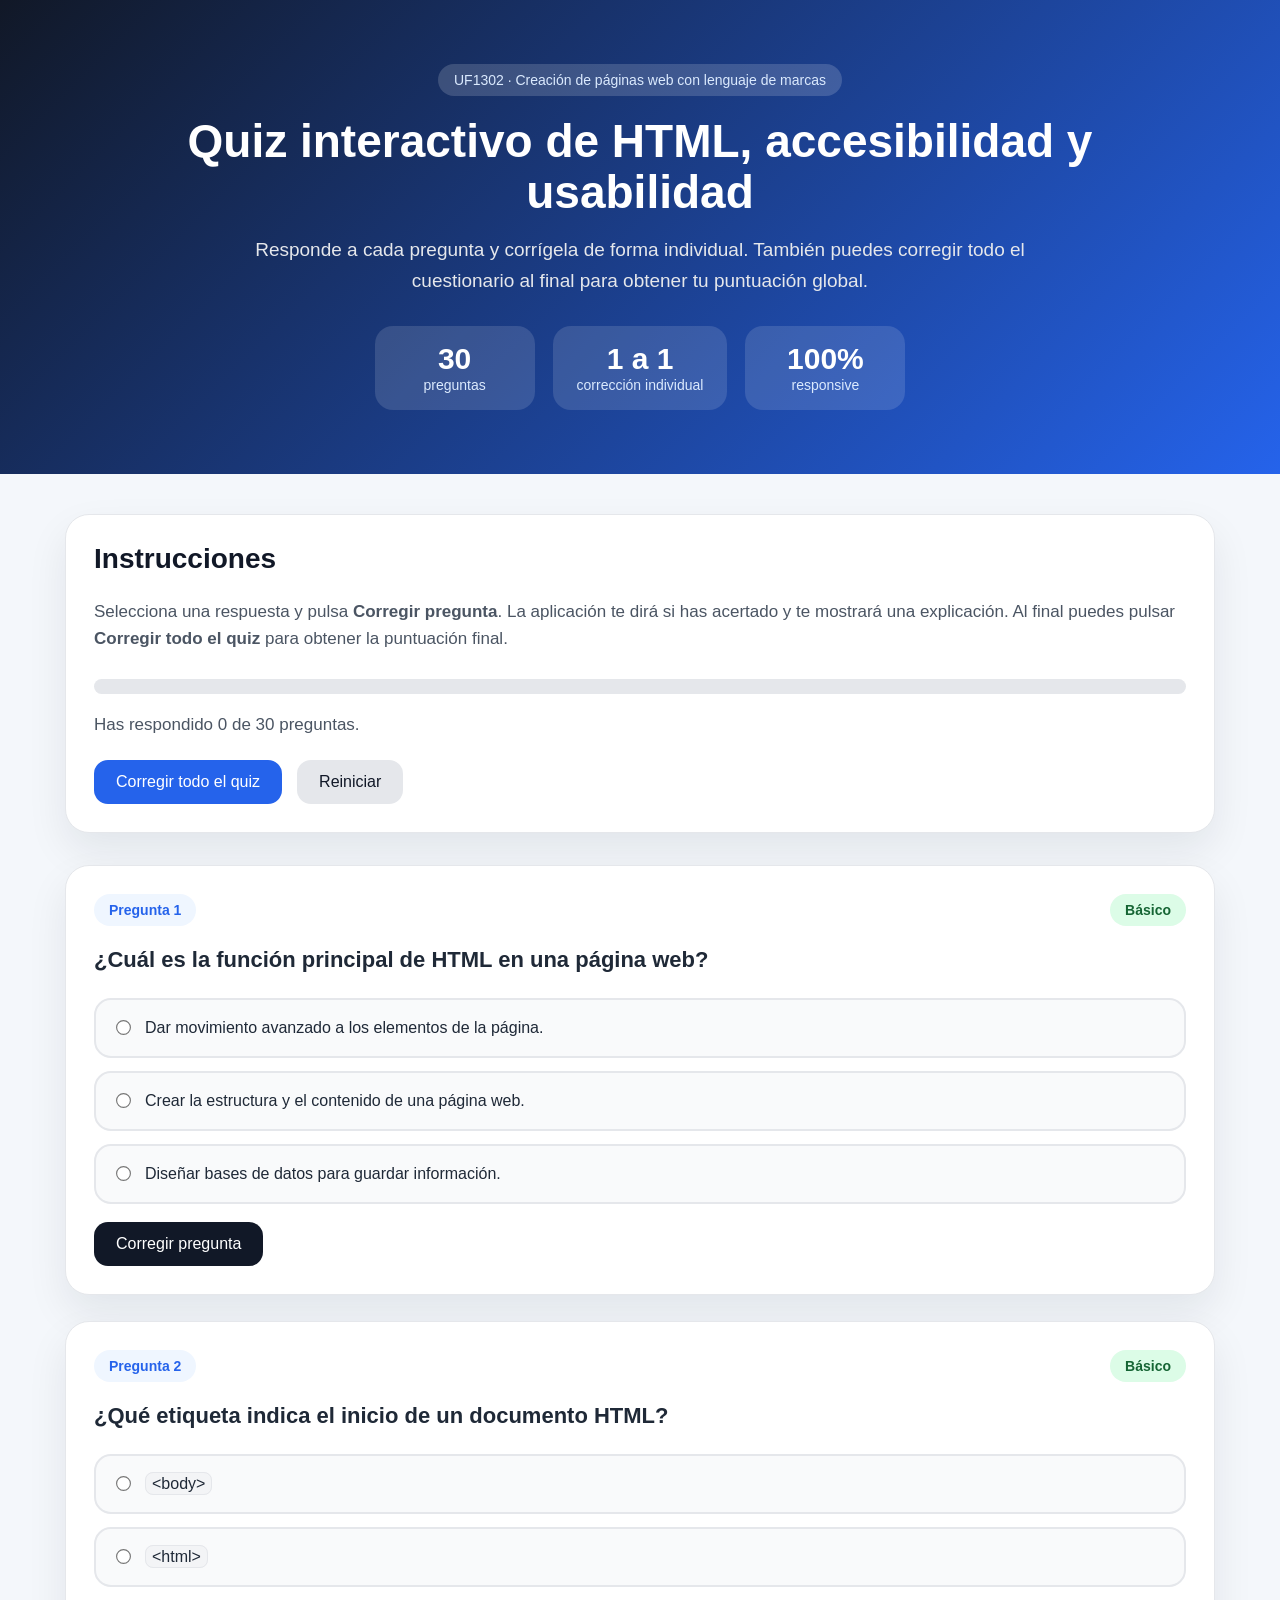
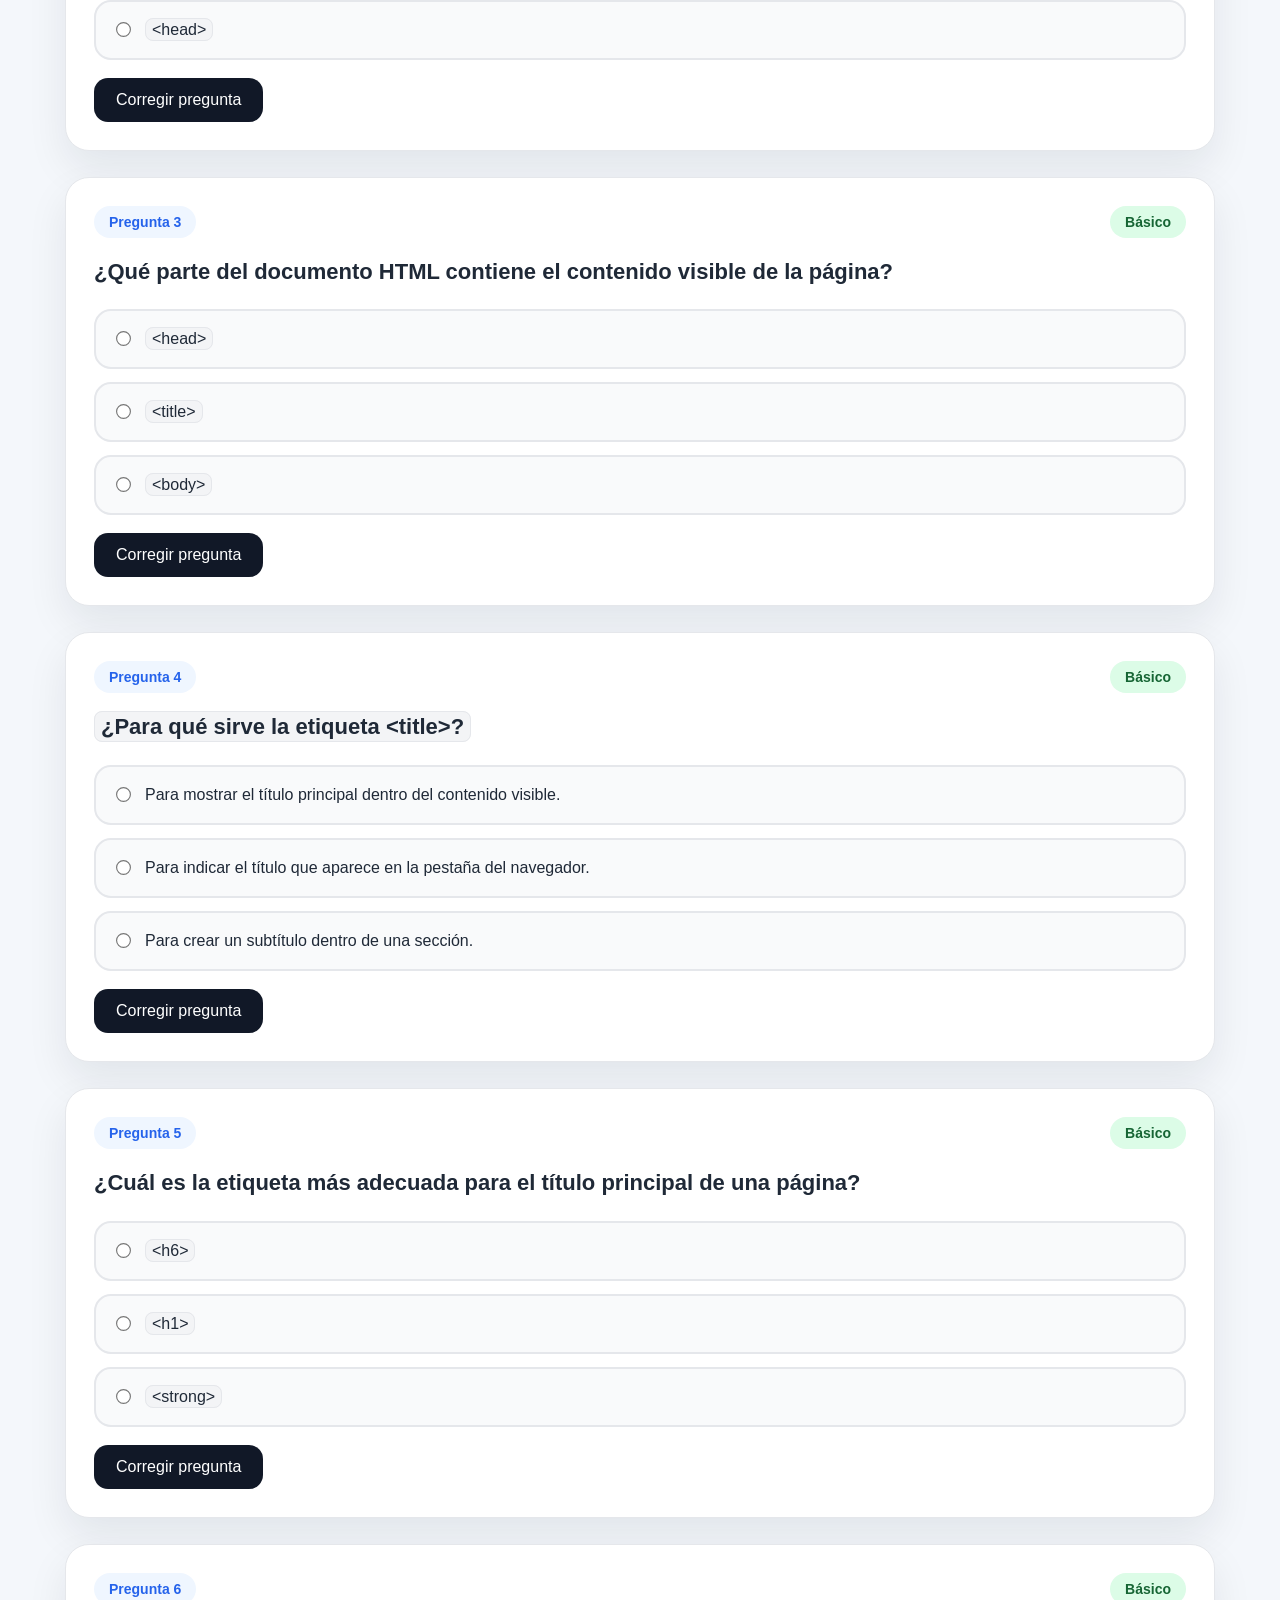
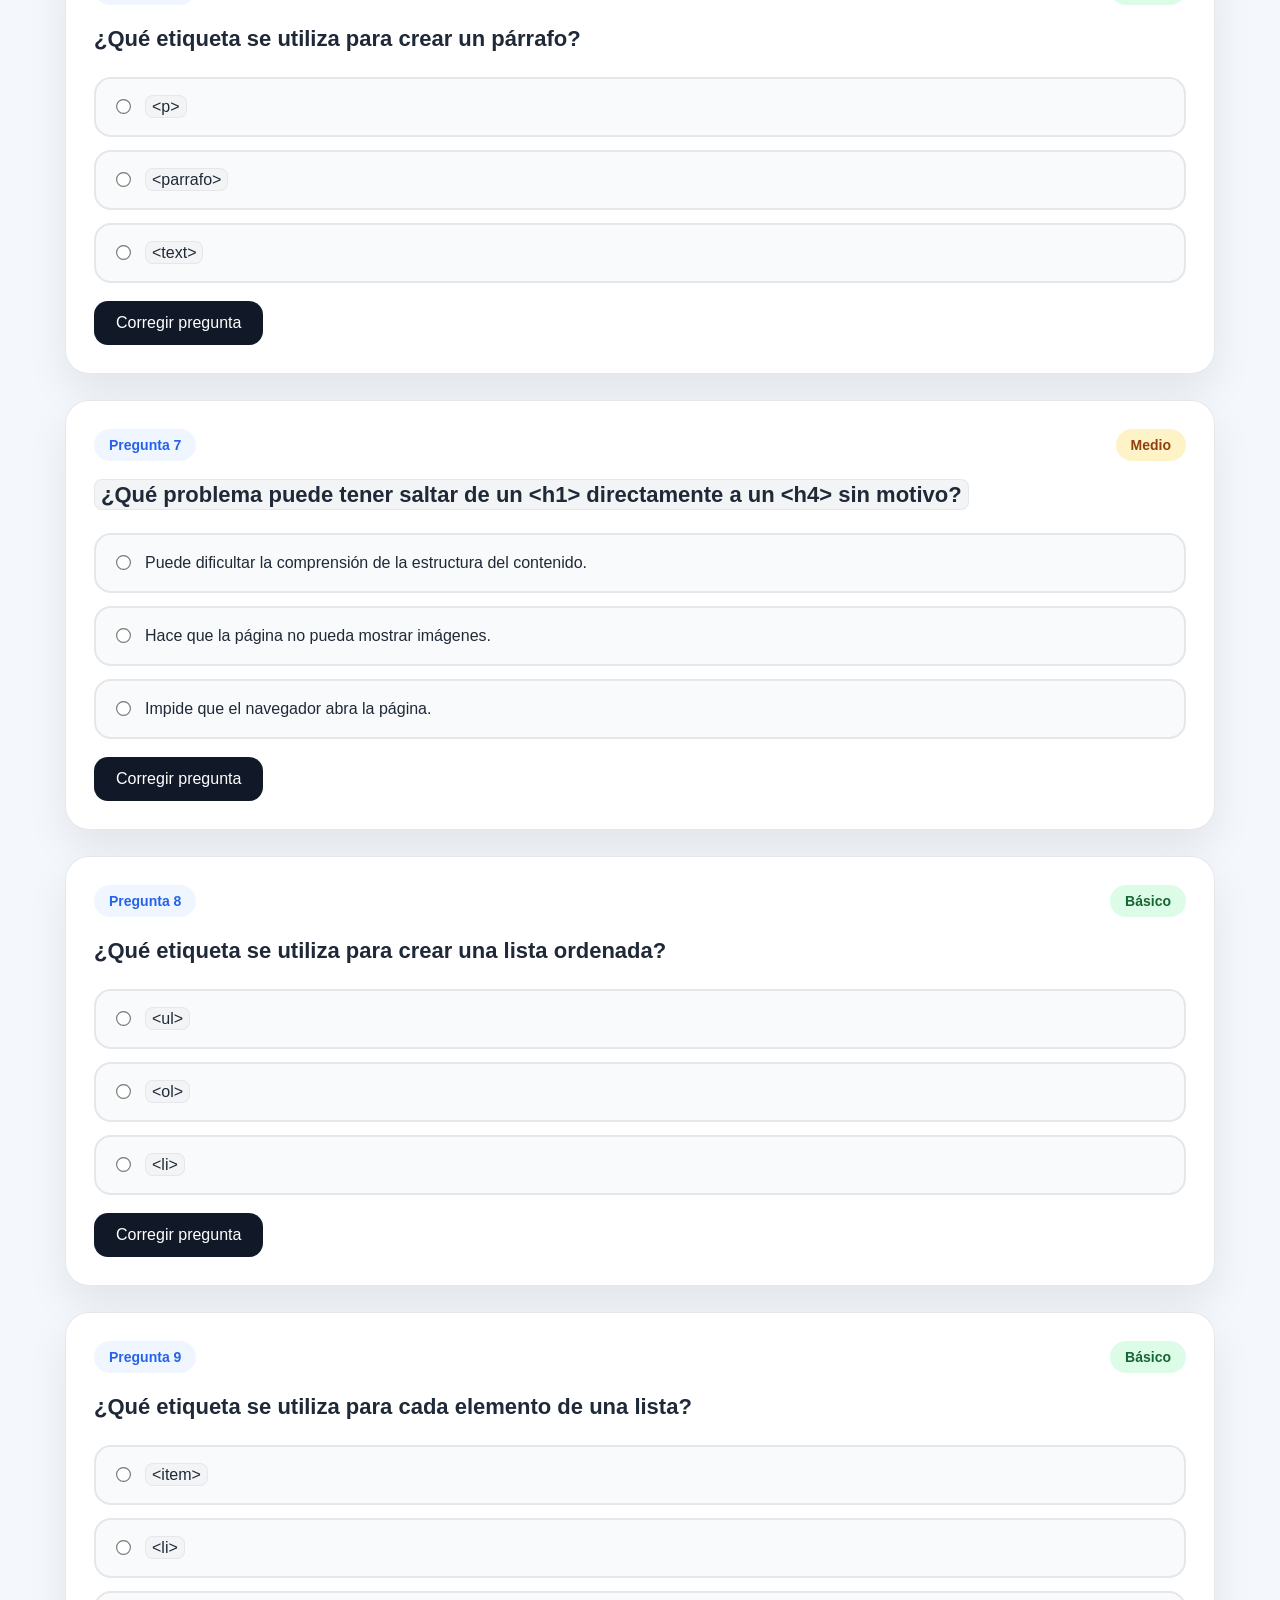
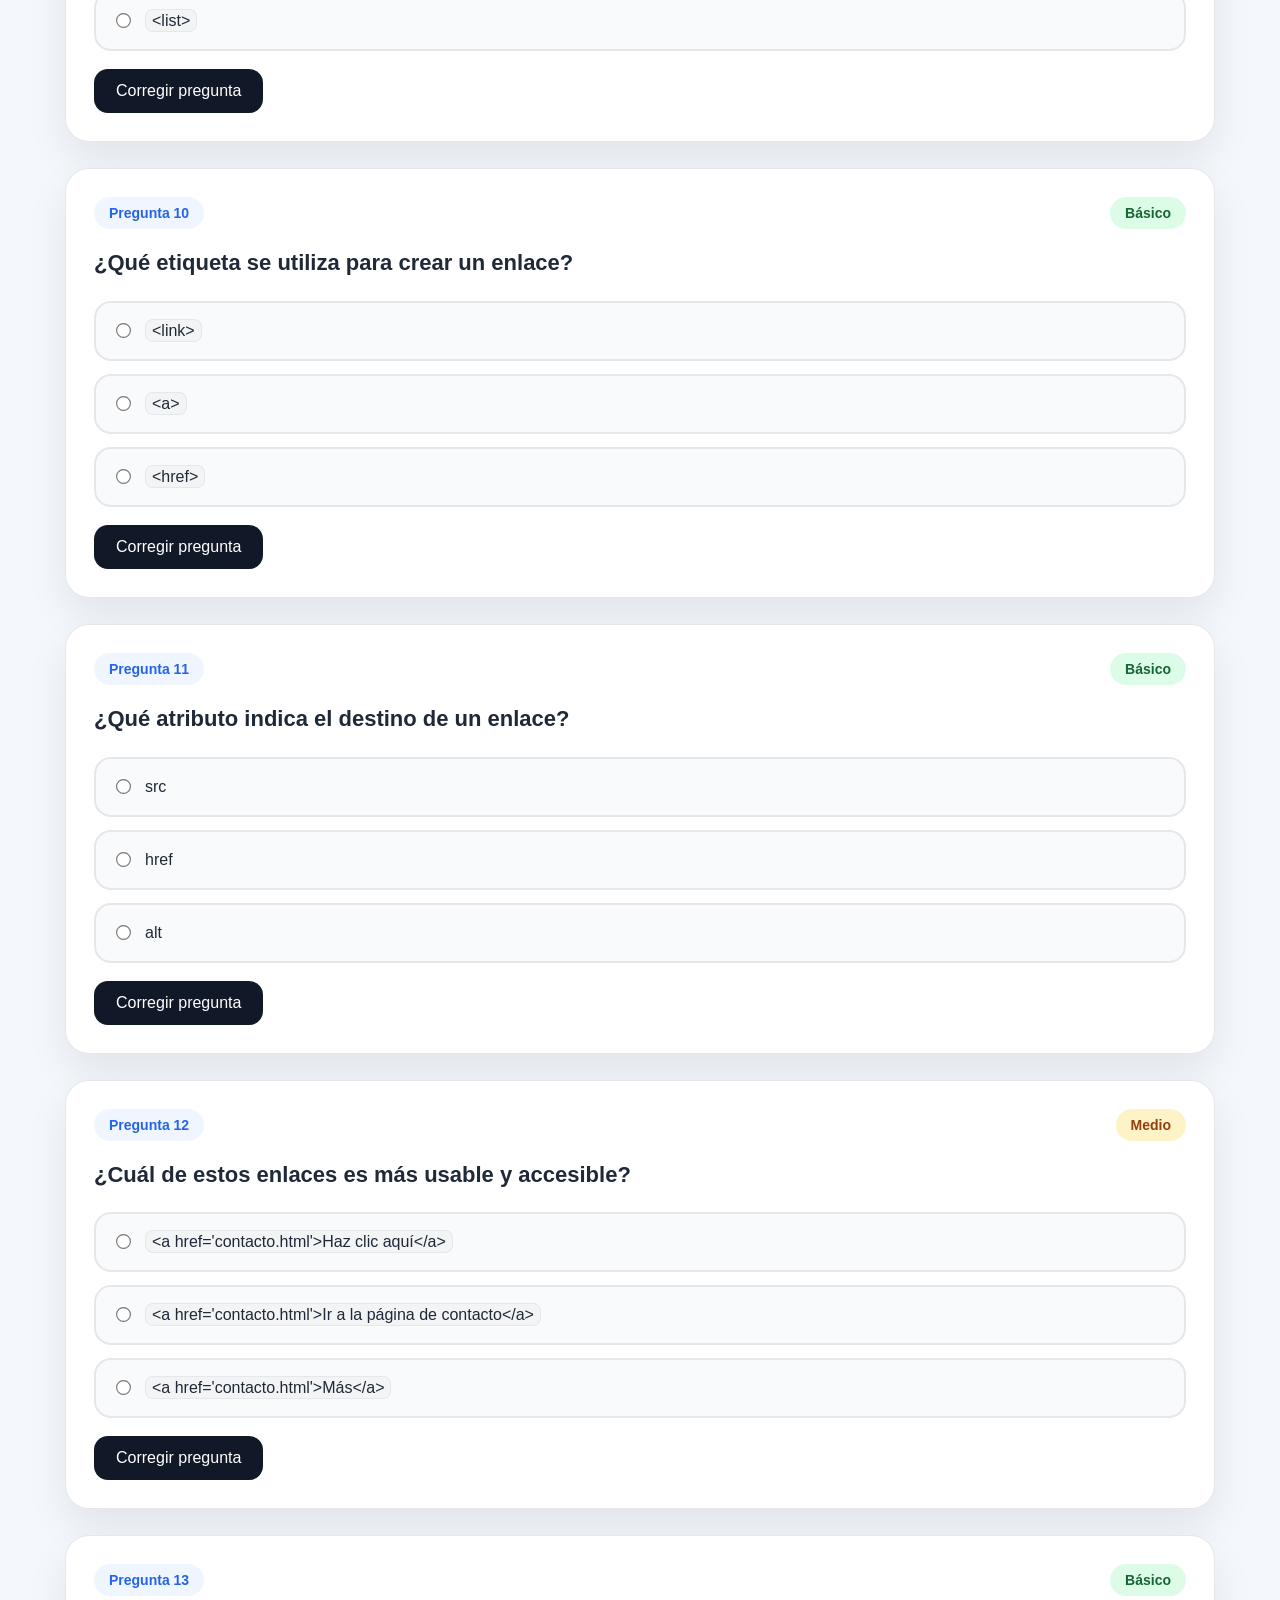
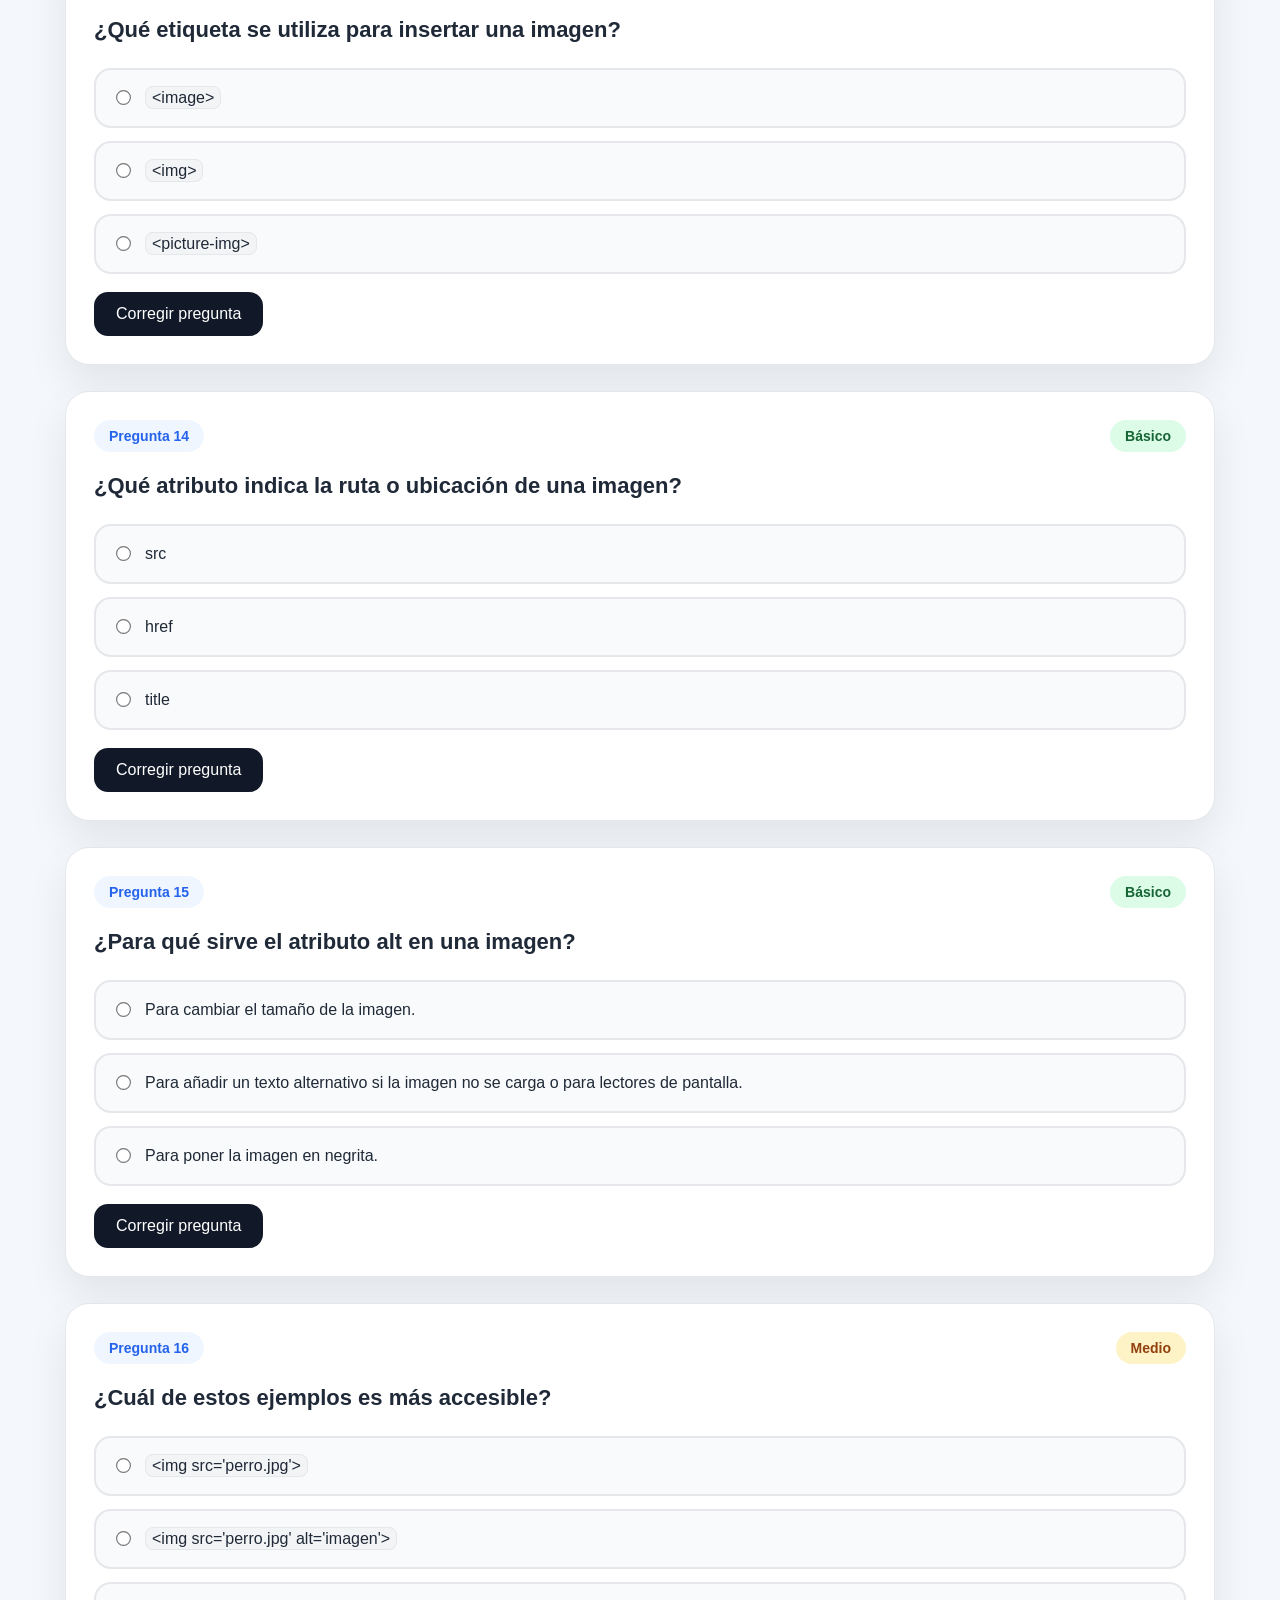
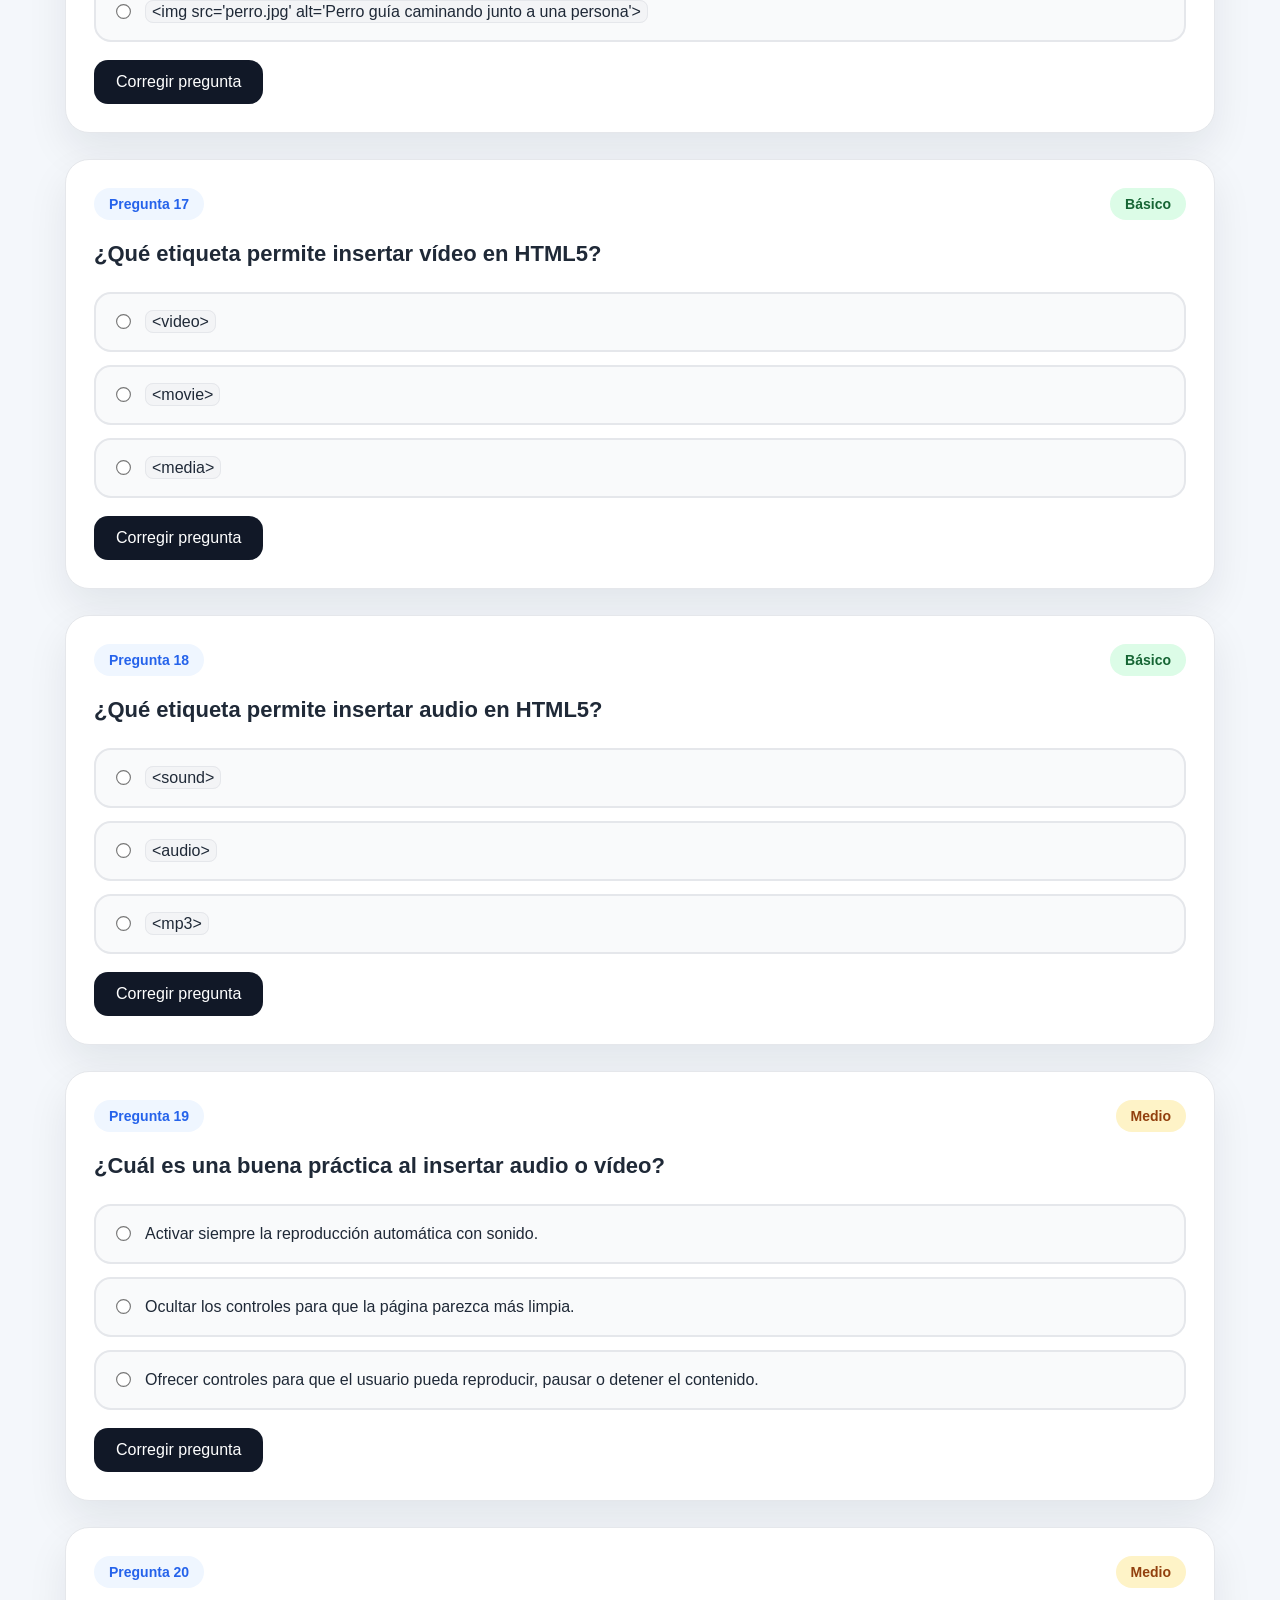
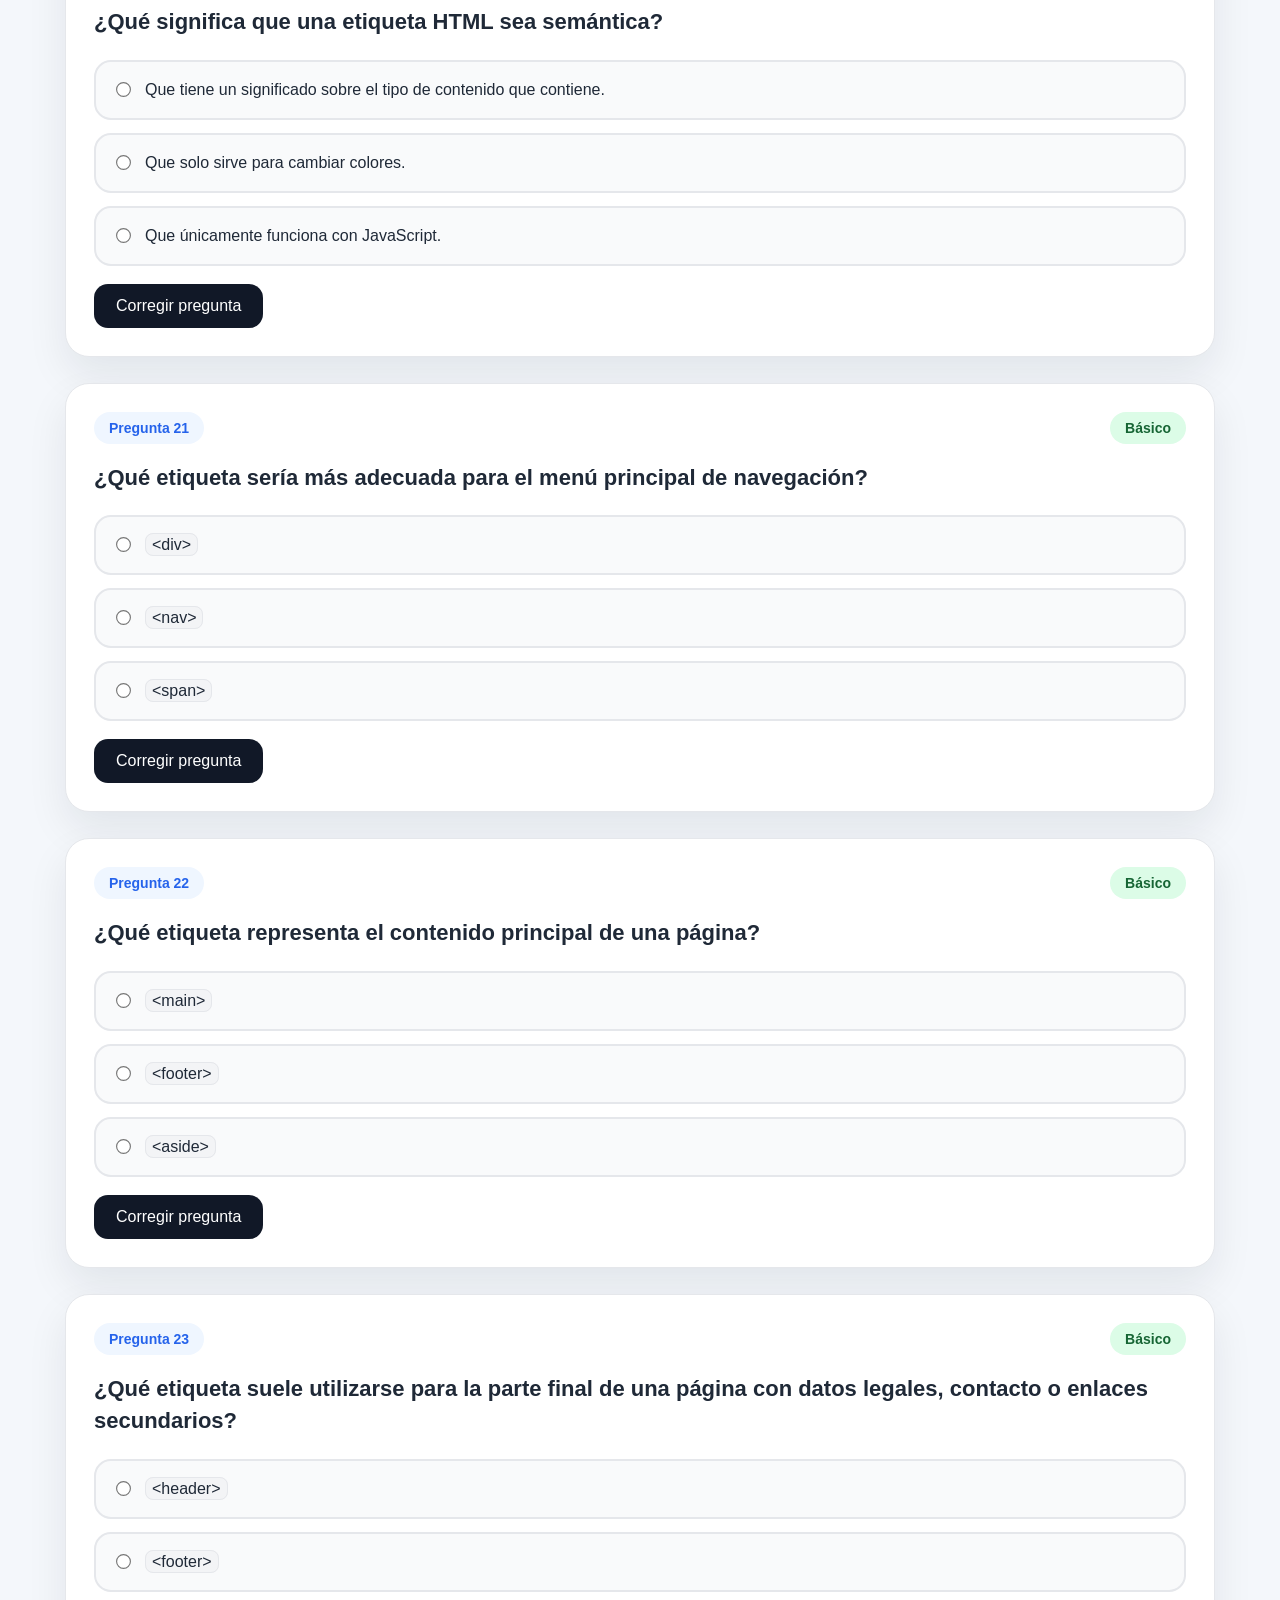
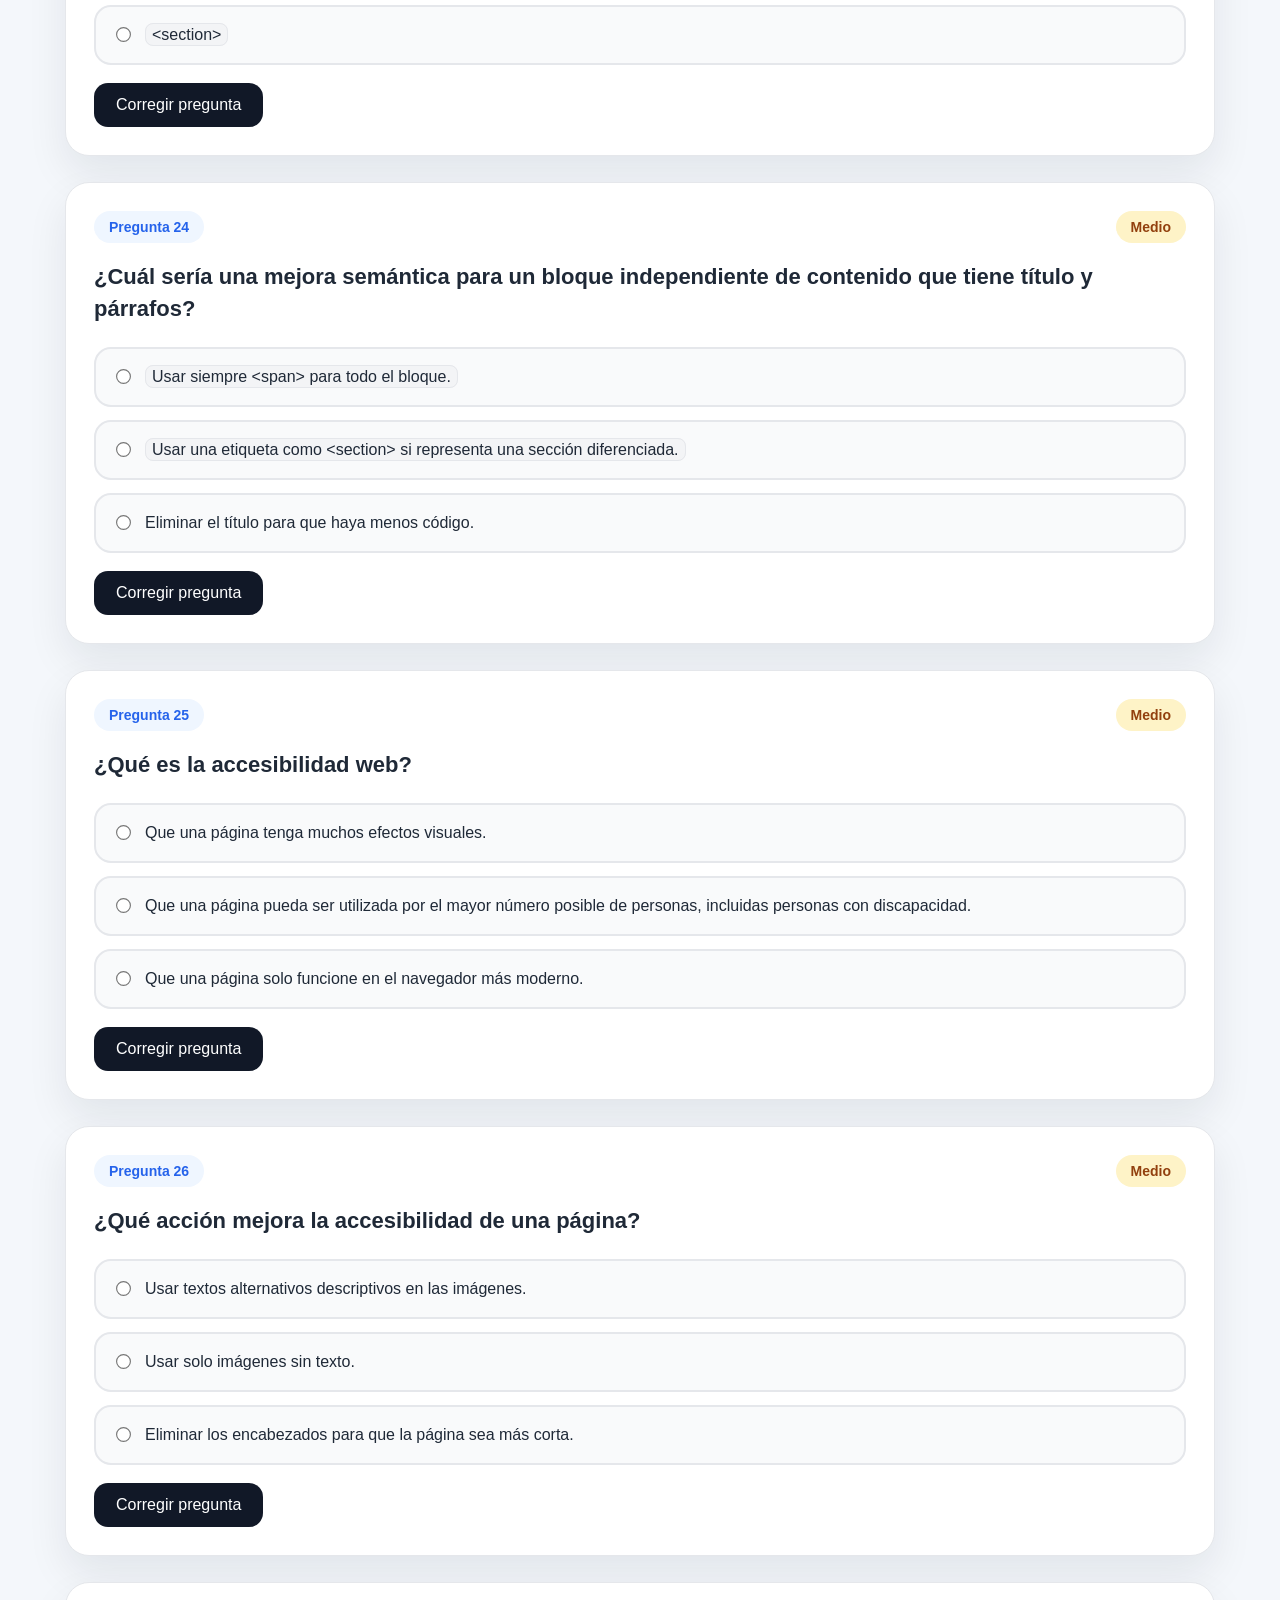
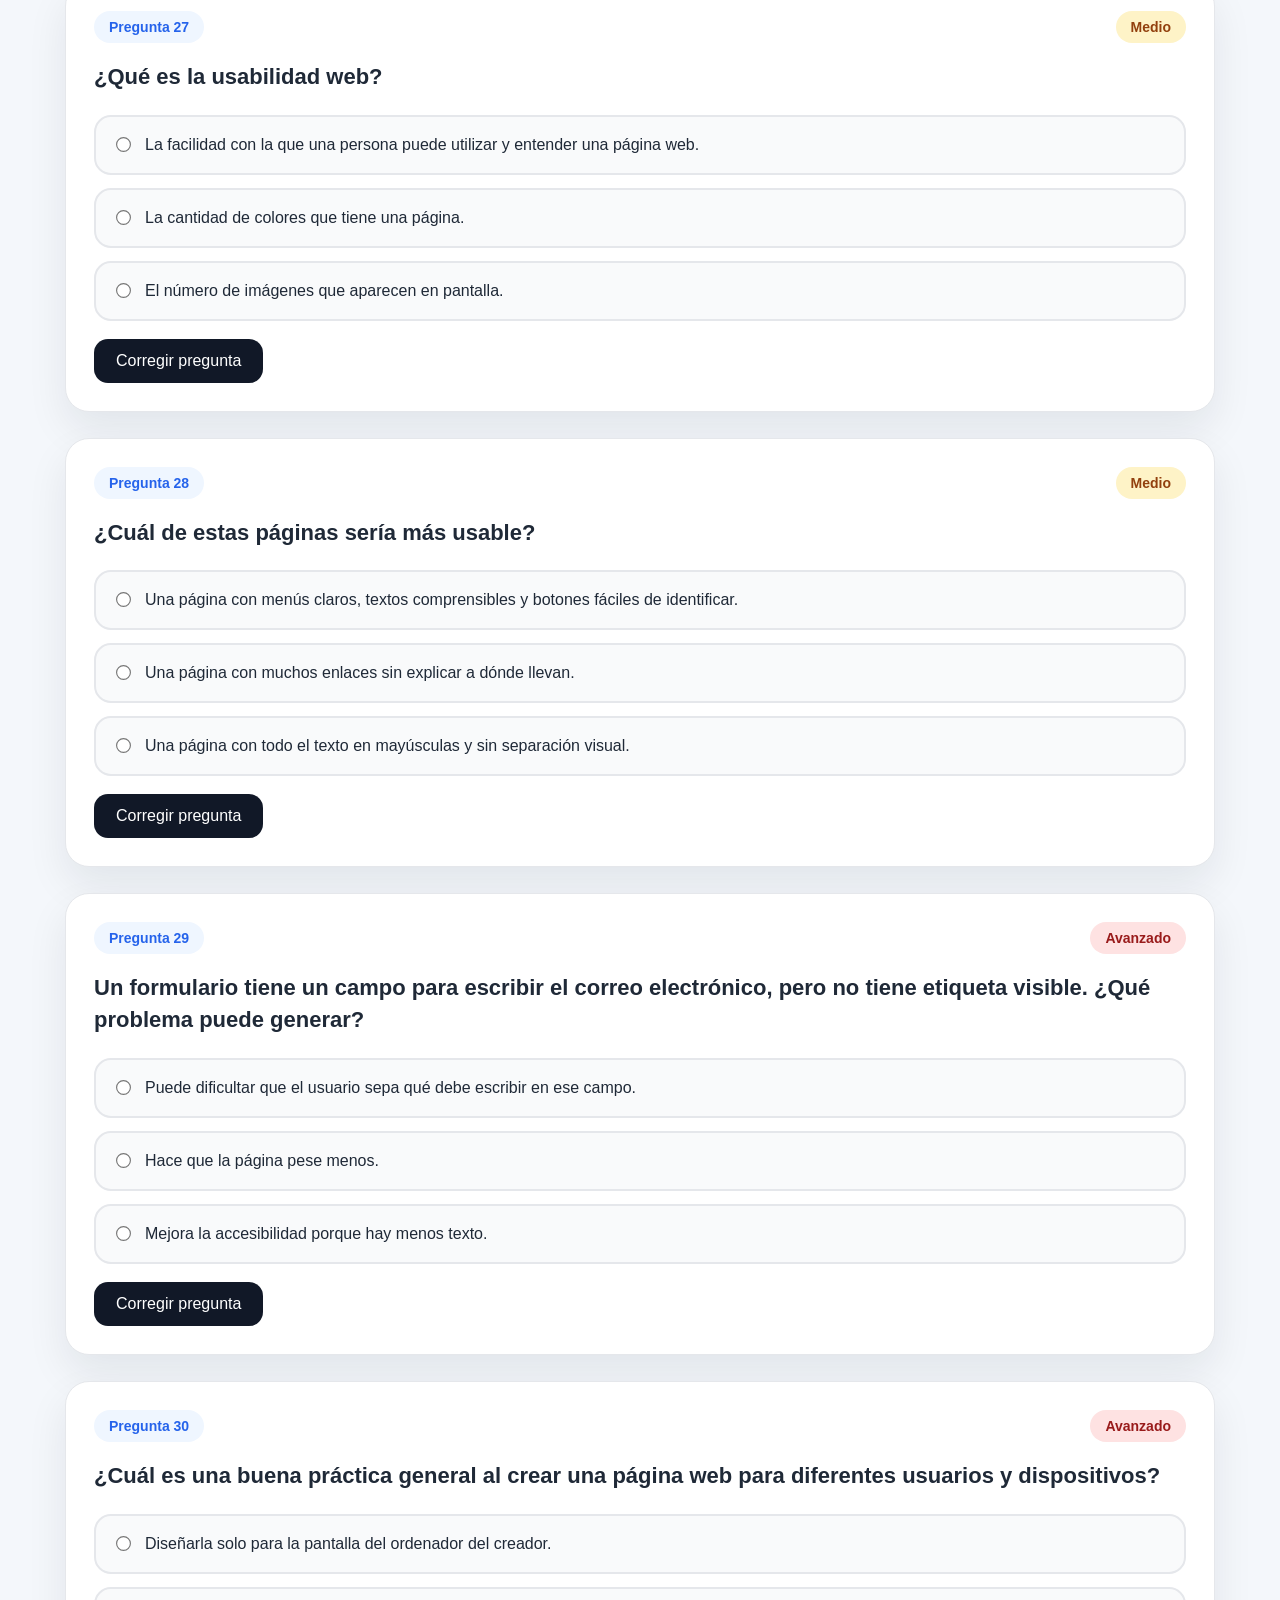
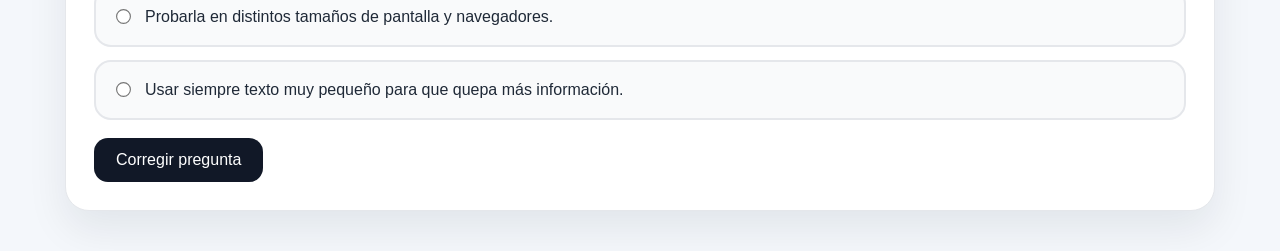
==== index.html @ 839770ee "Initial commit" ====
<!DOCTYPE html>
<html lang="es">
<head>
    <meta charset="UTF-8">
    <title>Quiz UF1302 - HTML, Accesibilidad y Usabilidad</title>
    <meta name="viewport" content="width=device-width, initial-scale=1.0">
    <style>
:root{--fuente-base:Arial,Helvetica,sans-serif}*{box-sizing:border-box}html{scroll-behavior:smooth}body{margin:0;font-family:var(--fuente-base);background:#f4f7fb;color:#1f2937}.hero{background:linear-gradient(135deg,#111827,#2563eb);color:#fff;padding:64px 20px;text-align:center}.hero-contenido{max-width:1100px;margin:0 auto}.etiqueta{display:inline-block;background:rgba(255,255,255,.16);color:#dbeafe;padding:8px 16px;border-radius:999px;font-size:14px;margin-bottom:20px}h1{font-size:46px;margin:0 0 18px;line-height:1.1}.hero p{font-size:19px;max-width:780px;margin:0 auto 30px;line-height:1.6;color:#e5e7eb}.hero-datos{display:flex;justify-content:center;gap:18px;flex-wrap:wrap;margin-top:30px}.dato{background:rgba(255,255,255,.13);padding:16px 24px;border-radius:18px;min-width:160px}.dato strong{display:block;font-size:30px}.dato span{font-size:14px;color:#dbeafe}.contenedor{width:92%;max-width:1150px;margin:40px auto}.panel-info{background:#fff;padding:28px;border-radius:24px;box-shadow:0 18px 40px rgba(15,23,42,.08);margin-bottom:32px;border:1px solid #e5e7eb}.panel-info h2{margin-top:0;color:#111827;font-size:28px}.panel-info p{line-height:1.6;color:#4b5563;font-size:17px}.acciones-superiores{display:flex;gap:15px;flex-wrap:wrap;margin-top:22px}button{border:none;cursor:pointer;font-size:16px;border-radius:14px;padding:13px 22px;transition:.2s;font-family:inherit}.btn-principal{background:#2563eb;color:#fff}.btn-principal:hover{background:#1d4ed8;transform:translateY(-2px)}.btn-secundario{background:#e5e7eb;color:#111827}.btn-secundario:hover{background:#d1d5db;transform:translateY(-2px)}.btn-pregunta{background:#111827;color:#fff;margin-top:18px}.btn-pregunta:hover{background:#374151;transform:translateY(-2px)}.barra-progreso{background:#e5e7eb;border-radius:999px;overflow:hidden;height:15px;margin:26px 0 10px}.progreso{background:linear-gradient(90deg,#2563eb,#22c55e);width:0%;height:100%;transition:width .4s}.texto-progreso{font-size:15px;color:#6b7280}.quiz{display:grid;gap:26px}.pregunta{background:#fff;border-radius:24px;padding:28px;box-shadow:0 18px 40px rgba(15,23,42,.08);border:1px solid #e5e7eb}.pregunta-header{display:flex;justify-content:space-between;align-items:flex-start;gap:15px;margin-bottom:18px}.numero{background:#eff6ff;color:#2563eb;padding:8px 15px;border-radius:999px;font-weight:bold;font-size:14px;white-space:nowrap}.nivel{padding:8px 15px;border-radius:999px;font-size:14px;font-weight:bold;white-space:nowrap}.nivel.basico{background:#dcfce7;color:#166534}.nivel.medio{background:#fef3c7;color:#92400e}.nivel.avanzado{background:#fee2e2;color:#991b1b}.pregunta h3{margin:0;font-size:22px;line-height:1.45;font-family:var(--fuente-base)}.pregunta h3 .codigo{font-family:inherit}.opciones{display:grid;gap:13px;margin-top:22px}.opcion{border:2px solid #e5e7eb;border-radius:17px;padding:16px;background:#f9fafb;display:flex;gap:12px;align-items:flex-start;transition:.2s}.opcion:hover{border-color:#93c5fd;background:#eff6ff}.opcion input{margin-top:5px;transform:scale(1.15);flex:0 0 auto}.opcion label{cursor:pointer;line-height:1.5;width:100%;font-size:16px;color:#1f2937}.opcion label .codigo{font-family:inherit}.opcion.correcta{background:#dcfce7;border-color:#22c55e}.opcion.incorrecta{background:#fee2e2;border-color:#ef4444}.feedback{display:none;margin-top:20px;padding:18px;border-radius:17px;line-height:1.6;font-size:16px}.feedback.correcto{display:block;background:#dcfce7;border-left:7px solid #22c55e;color:#14532d}.feedback.incorrecto{display:block;background:#fee2e2;border-left:7px solid #ef4444;color:#7f1d1d}.feedback strong{font-weight:700}.explicacion{margin-top:10px;color:#374151}.resultado-final{display:none;background:#fff;padding:34px;border-radius:26px;box-shadow:0 18px 40px rgba(15,23,42,.08);margin:42px 0;border:1px solid #e5e7eb;text-align:center}.resultado-final.visible{display:block}.resultado-final h2{font-size:36px;margin-bottom:10px}.puntuacion{font-size:60px;font-weight:bold;color:#2563eb;margin:20px 0}.mensaje-final{font-size:18px;color:#4b5563;line-height:1.6;max-width:760px;margin:0 auto 28px}.codigo{font-family:Consolas,Menlo,Monaco,monospace;background:#f3f4f6;border:1px solid #e5e7eb;border-radius:8px;padding:2px 6px;white-space:normal}@media(max-width:900px){h1{font-size:38px}.hero{padding:52px 20px}.hero p{font-size:18px}.contenedor{width:94%}.pregunta{padding:24px}.pregunta h3{font-size:20px}}@media(max-width:600px){.hero{padding:42px 16px}h1{font-size:30px}.hero p{font-size:16px}.dato{width:100%;min-width:auto}.contenedor{width:94%;margin:24px auto}.panel-info{padding:20px;border-radius:20px}.panel-info h2{font-size:23px}.panel-info p{font-size:16px}.acciones-superiores{flex-direction:column}button{width:100%;font-size:16px;padding:14px}.pregunta{padding:20px;border-radius:20px}.pregunta-header{flex-direction:column;gap:10px}.pregunta h3{font-size:18px}.opcion{padding:14px}.opcion label{font-size:15px}.feedback{font-size:15px}.resultado-final{padding:24px}.resultado-final h2{font-size:28px}.puntuacion{font-size:44px}.mensaje-final{font-size:16px}}@media(min-width:1300px){.contenedor{max-width:1250px}.pregunta h3{font-size:24px}.opcion label{font-size:17px}}
</style>
</head>
<body>
    <header class="hero">
        <div class="hero-contenido">
            <span class="etiqueta">UF1302 · Creación de páginas web con lenguaje de marcas</span>
            <h1>Quiz interactivo de HTML, accesibilidad y usabilidad</h1>
            <p>Responde a cada pregunta y corrígela de forma individual. También puedes corregir todo el cuestionario al final para obtener tu puntuación global.</p>
            <div class="hero-datos">
                <div class="dato"><strong>30</strong><span>preguntas</span></div>
                <div class="dato"><strong>1 a 1</strong><span>corrección individual</span></div>
                <div class="dato"><strong>100%</strong><span>responsive</span></div>
            </div>
        </div>
    </header>
    <main class="contenedor">
        <section class="panel-info">
            <h2>Instrucciones</h2>
            <p>Selecciona una respuesta y pulsa <strong>Corregir pregunta</strong>. La aplicación te dirá si has acertado y te mostrará una explicación. Al final puedes pulsar <strong>Corregir todo el quiz</strong> para obtener la puntuación final.</p>
            <div class="barra-progreso"><div class="progreso" id="progreso"></div></div>
            <p class="texto-progreso" id="textoProgreso">Has respondido 0 de 30 preguntas.</p>
            <div class="acciones-superiores">
                <button class="btn-principal" type="button" onclick="corregirQuiz()">Corregir todo el quiz</button>
                <button class="btn-secundario" type="button" onclick="reiniciarQuiz()">Reiniciar</button>
            </div>
        </section>
        <section class="quiz" id="quiz">
            
                <article class="pregunta" id="pregunta-0" data-correcta="1" data-explicacion="HTML es el lenguaje de marcas que se utiliza para organizar el contenido de una página web: títulos, párrafos, imágenes, enlaces, listas, tablas, formularios y otros elementos.">
                    <div class="pregunta-header">
                        <span class="numero">Pregunta 1</span>
                        <span class="nivel basico">Básico</span>
                    </div>
                    <h3>¿Cuál es la función principal de HTML en una página web?</h3>
                    <div class="opciones">
                        
                    <div class="opcion" id="opcion-0-0">
                        <input type="radio" name="pregunta-0" id="p0o0" value="0">
                        <label for="p0o0">Dar movimiento avanzado a los elementos de la página.</label>
                    </div>
                    <div class="opcion" id="opcion-0-1">
                        <input type="radio" name="pregunta-0" id="p0o1" value="1">
                        <label for="p0o1">Crear la estructura y el contenido de una página web.</label>
                    </div>
                    <div class="opcion" id="opcion-0-2">
                        <input type="radio" name="pregunta-0" id="p0o2" value="2">
                        <label for="p0o2">Diseñar bases de datos para guardar información.</label>
                    </div>
                    </div>
                    <button class="btn-pregunta" type="button" onclick="corregirPregunta(0)">Corregir pregunta</button>
                    <div class="feedback" id="feedback-0"></div>
                </article>
                <article class="pregunta" id="pregunta-1" data-correcta="1" data-explicacion="La etiqueta &lt;html&gt; envuelve todo el documento HTML. Dentro de ella se colocan normalmente &lt;head&gt; y &lt;body&gt;.">
                    <div class="pregunta-header">
                        <span class="numero">Pregunta 2</span>
                        <span class="nivel basico">Básico</span>
                    </div>
                    <h3>¿Qué etiqueta indica el inicio de un documento HTML?</h3>
                    <div class="opciones">
                        
                    <div class="opcion" id="opcion-1-0">
                        <input type="radio" name="pregunta-1" id="p1o0" value="0">
                        <label for="p1o0"><span class="codigo">&lt;body&gt;</span></label>
                    </div>
                    <div class="opcion" id="opcion-1-1">
                        <input type="radio" name="pregunta-1" id="p1o1" value="1">
                        <label for="p1o1"><span class="codigo">&lt;html&gt;</span></label>
                    </div>
                    <div class="opcion" id="opcion-1-2">
                        <input type="radio" name="pregunta-1" id="p1o2" value="2">
                        <label for="p1o2"><span class="codigo">&lt;head&gt;</span></label>
                    </div>
                    </div>
                    <button class="btn-pregunta" type="button" onclick="corregirPregunta(1)">Corregir pregunta</button>
                    <div class="feedback" id="feedback-1"></div>
                </article>
                <article class="pregunta" id="pregunta-2" data-correcta="2" data-explicacion="La etiqueta &lt;body&gt; contiene todo lo que el usuario ve en la página: textos, imágenes, enlaces, formularios, botones y secciones.">
                    <div class="pregunta-header">
                        <span class="numero">Pregunta 3</span>
                        <span class="nivel basico">Básico</span>
                    </div>
                    <h3>¿Qué parte del documento HTML contiene el contenido visible de la página?</h3>
                    <div class="opciones">
                        
                    <div class="opcion" id="opcion-2-0">
                        <input type="radio" name="pregunta-2" id="p2o0" value="0">
                        <label for="p2o0"><span class="codigo">&lt;head&gt;</span></label>
                    </div>
                    <div class="opcion" id="opcion-2-1">
                        <input type="radio" name="pregunta-2" id="p2o1" value="1">
                        <label for="p2o1"><span class="codigo">&lt;title&gt;</span></label>
                    </div>
                    <div class="opcion" id="opcion-2-2">
                        <input type="radio" name="pregunta-2" id="p2o2" value="2">
                        <label for="p2o2"><span class="codigo">&lt;body&gt;</span></label>
                    </div>
                    </div>
                    <button class="btn-pregunta" type="button" onclick="corregirPregunta(2)">Corregir pregunta</button>
                    <div class="feedback" id="feedback-2"></div>
                </article>
                <article class="pregunta" id="pregunta-3" data-correcta="1" data-explicacion="La etiqueta &lt;title&gt; se coloca dentro de &lt;head&gt; y define el texto que aparece en la pestaña del navegador.">
                    <div class="pregunta-header">
                        <span class="numero">Pregunta 4</span>
                        <span class="nivel basico">Básico</span>
                    </div>
                    <h3><span class="codigo">¿Para qué sirve la etiqueta &lt;title&gt;?</span></h3>
                    <div class="opciones">
                        
                    <div class="opcion" id="opcion-3-0">
                        <input type="radio" name="pregunta-3" id="p3o0" value="0">
                        <label for="p3o0">Para mostrar el título principal dentro del contenido visible.</label>
                    </div>
                    <div class="opcion" id="opcion-3-1">
                        <input type="radio" name="pregunta-3" id="p3o1" value="1">
                        <label for="p3o1">Para indicar el título que aparece en la pestaña del navegador.</label>
                    </div>
                    <div class="opcion" id="opcion-3-2">
                        <input type="radio" name="pregunta-3" id="p3o2" value="2">
                        <label for="p3o2">Para crear un subtítulo dentro de una sección.</label>
                    </div>
                    </div>
                    <button class="btn-pregunta" type="button" onclick="corregirPregunta(3)">Corregir pregunta</button>
                    <div class="feedback" id="feedback-3"></div>
                </article>
                <article class="pregunta" id="pregunta-4" data-correcta="1" data-explicacion="El título principal de una página suele marcarse con &lt;h1&gt;. Las etiquetas &lt;h2&gt;, &lt;h3&gt;, etc. se utilizan para subtítulos y apartados.">
                    <div class="pregunta-header">
                        <span class="numero">Pregunta 5</span>
                        <span class="nivel basico">Básico</span>
                    </div>
                    <h3>¿Cuál es la etiqueta más adecuada para el título principal de una página?</h3>
                    <div class="opciones">
                        
                    <div class="opcion" id="opcion-4-0">
                        <input type="radio" name="pregunta-4" id="p4o0" value="0">
                        <label for="p4o0"><span class="codigo">&lt;h6&gt;</span></label>
                    </div>
                    <div class="opcion" id="opcion-4-1">
                        <input type="radio" name="pregunta-4" id="p4o1" value="1">
                        <label for="p4o1"><span class="codigo">&lt;h1&gt;</span></label>
                    </div>
                    <div class="opcion" id="opcion-4-2">
                        <input type="radio" name="pregunta-4" id="p4o2" value="2">
                        <label for="p4o2"><span class="codigo">&lt;strong&gt;</span></label>
                    </div>
                    </div>
                    <button class="btn-pregunta" type="button" onclick="corregirPregunta(4)">Corregir pregunta</button>
                    <div class="feedback" id="feedback-4"></div>
                </article>
                <article class="pregunta" id="pregunta-5" data-correcta="0" data-explicacion="La etiqueta &lt;p&gt; se utiliza para crear párrafos de texto en HTML.">
                    <div class="pregunta-header">
                        <span class="numero">Pregunta 6</span>
                        <span class="nivel basico">Básico</span>
                    </div>
                    <h3>¿Qué etiqueta se utiliza para crear un párrafo?</h3>
                    <div class="opciones">
                        
                    <div class="opcion" id="opcion-5-0">
                        <input type="radio" name="pregunta-5" id="p5o0" value="0">
                        <label for="p5o0"><span class="codigo">&lt;p&gt;</span></label>
                    </div>
                    <div class="opcion" id="opcion-5-1">
                        <input type="radio" name="pregunta-5" id="p5o1" value="1">
                        <label for="p5o1"><span class="codigo">&lt;parrafo&gt;</span></label>
                    </div>
                    <div class="opcion" id="opcion-5-2">
                        <input type="radio" name="pregunta-5" id="p5o2" value="2">
                        <label for="p5o2"><span class="codigo">&lt;text&gt;</span></label>
                    </div>
                    </div>
                    <button class="btn-pregunta" type="button" onclick="corregirPregunta(5)">Corregir pregunta</button>
                    <div class="feedback" id="feedback-5"></div>
                </article>
                <article class="pregunta" id="pregunta-6" data-correcta="0" data-explicacion="Los encabezados deben seguir una jerarquía lógica. Esto ayuda a organizar la información y mejora la accesibilidad, especialmente para usuarios con lector de pantalla.">
                    <div class="pregunta-header">
                        <span class="numero">Pregunta 7</span>
                        <span class="nivel medio">Medio</span>
                    </div>
                    <h3><span class="codigo">¿Qué problema puede tener saltar de un &lt;h1&gt; directamente a un &lt;h4&gt; sin motivo?</span></h3>
                    <div class="opciones">
                        
                    <div class="opcion" id="opcion-6-0">
                        <input type="radio" name="pregunta-6" id="p6o0" value="0">
                        <label for="p6o0">Puede dificultar la comprensión de la estructura del contenido.</label>
                    </div>
                    <div class="opcion" id="opcion-6-1">
                        <input type="radio" name="pregunta-6" id="p6o1" value="1">
                        <label for="p6o1">Hace que la página no pueda mostrar imágenes.</label>
                    </div>
                    <div class="opcion" id="opcion-6-2">
                        <input type="radio" name="pregunta-6" id="p6o2" value="2">
                        <label for="p6o2">Impide que el navegador abra la página.</label>
                    </div>
                    </div>
                    <button class="btn-pregunta" type="button" onclick="corregirPregunta(6)">Corregir pregunta</button>
                    <div class="feedback" id="feedback-6"></div>
                </article>
                <article class="pregunta" id="pregunta-7" data-correcta="1" data-explicacion="La etiqueta &lt;ol&gt; crea una lista ordenada, normalmente numerada. La etiqueta &lt;ul&gt; crea una lista no ordenada.">
                    <div class="pregunta-header">
                        <span class="numero">Pregunta 8</span>
                        <span class="nivel basico">Básico</span>
                    </div>
                    <h3>¿Qué etiqueta se utiliza para crear una lista ordenada?</h3>
                    <div class="opciones">
                        
                    <div class="opcion" id="opcion-7-0">
                        <input type="radio" name="pregunta-7" id="p7o0" value="0">
                        <label for="p7o0"><span class="codigo">&lt;ul&gt;</span></label>
                    </div>
                    <div class="opcion" id="opcion-7-1">
                        <input type="radio" name="pregunta-7" id="p7o1" value="1">
                        <label for="p7o1"><span class="codigo">&lt;ol&gt;</span></label>
                    </div>
                    <div class="opcion" id="opcion-7-2">
                        <input type="radio" name="pregunta-7" id="p7o2" value="2">
                        <label for="p7o2"><span class="codigo">&lt;li&gt;</span></label>
                    </div>
                    </div>
                    <button class="btn-pregunta" type="button" onclick="corregirPregunta(7)">Corregir pregunta</button>
                    <div class="feedback" id="feedback-7"></div>
                </article>
                <article class="pregunta" id="pregunta-8" data-correcta="1" data-explicacion="Cada elemento de una lista se marca con &lt;li&gt;, tanto en listas ordenadas &lt;ol&gt; como en listas no ordenadas &lt;ul&gt;.">
                    <div class="pregunta-header">
                        <span class="numero">Pregunta 9</span>
                        <span class="nivel basico">Básico</span>
                    </div>
                    <h3>¿Qué etiqueta se utiliza para cada elemento de una lista?</h3>
                    <div class="opciones">
                        
                    <div class="opcion" id="opcion-8-0">
                        <input type="radio" name="pregunta-8" id="p8o0" value="0">
                        <label for="p8o0"><span class="codigo">&lt;item&gt;</span></label>
                    </div>
                    <div class="opcion" id="opcion-8-1">
                        <input type="radio" name="pregunta-8" id="p8o1" value="1">
                        <label for="p8o1"><span class="codigo">&lt;li&gt;</span></label>
                    </div>
                    <div class="opcion" id="opcion-8-2">
                        <input type="radio" name="pregunta-8" id="p8o2" value="2">
                        <label for="p8o2"><span class="codigo">&lt;list&gt;</span></label>
                    </div>
                    </div>
                    <button class="btn-pregunta" type="button" onclick="corregirPregunta(8)">Corregir pregunta</button>
                    <div class="feedback" id="feedback-8"></div>
                </article>
                <article class="pregunta" id="pregunta-9" data-correcta="1" data-explicacion="La etiqueta &lt;a&gt; se utiliza para crear enlaces. El atributo href indica el destino.">
                    <div class="pregunta-header">
                        <span class="numero">Pregunta 10</span>
                        <span class="nivel basico">Básico</span>
                    </div>
                    <h3>¿Qué etiqueta se utiliza para crear un enlace?</h3>
                    <div class="opciones">
                        
                    <div class="opcion" id="opcion-9-0">
                        <input type="radio" name="pregunta-9" id="p9o0" value="0">
                        <label for="p9o0"><span class="codigo">&lt;link&gt;</span></label>
                    </div>
                    <div class="opcion" id="opcion-9-1">
                        <input type="radio" name="pregunta-9" id="p9o1" value="1">
                        <label for="p9o1"><span class="codigo">&lt;a&gt;</span></label>
                    </div>
                    <div class="opcion" id="opcion-9-2">
                        <input type="radio" name="pregunta-9" id="p9o2" value="2">
                        <label for="p9o2"><span class="codigo">&lt;href&gt;</span></label>
                    </div>
                    </div>
                    <button class="btn-pregunta" type="button" onclick="corregirPregunta(9)">Corregir pregunta</button>
                    <div class="feedback" id="feedback-9"></div>
                </article>
                <article class="pregunta" id="pregunta-10" data-correcta="1" data-explicacion="El atributo href indica a dónde lleva un enlace: otra página, una sección, un archivo o una dirección web externa.">
                    <div class="pregunta-header">
                        <span class="numero">Pregunta 11</span>
                        <span class="nivel basico">Básico</span>
                    </div>
                    <h3>¿Qué atributo indica el destino de un enlace?</h3>
                    <div class="opciones">
                        
                    <div class="opcion" id="opcion-10-0">
                        <input type="radio" name="pregunta-10" id="p10o0" value="0">
                        <label for="p10o0">src</label>
                    </div>
                    <div class="opcion" id="opcion-10-1">
                        <input type="radio" name="pregunta-10" id="p10o1" value="1">
                        <label for="p10o1">href</label>
                    </div>
                    <div class="opcion" id="opcion-10-2">
                        <input type="radio" name="pregunta-10" id="p10o2" value="2">
                        <label for="p10o2">alt</label>
                    </div>
                    </div>
                    <button class="btn-pregunta" type="button" onclick="corregirPregunta(10)">Corregir pregunta</button>
                    <div class="feedback" id="feedback-10"></div>
                </article>
                <article class="pregunta" id="pregunta-11" data-correcta="1" data-explicacion="Un enlace debe explicar claramente a dónde lleva. &#x27;Ir a la página de contacto&#x27; es más claro que textos genéricos como &#x27;haz clic aquí&#x27; o &#x27;más&#x27;.">
                    <div class="pregunta-header">
                        <span class="numero">Pregunta 12</span>
                        <span class="nivel medio">Medio</span>
                    </div>
                    <h3>¿Cuál de estos enlaces es más usable y accesible?</h3>
                    <div class="opciones">
                        
                    <div class="opcion" id="opcion-11-0">
                        <input type="radio" name="pregunta-11" id="p11o0" value="0">
                        <label for="p11o0"><span class="codigo">&lt;a href=&#x27;contacto.html&#x27;&gt;Haz clic aquí&lt;/a&gt;</span></label>
                    </div>
                    <div class="opcion" id="opcion-11-1">
                        <input type="radio" name="pregunta-11" id="p11o1" value="1">
                        <label for="p11o1"><span class="codigo">&lt;a href=&#x27;contacto.html&#x27;&gt;Ir a la página de contacto&lt;/a&gt;</span></label>
                    </div>
                    <div class="opcion" id="opcion-11-2">
                        <input type="radio" name="pregunta-11" id="p11o2" value="2">
                        <label for="p11o2"><span class="codigo">&lt;a href=&#x27;contacto.html&#x27;&gt;Más&lt;/a&gt;</span></label>
                    </div>
                    </div>
                    <button class="btn-pregunta" type="button" onclick="corregirPregunta(11)">Corregir pregunta</button>
                    <div class="feedback" id="feedback-11"></div>
                </article>
                <article class="pregunta" id="pregunta-12" data-correcta="1" data-explicacion="La etiqueta correcta para insertar imágenes es &lt;img&gt;. Normalmente se acompaña de los atributos src y alt.">
                    <div class="pregunta-header">
                        <span class="numero">Pregunta 13</span>
                        <span class="nivel basico">Básico</span>
                    </div>
                    <h3>¿Qué etiqueta se utiliza para insertar una imagen?</h3>
                    <div class="opciones">
                        
                    <div class="opcion" id="opcion-12-0">
                        <input type="radio" name="pregunta-12" id="p12o0" value="0">
                        <label for="p12o0"><span class="codigo">&lt;image&gt;</span></label>
                    </div>
                    <div class="opcion" id="opcion-12-1">
                        <input type="radio" name="pregunta-12" id="p12o1" value="1">
                        <label for="p12o1"><span class="codigo">&lt;img&gt;</span></label>
                    </div>
                    <div class="opcion" id="opcion-12-2">
                        <input type="radio" name="pregunta-12" id="p12o2" value="2">
                        <label for="p12o2"><span class="codigo">&lt;picture-img&gt;</span></label>
                    </div>
                    </div>
                    <button class="btn-pregunta" type="button" onclick="corregirPregunta(12)">Corregir pregunta</button>
                    <div class="feedback" id="feedback-12"></div>
                </article>
                <article class="pregunta" id="pregunta-13" data-correcta="0" data-explicacion="El atributo src indica la ruta del archivo de imagen que debe cargarse en la página.">
                    <div class="pregunta-header">
                        <span class="numero">Pregunta 14</span>
                        <span class="nivel basico">Básico</span>
                    </div>
                    <h3>¿Qué atributo indica la ruta o ubicación de una imagen?</h3>
                    <div class="opciones">
                        
                    <div class="opcion" id="opcion-13-0">
                        <input type="radio" name="pregunta-13" id="p13o0" value="0">
                        <label for="p13o0">src</label>
                    </div>
                    <div class="opcion" id="opcion-13-1">
                        <input type="radio" name="pregunta-13" id="p13o1" value="1">
                        <label for="p13o1">href</label>
                    </div>
                    <div class="opcion" id="opcion-13-2">
                        <input type="radio" name="pregunta-13" id="p13o2" value="2">
                        <label for="p13o2">title</label>
                    </div>
                    </div>
                    <button class="btn-pregunta" type="button" onclick="corregirPregunta(13)">Corregir pregunta</button>
                    <div class="feedback" id="feedback-13"></div>
                </article>
                <article class="pregunta" id="pregunta-14" data-correcta="1" data-explicacion="El atributo alt mejora la accesibilidad porque describe la imagen a personas que no pueden verla. También se muestra si la imagen no carga correctamente.">
                    <div class="pregunta-header">
                        <span class="numero">Pregunta 15</span>
                        <span class="nivel basico">Básico</span>
                    </div>
                    <h3>¿Para qué sirve el atributo alt en una imagen?</h3>
                    <div class="opciones">
                        
                    <div class="opcion" id="opcion-14-0">
                        <input type="radio" name="pregunta-14" id="p14o0" value="0">
                        <label for="p14o0">Para cambiar el tamaño de la imagen.</label>
                    </div>
                    <div class="opcion" id="opcion-14-1">
                        <input type="radio" name="pregunta-14" id="p14o1" value="1">
                        <label for="p14o1">Para añadir un texto alternativo si la imagen no se carga o para lectores de pantalla.</label>
                    </div>
                    <div class="opcion" id="opcion-14-2">
                        <input type="radio" name="pregunta-14" id="p14o2" value="2">
                        <label for="p14o2">Para poner la imagen en negrita.</label>
                    </div>
                    </div>
                    <button class="btn-pregunta" type="button" onclick="corregirPregunta(14)">Corregir pregunta</button>
                    <div class="feedback" id="feedback-14"></div>
                </article>
                <article class="pregunta" id="pregunta-15" data-correcta="2" data-explicacion="El texto alternativo debe ser descriptivo. Es mejor explicar qué aparece en la imagen que escribir simplemente &#x27;imagen&#x27;.">
                    <div class="pregunta-header">
                        <span class="numero">Pregunta 16</span>
                        <span class="nivel medio">Medio</span>
                    </div>
                    <h3>¿Cuál de estos ejemplos es más accesible?</h3>
                    <div class="opciones">
                        
                    <div class="opcion" id="opcion-15-0">
                        <input type="radio" name="pregunta-15" id="p15o0" value="0">
                        <label for="p15o0"><span class="codigo">&lt;img src=&#x27;perro.jpg&#x27;&gt;</span></label>
                    </div>
                    <div class="opcion" id="opcion-15-1">
                        <input type="radio" name="pregunta-15" id="p15o1" value="1">
                        <label for="p15o1"><span class="codigo">&lt;img src=&#x27;perro.jpg&#x27; alt=&#x27;imagen&#x27;&gt;</span></label>
                    </div>
                    <div class="opcion" id="opcion-15-2">
                        <input type="radio" name="pregunta-15" id="p15o2" value="2">
                        <label for="p15o2"><span class="codigo">&lt;img src=&#x27;perro.jpg&#x27; alt=&#x27;Perro guía caminando junto a una persona&#x27;&gt;</span></label>
                    </div>
                    </div>
                    <button class="btn-pregunta" type="button" onclick="corregirPregunta(15)">Corregir pregunta</button>
                    <div class="feedback" id="feedback-15"></div>
                </article>
                <article class="pregunta" id="pregunta-16" data-correcta="0" data-explicacion="HTML5 incorpora la etiqueta &lt;video&gt; para insertar vídeos directamente en una página web.">
                    <div class="pregunta-header">
                        <span class="numero">Pregunta 17</span>
                        <span class="nivel basico">Básico</span>
                    </div>
                    <h3>¿Qué etiqueta permite insertar vídeo en HTML5?</h3>
                    <div class="opciones">
                        
                    <div class="opcion" id="opcion-16-0">
                        <input type="radio" name="pregunta-16" id="p16o0" value="0">
                        <label for="p16o0"><span class="codigo">&lt;video&gt;</span></label>
                    </div>
                    <div class="opcion" id="opcion-16-1">
                        <input type="radio" name="pregunta-16" id="p16o1" value="1">
                        <label for="p16o1"><span class="codigo">&lt;movie&gt;</span></label>
                    </div>
                    <div class="opcion" id="opcion-16-2">
                        <input type="radio" name="pregunta-16" id="p16o2" value="2">
                        <label for="p16o2"><span class="codigo">&lt;media&gt;</span></label>
                    </div>
                    </div>
                    <button class="btn-pregunta" type="button" onclick="corregirPregunta(16)">Corregir pregunta</button>
                    <div class="feedback" id="feedback-16"></div>
                </article>
                <article class="pregunta" id="pregunta-17" data-correcta="1" data-explicacion="La etiqueta &lt;audio&gt; permite insertar archivos de sonido en una página web.">
                    <div class="pregunta-header">
                        <span class="numero">Pregunta 18</span>
                        <span class="nivel basico">Básico</span>
                    </div>
                    <h3>¿Qué etiqueta permite insertar audio en HTML5?</h3>
                    <div class="opciones">
                        
                    <div class="opcion" id="opcion-17-0">
                        <input type="radio" name="pregunta-17" id="p17o0" value="0">
                        <label for="p17o0"><span class="codigo">&lt;sound&gt;</span></label>
                    </div>
                    <div class="opcion" id="opcion-17-1">
                        <input type="radio" name="pregunta-17" id="p17o1" value="1">
                        <label for="p17o1"><span class="codigo">&lt;audio&gt;</span></label>
                    </div>
                    <div class="opcion" id="opcion-17-2">
                        <input type="radio" name="pregunta-17" id="p17o2" value="2">
                        <label for="p17o2"><span class="codigo">&lt;mp3&gt;</span></label>
                    </div>
                    </div>
                    <button class="btn-pregunta" type="button" onclick="corregirPregunta(17)">Corregir pregunta</button>
                    <div class="feedback" id="feedback-17"></div>
                </article>
                <article class="pregunta" id="pregunta-18" data-correcta="2" data-explicacion="Desde el punto de vista de la usabilidad, el usuario debe tener control sobre el contenido multimedia.">
                    <div class="pregunta-header">
                        <span class="numero">Pregunta 19</span>
                        <span class="nivel medio">Medio</span>
                    </div>
                    <h3>¿Cuál es una buena práctica al insertar audio o vídeo?</h3>
                    <div class="opciones">
                        
                    <div class="opcion" id="opcion-18-0">
                        <input type="radio" name="pregunta-18" id="p18o0" value="0">
                        <label for="p18o0">Activar siempre la reproducción automática con sonido.</label>
                    </div>
                    <div class="opcion" id="opcion-18-1">
                        <input type="radio" name="pregunta-18" id="p18o1" value="1">
                        <label for="p18o1">Ocultar los controles para que la página parezca más limpia.</label>
                    </div>
                    <div class="opcion" id="opcion-18-2">
                        <input type="radio" name="pregunta-18" id="p18o2" value="2">
                        <label for="p18o2">Ofrecer controles para que el usuario pueda reproducir, pausar o detener el contenido.</label>
                    </div>
                    </div>
                    <button class="btn-pregunta" type="button" onclick="corregirPregunta(18)">Corregir pregunta</button>
                    <div class="feedback" id="feedback-18"></div>
                </article>
                <article class="pregunta" id="pregunta-19" data-correcta="0" data-explicacion="Una etiqueta semántica comunica el significado del contenido. Por ejemplo, &lt;nav&gt; indica navegación y &lt;main&gt; indica contenido principal.">
                    <div class="pregunta-header">
                        <span class="numero">Pregunta 20</span>
                        <span class="nivel medio">Medio</span>
                    </div>
                    <h3>¿Qué significa que una etiqueta HTML sea semántica?</h3>
                    <div class="opciones">
                        
                    <div class="opcion" id="opcion-19-0">
                        <input type="radio" name="pregunta-19" id="p19o0" value="0">
                        <label for="p19o0">Que tiene un significado sobre el tipo de contenido que contiene.</label>
                    </div>
                    <div class="opcion" id="opcion-19-1">
                        <input type="radio" name="pregunta-19" id="p19o1" value="1">
                        <label for="p19o1">Que solo sirve para cambiar colores.</label>
                    </div>
                    <div class="opcion" id="opcion-19-2">
                        <input type="radio" name="pregunta-19" id="p19o2" value="2">
                        <label for="p19o2">Que únicamente funciona con JavaScript.</label>
                    </div>
                    </div>
                    <button class="btn-pregunta" type="button" onclick="corregirPregunta(19)">Corregir pregunta</button>
                    <div class="feedback" id="feedback-19"></div>
                </article>
                <article class="pregunta" id="pregunta-20" data-correcta="1" data-explicacion="La etiqueta &lt;nav&gt; se utiliza para agrupar enlaces importantes de navegación, como el menú principal de una web.">
                    <div class="pregunta-header">
                        <span class="numero">Pregunta 21</span>
                        <span class="nivel basico">Básico</span>
                    </div>
                    <h3>¿Qué etiqueta sería más adecuada para el menú principal de navegación?</h3>
                    <div class="opciones">
                        
                    <div class="opcion" id="opcion-20-0">
                        <input type="radio" name="pregunta-20" id="p20o0" value="0">
                        <label for="p20o0"><span class="codigo">&lt;div&gt;</span></label>
                    </div>
                    <div class="opcion" id="opcion-20-1">
                        <input type="radio" name="pregunta-20" id="p20o1" value="1">
                        <label for="p20o1"><span class="codigo">&lt;nav&gt;</span></label>
                    </div>
                    <div class="opcion" id="opcion-20-2">
                        <input type="radio" name="pregunta-20" id="p20o2" value="2">
                        <label for="p20o2"><span class="codigo">&lt;span&gt;</span></label>
                    </div>
                    </div>
                    <button class="btn-pregunta" type="button" onclick="corregirPregunta(20)">Corregir pregunta</button>
                    <div class="feedback" id="feedback-20"></div>
                </article>
                <article class="pregunta" id="pregunta-21" data-correcta="0" data-explicacion="La etiqueta &lt;main&gt; contiene el contenido principal de la página. Normalmente debe haber un único &lt;main&gt; por documento.">
                    <div class="pregunta-header">
                        <span class="numero">Pregunta 22</span>
                        <span class="nivel basico">Básico</span>
                    </div>
                    <h3>¿Qué etiqueta representa el contenido principal de una página?</h3>
                    <div class="opciones">
                        
                    <div class="opcion" id="opcion-21-0">
                        <input type="radio" name="pregunta-21" id="p21o0" value="0">
                        <label for="p21o0"><span class="codigo">&lt;main&gt;</span></label>
                    </div>
                    <div class="opcion" id="opcion-21-1">
                        <input type="radio" name="pregunta-21" id="p21o1" value="1">
                        <label for="p21o1"><span class="codigo">&lt;footer&gt;</span></label>
                    </div>
                    <div class="opcion" id="opcion-21-2">
                        <input type="radio" name="pregunta-21" id="p21o2" value="2">
                        <label for="p21o2"><span class="codigo">&lt;aside&gt;</span></label>
                    </div>
                    </div>
                    <button class="btn-pregunta" type="button" onclick="corregirPregunta(21)">Corregir pregunta</button>
                    <div class="feedback" id="feedback-21"></div>
                </article>
                <article class="pregunta" id="pregunta-22" data-correcta="1" data-explicacion="La etiqueta &lt;footer&gt; representa el pie de página. Puede incluir datos legales, contacto, enlaces secundarios o derechos de autor.">
                    <div class="pregunta-header">
                        <span class="numero">Pregunta 23</span>
                        <span class="nivel basico">Básico</span>
                    </div>
                    <h3>¿Qué etiqueta suele utilizarse para la parte final de una página con datos legales, contacto o enlaces secundarios?</h3>
                    <div class="opciones">
                        
                    <div class="opcion" id="opcion-22-0">
                        <input type="radio" name="pregunta-22" id="p22o0" value="0">
                        <label for="p22o0"><span class="codigo">&lt;header&gt;</span></label>
                    </div>
                    <div class="opcion" id="opcion-22-1">
                        <input type="radio" name="pregunta-22" id="p22o1" value="1">
                        <label for="p22o1"><span class="codigo">&lt;footer&gt;</span></label>
                    </div>
                    <div class="opcion" id="opcion-22-2">
                        <input type="radio" name="pregunta-22" id="p22o2" value="2">
                        <label for="p22o2"><span class="codigo">&lt;section&gt;</span></label>
                    </div>
                    </div>
                    <button class="btn-pregunta" type="button" onclick="corregirPregunta(22)">Corregir pregunta</button>
                    <div class="feedback" id="feedback-22"></div>
                </article>
                <article class="pregunta" id="pregunta-23" data-correcta="1" data-explicacion="Si un bloque representa una sección clara del contenido, &lt;section&gt; puede ser más adecuado que un &lt;div&gt; genérico.">
                    <div class="pregunta-header">
                        <span class="numero">Pregunta 24</span>
                        <span class="nivel medio">Medio</span>
                    </div>
                    <h3>¿Cuál sería una mejora semántica para un bloque independiente de contenido que tiene título y párrafos?</h3>
                    <div class="opciones">
                        
                    <div class="opcion" id="opcion-23-0">
                        <input type="radio" name="pregunta-23" id="p23o0" value="0">
                        <label for="p23o0"><span class="codigo">Usar siempre &lt;span&gt; para todo el bloque.</span></label>
                    </div>
                    <div class="opcion" id="opcion-23-1">
                        <input type="radio" name="pregunta-23" id="p23o1" value="1">
                        <label for="p23o1"><span class="codigo">Usar una etiqueta como &lt;section&gt; si representa una sección diferenciada.</span></label>
                    </div>
                    <div class="opcion" id="opcion-23-2">
                        <input type="radio" name="pregunta-23" id="p23o2" value="2">
                        <label for="p23o2">Eliminar el título para que haya menos código.</label>
                    </div>
                    </div>
                    <button class="btn-pregunta" type="button" onclick="corregirPregunta(23)">Corregir pregunta</button>
                    <div class="feedback" id="feedback-23"></div>
                </article>
                <article class="pregunta" id="pregunta-24" data-correcta="1" data-explicacion="La accesibilidad busca que las páginas puedan ser utilizadas por todas las personas, independientemente de sus capacidades, dispositivos o circunstancias.">
                    <div class="pregunta-header">
                        <span class="numero">Pregunta 25</span>
                        <span class="nivel medio">Medio</span>
                    </div>
                    <h3>¿Qué es la accesibilidad web?</h3>
                    <div class="opciones">
                        
                    <div class="opcion" id="opcion-24-0">
                        <input type="radio" name="pregunta-24" id="p24o0" value="0">
                        <label for="p24o0">Que una página tenga muchos efectos visuales.</label>
                    </div>
                    <div class="opcion" id="opcion-24-1">
                        <input type="radio" name="pregunta-24" id="p24o1" value="1">
                        <label for="p24o1">Que una página pueda ser utilizada por el mayor número posible de personas, incluidas personas con discapacidad.</label>
                    </div>
                    <div class="opcion" id="opcion-24-2">
                        <input type="radio" name="pregunta-24" id="p24o2" value="2">
                        <label for="p24o2">Que una página solo funcione en el navegador más moderno.</label>
                    </div>
                    </div>
                    <button class="btn-pregunta" type="button" onclick="corregirPregunta(24)">Corregir pregunta</button>
                    <div class="feedback" id="feedback-24"></div>
                </article>
                <article class="pregunta" id="pregunta-25" data-correcta="0" data-explicacion="Los textos alternativos descriptivos ayudan a comprender las imágenes cuando no se pueden ver o cuando se navega con lector de pantalla.">
                    <div class="pregunta-header">
                        <span class="numero">Pregunta 26</span>
                        <span class="nivel medio">Medio</span>
                    </div>
                    <h3>¿Qué acción mejora la accesibilidad de una página?</h3>
                    <div class="opciones">
                        
                    <div class="opcion" id="opcion-25-0">
                        <input type="radio" name="pregunta-25" id="p25o0" value="0">
                        <label for="p25o0">Usar textos alternativos descriptivos en las imágenes.</label>
                    </div>
                    <div class="opcion" id="opcion-25-1">
                        <input type="radio" name="pregunta-25" id="p25o1" value="1">
                        <label for="p25o1">Usar solo imágenes sin texto.</label>
                    </div>
                    <div class="opcion" id="opcion-25-2">
                        <input type="radio" name="pregunta-25" id="p25o2" value="2">
                        <label for="p25o2">Eliminar los encabezados para que la página sea más corta.</label>
                    </div>
                    </div>
                    <button class="btn-pregunta" type="button" onclick="corregirPregunta(25)">Corregir pregunta</button>
                    <div class="feedback" id="feedback-25"></div>
                </article>
                <article class="pregunta" id="pregunta-26" data-correcta="0" data-explicacion="La usabilidad se relaciona con la facilidad de uso: navegación clara, textos comprensibles, botones reconocibles y tareas fáciles de completar.">
                    <div class="pregunta-header">
                        <span class="numero">Pregunta 27</span>
                        <span class="nivel medio">Medio</span>
                    </div>
                    <h3>¿Qué es la usabilidad web?</h3>
                    <div class="opciones">
                        
                    <div class="opcion" id="opcion-26-0">
                        <input type="radio" name="pregunta-26" id="p26o0" value="0">
                        <label for="p26o0">La facilidad con la que una persona puede utilizar y entender una página web.</label>
                    </div>
                    <div class="opcion" id="opcion-26-1">
                        <input type="radio" name="pregunta-26" id="p26o1" value="1">
                        <label for="p26o1">La cantidad de colores que tiene una página.</label>
                    </div>
                    <div class="opcion" id="opcion-26-2">
                        <input type="radio" name="pregunta-26" id="p26o2" value="2">
                        <label for="p26o2">El número de imágenes que aparecen en pantalla.</label>
                    </div>
                    </div>
                    <button class="btn-pregunta" type="button" onclick="corregirPregunta(26)">Corregir pregunta</button>
                    <div class="feedback" id="feedback-26"></div>
                </article>
                <article class="pregunta" id="pregunta-27" data-correcta="0" data-explicacion="Una página usable facilita que el usuario entienda dónde está, qué puede hacer y cómo completar una acción.">
                    <div class="pregunta-header">
                        <span class="numero">Pregunta 28</span>
                        <span class="nivel medio">Medio</span>
                    </div>
                    <h3>¿Cuál de estas páginas sería más usable?</h3>
                    <div class="opciones">
                        
                    <div class="opcion" id="opcion-27-0">
                        <input type="radio" name="pregunta-27" id="p27o0" value="0">
                        <label for="p27o0">Una página con menús claros, textos comprensibles y botones fáciles de identificar.</label>
                    </div>
                    <div class="opcion" id="opcion-27-1">
                        <input type="radio" name="pregunta-27" id="p27o1" value="1">
                        <label for="p27o1">Una página con muchos enlaces sin explicar a dónde llevan.</label>
                    </div>
                    <div class="opcion" id="opcion-27-2">
                        <input type="radio" name="pregunta-27" id="p27o2" value="2">
                        <label for="p27o2">Una página con todo el texto en mayúsculas y sin separación visual.</label>
                    </div>
                    </div>
                    <button class="btn-pregunta" type="button" onclick="corregirPregunta(27)">Corregir pregunta</button>
                    <div class="feedback" id="feedback-27"></div>
                </article>
                <article class="pregunta" id="pregunta-28" data-correcta="0" data-explicacion="Los campos de formulario deben estar claramente identificados. Las etiquetas ayudan a todos los usuarios y son especialmente importantes para la accesibilidad.">
                    <div class="pregunta-header">
                        <span class="numero">Pregunta 29</span>
                        <span class="nivel avanzado">Avanzado</span>
                    </div>
                    <h3>Un formulario tiene un campo para escribir el correo electrónico, pero no tiene etiqueta visible. ¿Qué problema puede generar?</h3>
                    <div class="opciones">
                        
                    <div class="opcion" id="opcion-28-0">
                        <input type="radio" name="pregunta-28" id="p28o0" value="0">
                        <label for="p28o0">Puede dificultar que el usuario sepa qué debe escribir en ese campo.</label>
                    </div>
                    <div class="opcion" id="opcion-28-1">
                        <input type="radio" name="pregunta-28" id="p28o1" value="1">
                        <label for="p28o1">Hace que la página pese menos.</label>
                    </div>
                    <div class="opcion" id="opcion-28-2">
                        <input type="radio" name="pregunta-28" id="p28o2" value="2">
                        <label for="p28o2">Mejora la accesibilidad porque hay menos texto.</label>
                    </div>
                    </div>
                    <button class="btn-pregunta" type="button" onclick="corregirPregunta(28)">Corregir pregunta</button>
                    <div class="feedback" id="feedback-28"></div>
                </article>
                <article class="pregunta" id="pregunta-29" data-correcta="1" data-explicacion="Una página debe probarse en diferentes navegadores y tamaños de pantalla para comprobar que funciona correctamente y ofrece una buena experiencia.">
                    <div class="pregunta-header">
                        <span class="numero">Pregunta 30</span>
                        <span class="nivel avanzado">Avanzado</span>
                    </div>
                    <h3>¿Cuál es una buena práctica general al crear una página web para diferentes usuarios y dispositivos?</h3>
                    <div class="opciones">
                        
                    <div class="opcion" id="opcion-29-0">
                        <input type="radio" name="pregunta-29" id="p29o0" value="0">
                        <label for="p29o0">Diseñarla solo para la pantalla del ordenador del creador.</label>
                    </div>
                    <div class="opcion" id="opcion-29-1">
                        <input type="radio" name="pregunta-29" id="p29o1" value="1">
                        <label for="p29o1">Probarla en distintos tamaños de pantalla y navegadores.</label>
                    </div>
                    <div class="opcion" id="opcion-29-2">
                        <input type="radio" name="pregunta-29" id="p29o2" value="2">
                        <label for="p29o2">Usar siempre texto muy pequeño para que quepa más información.</label>
                    </div>
                    </div>
                    <button class="btn-pregunta" type="button" onclick="corregirPregunta(29)">Corregir pregunta</button>
                    <div class="feedback" id="feedback-29"></div>
                </article>
        </section>
        <section class="resultado-final" id="resultadoFinal">
            <h2>Resultado final</h2>
            <div class="puntuacion" id="puntuacionFinal">0/30</div>
            <p class="mensaje-final" id="mensajeFinal"></p>
            <button class="btn-principal" type="button" onclick="reiniciarQuiz()">Volver a intentarlo</button>
        </section>
    </main>
    <script>
const totalPreguntas = document.querySelectorAll('.pregunta').length;
const progreso = document.getElementById('progreso');
const textoProgreso = document.getElementById('textoProgreso');

function actualizarProgreso() {
    let respondidas = 0;
    document.querySelectorAll('.pregunta').forEach((pregunta, indice) => {
        const seleccionada = pregunta.querySelector(`input[name="pregunta-${indice}"]:checked`);
        if (seleccionada) respondidas++;
    });
    const porcentaje = (respondidas / totalPreguntas) * 100;
    progreso.style.width = porcentaje + '%';
    textoProgreso.textContent = `Has respondido ${respondidas} de ${totalPreguntas} preguntas.`;
}

document.querySelectorAll('input[type="radio"]').forEach(input => {
    input.addEventListener('change', actualizarProgreso);
});

function limpiarEstilosOpciones(indice) {
    document.querySelectorAll(`#pregunta-${indice} .opcion`).forEach(opcion => {
        opcion.classList.remove('correcta', 'incorrecta');
    });
}

function corregirPregunta(indice) {
    const tarjeta = document.getElementById(`pregunta-${indice}`);
    const correcta = Number(tarjeta.dataset.correcta);
    const explicacion = tarjeta.dataset.explicacion;
    const seleccionada = tarjeta.querySelector(`input[name="pregunta-${indice}"]:checked`);
    const feedback = document.getElementById(`feedback-${indice}`);

    limpiarEstilosOpciones(indice);
    feedback.innerHTML = '';

    if (!seleccionada) {
        feedback.className = 'feedback incorrecto';
        const titulo = document.createElement('strong');
        titulo.textContent = 'No has seleccionado ninguna respuesta.';
        const detalle = document.createElement('div');
        detalle.className = 'explicacion';
        detalle.textContent = 'Elige una opción antes de corregir esta pregunta.';
        feedback.append(titulo, detalle);
        return false;
    }

    const respuestaUsuario = Number(seleccionada.value);
    const opcionCorrecta = document.getElementById(`opcion-${indice}-${correcta}`);
    opcionCorrecta.classList.add('correcta');

    const titulo = document.createElement('strong');
    const detalle = document.createElement('div');
    detalle.className = 'explicacion';

    if (respuestaUsuario === correcta) {
        feedback.className = 'feedback correcto';
        titulo.textContent = 'Correcto.';
        detalle.textContent = explicacion;
        feedback.append(titulo, detalle);
        return true;
    }

    const opcionUsuario = document.getElementById(`opcion-${indice}-${respuestaUsuario}`);
    opcionUsuario.classList.add('incorrecta');
    feedback.className = 'feedback incorrecto';
    titulo.textContent = 'Incorrecto.';

    const textoUsuario = opcionUsuario.querySelector('label').textContent;
    const textoCorrecto = opcionCorrecta.querySelector('label').textContent;
    detalle.textContent = `Tu respuesta fue: ${textoUsuario}. La respuesta correcta era: ${textoCorrecto}. ${explicacion}`;
    feedback.append(titulo, detalle);
    return false;
}

function corregirQuiz() {
    let aciertos = 0;
    document.querySelectorAll('.pregunta').forEach((pregunta, indice) => {
        if (corregirPregunta(indice)) aciertos++;
    });
    mostrarResultado(aciertos);
}

function mostrarResultado(aciertos) {
    const resultadoFinal = document.getElementById('resultadoFinal');
    const puntuacionFinal = document.getElementById('puntuacionFinal');
    const mensajeFinal = document.getElementById('mensajeFinal');

    puntuacionFinal.textContent = `${aciertos}/${totalPreguntas}`;

    let mensaje = '';
    if (aciertos <= 14) {
        mensaje = 'Necesitas repasar los conceptos básicos de HTML, estructura del documento, enlaces, imágenes, accesibilidad y usabilidad. Revisa las explicaciones y vuelve a intentarlo.';
    } else if (aciertos <= 22) {
        mensaje = 'Tienes una base aceptable, pero conviene reforzar HTML semántico, buenas prácticas con imágenes, formularios y accesibilidad.';
    } else if (aciertos <= 27) {
        mensaje = 'Buen resultado. Dominas la mayoría de contenidos principales de la UF1302. Revisa las preguntas falladas para afianzar conceptos.';
    } else {
        mensaje = 'Excelente resultado. Tienes un dominio muy alto de los conceptos básicos de HTML, accesibilidad y usabilidad.';
    }

    mensajeFinal.textContent = mensaje;
    resultadoFinal.classList.add('visible');
    resultadoFinal.scrollIntoView({ behavior: 'smooth' });
}

function reiniciarQuiz() {
    document.querySelectorAll('input[type="radio"]').forEach(input => input.checked = false);
    document.querySelectorAll('.feedback').forEach(feedback => {
        feedback.className = 'feedback';
        feedback.innerHTML = '';
    });
    document.querySelectorAll('.opcion').forEach(opcion => opcion.classList.remove('correcta', 'incorrecta'));
    document.getElementById('resultadoFinal').classList.remove('visible');
    progreso.style.width = '0%';
    textoProgreso.textContent = `Has respondido 0 de ${totalPreguntas} preguntas.`;
    window.scrollTo({ top: 0, behavior: 'smooth' });
}
</script>
</body>
</html>
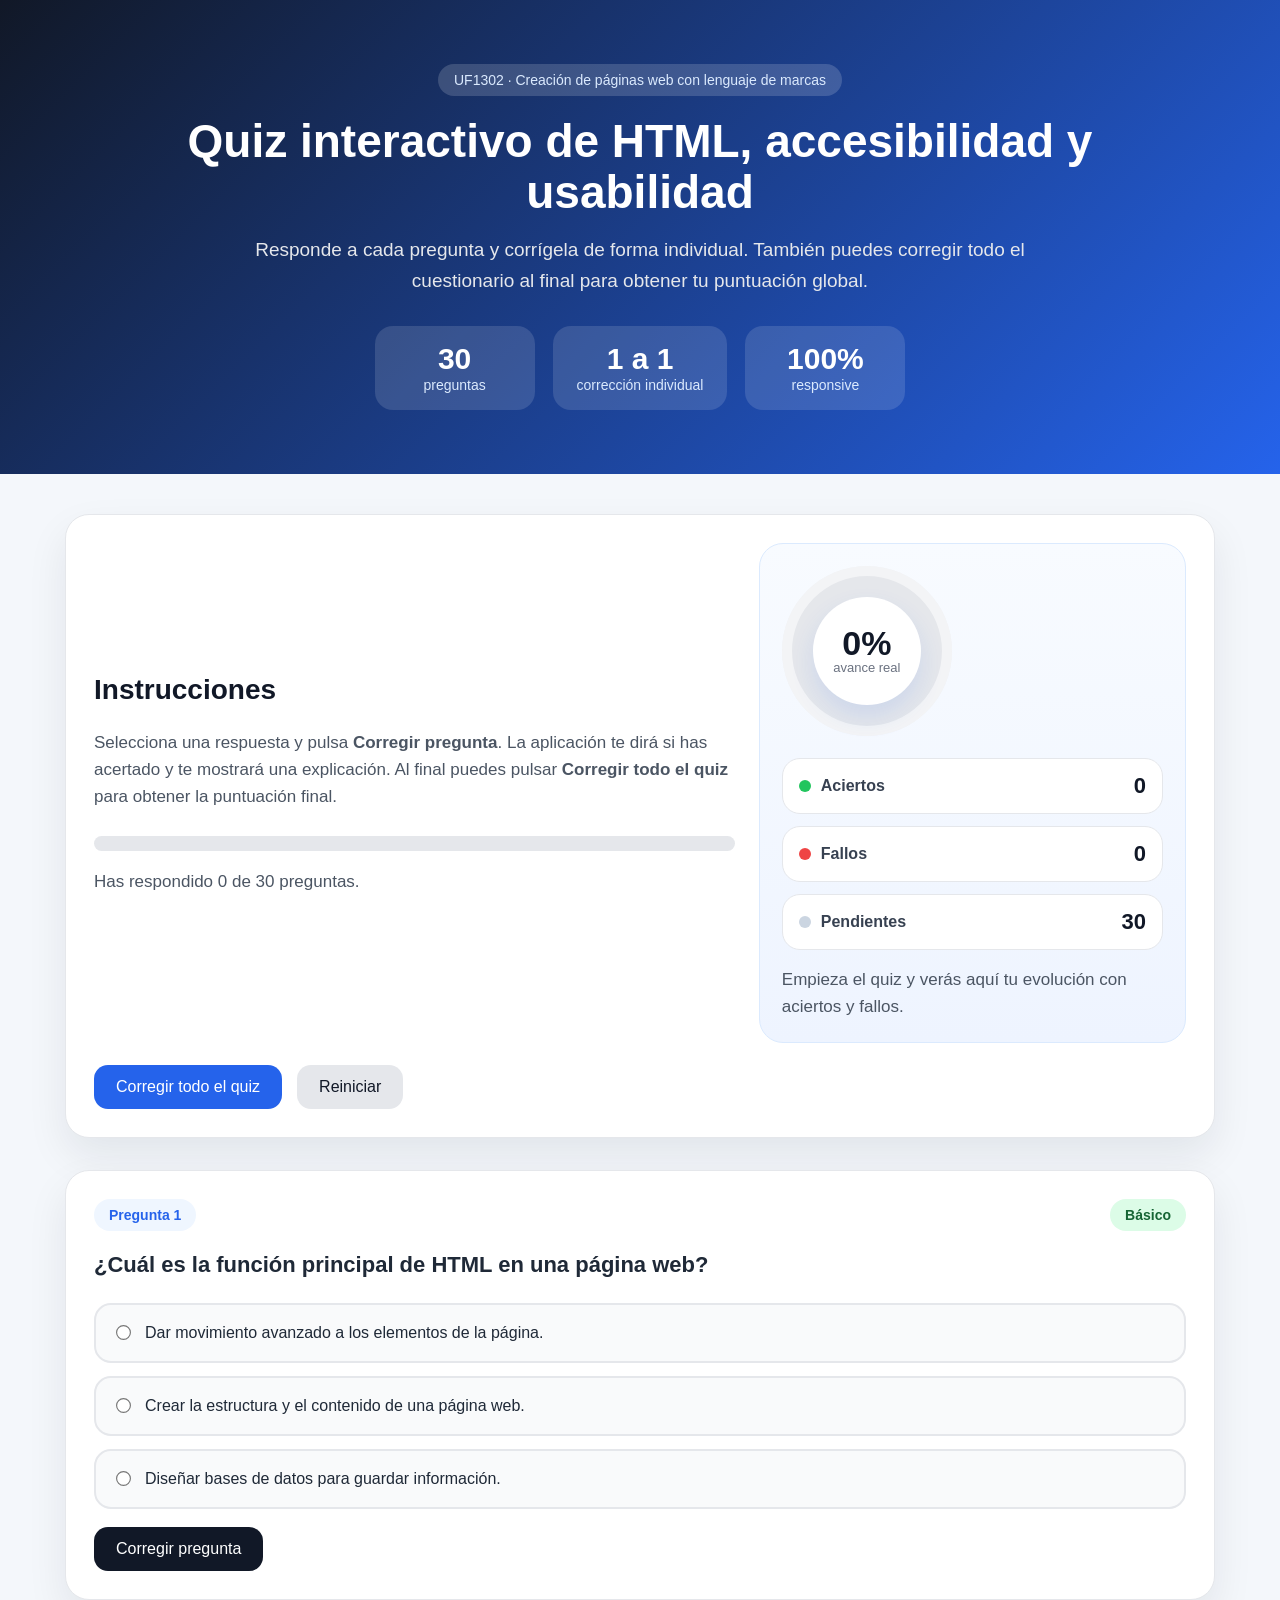
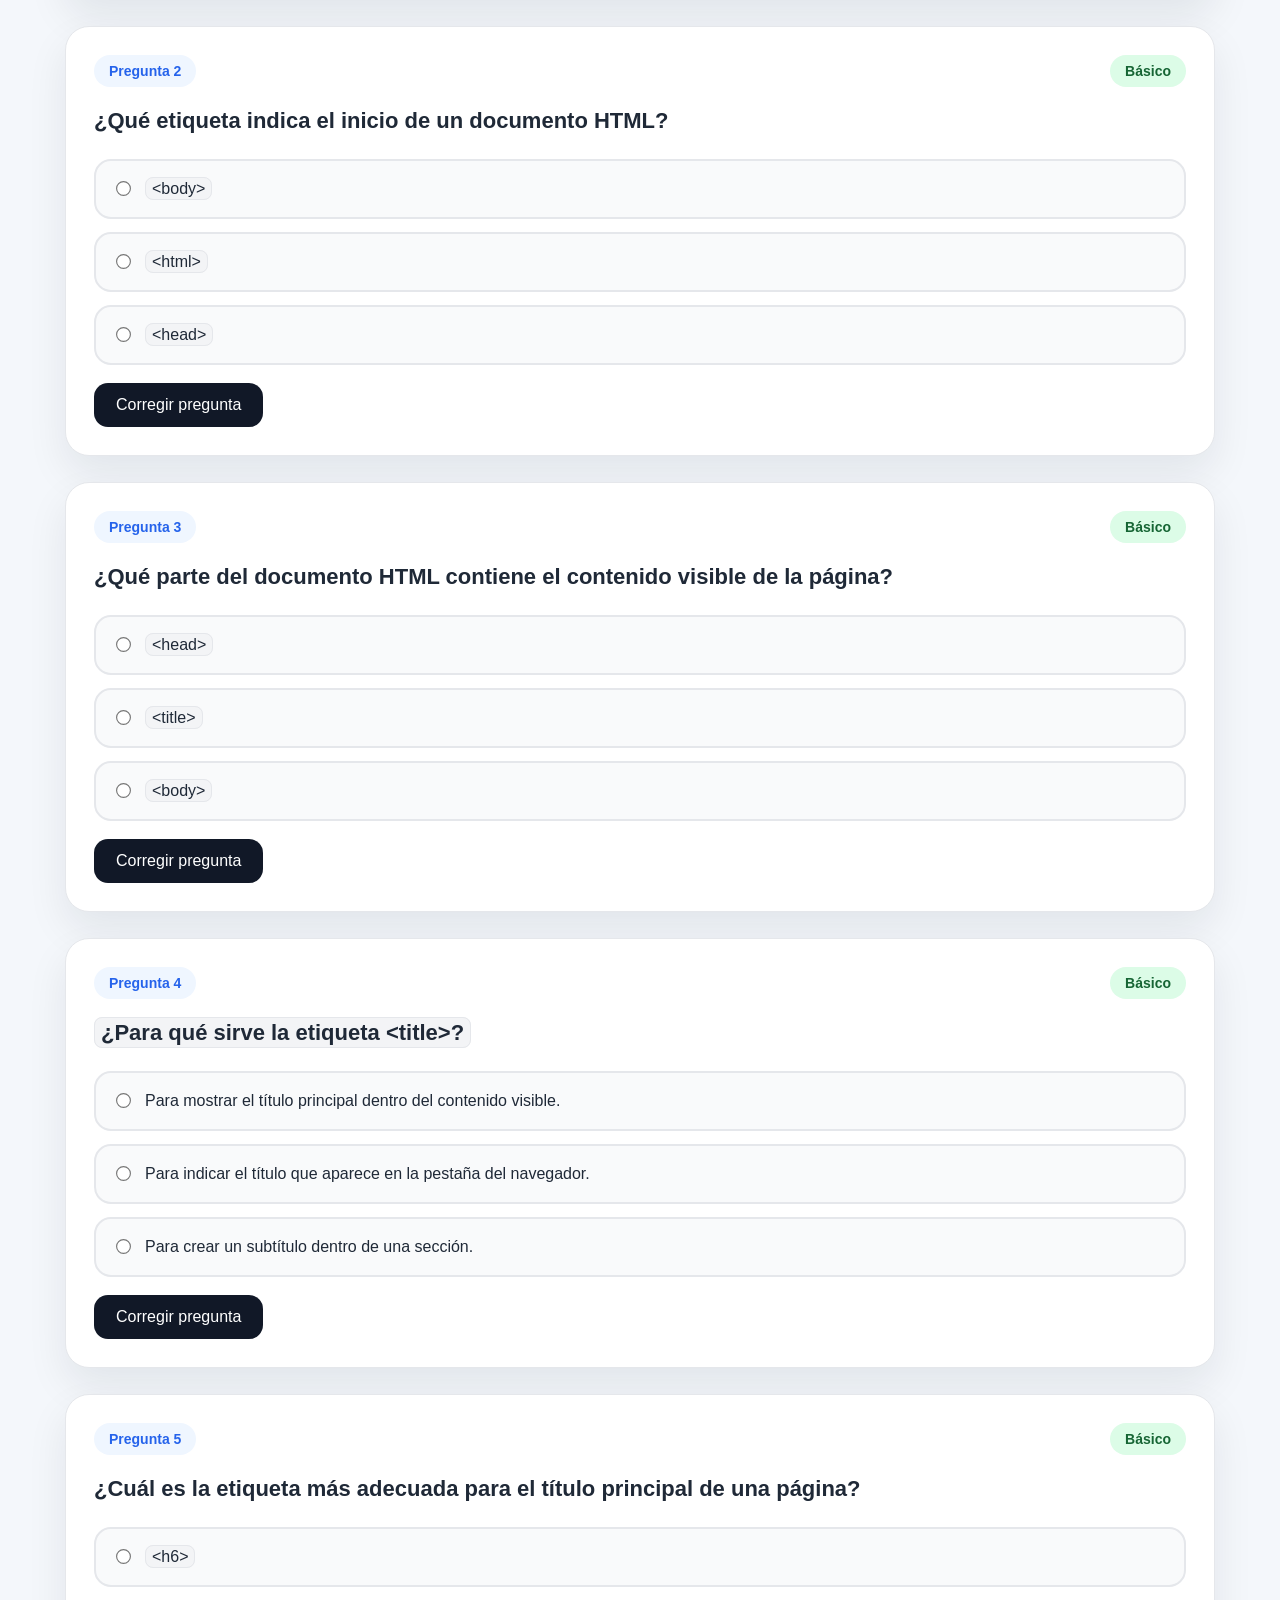
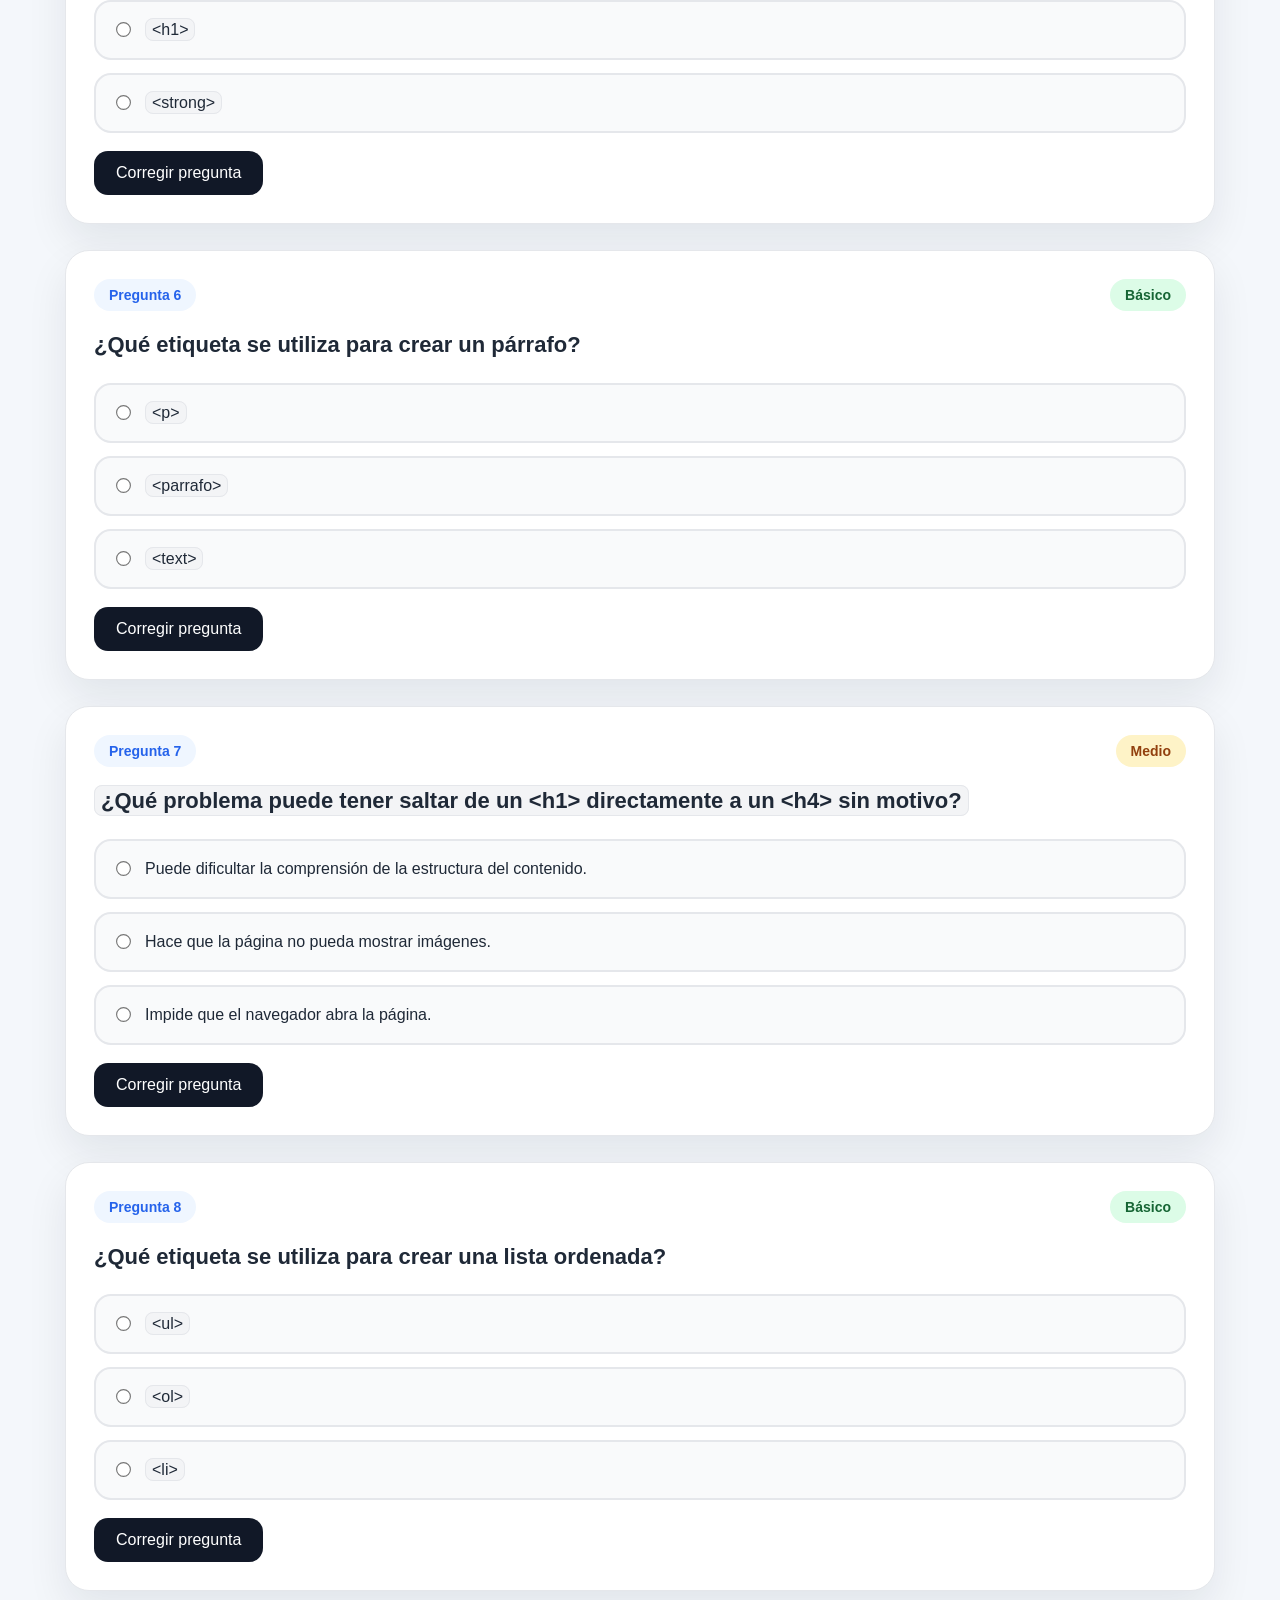
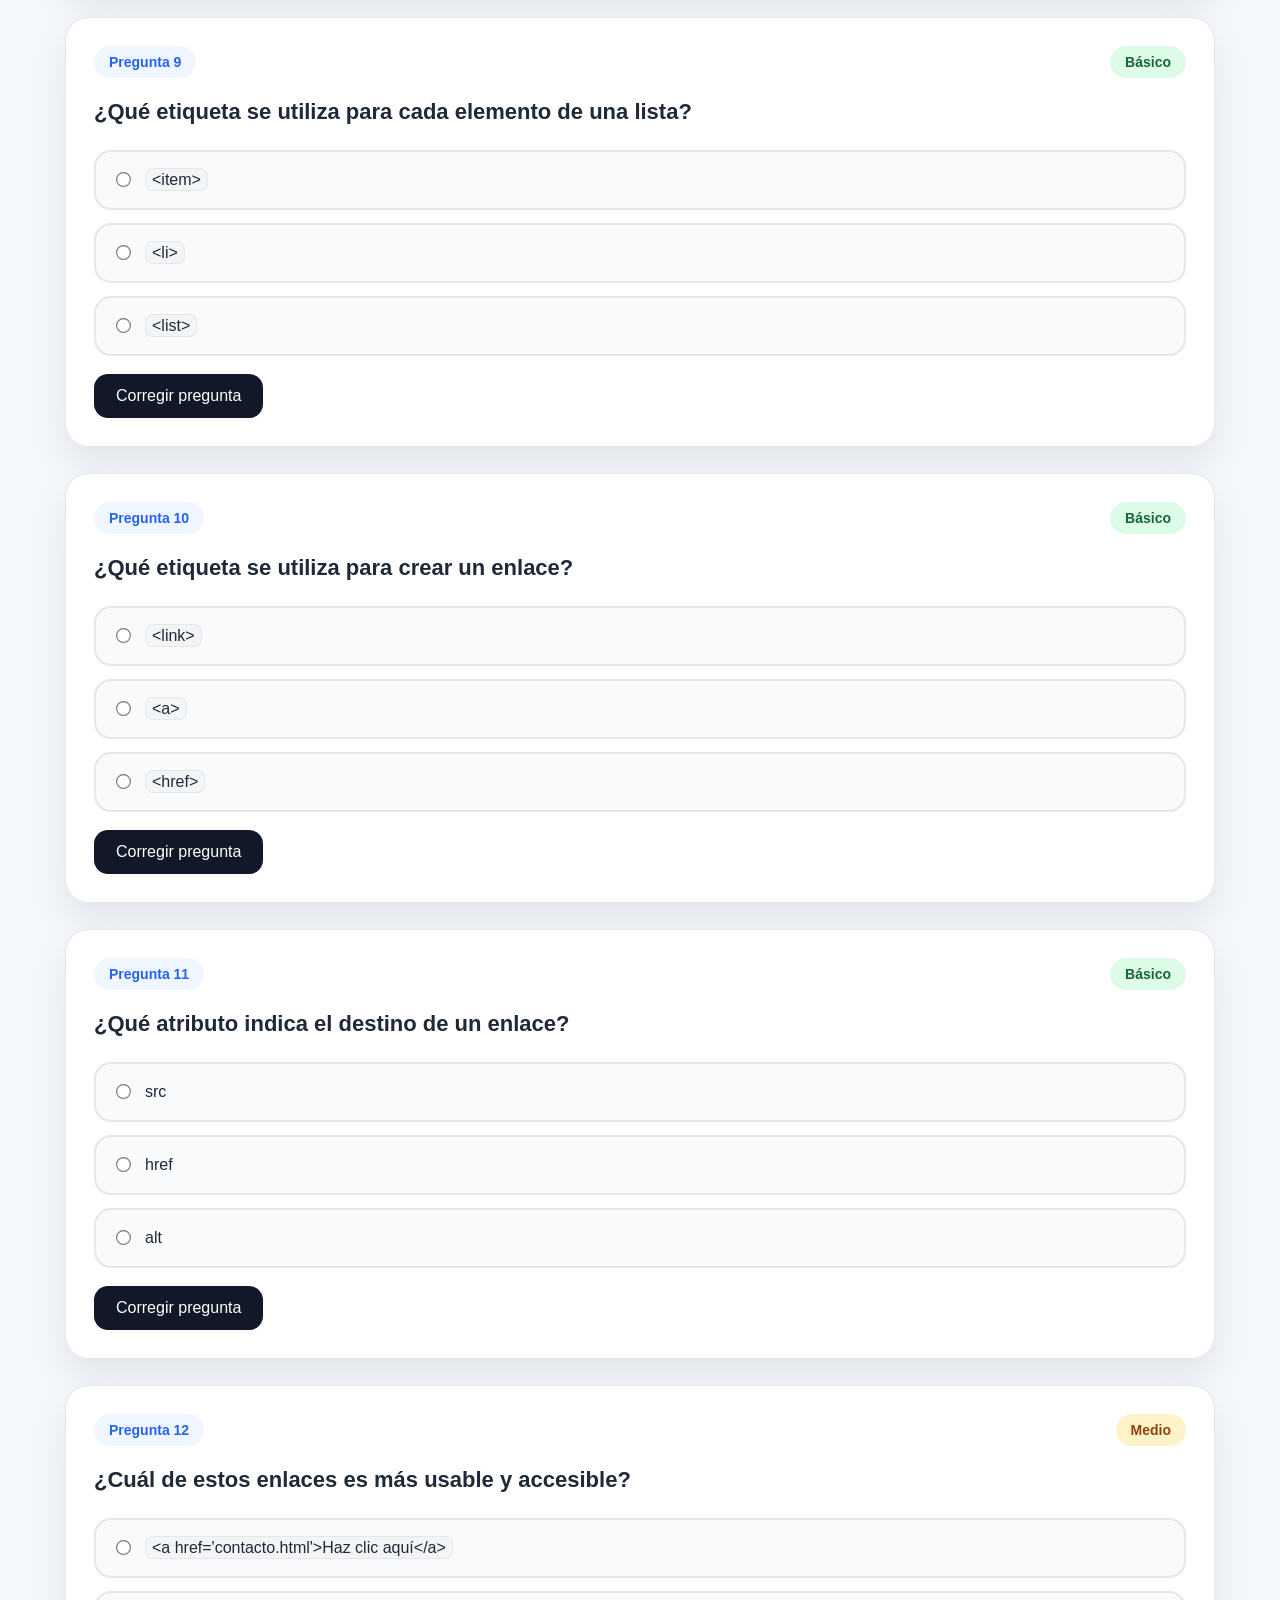
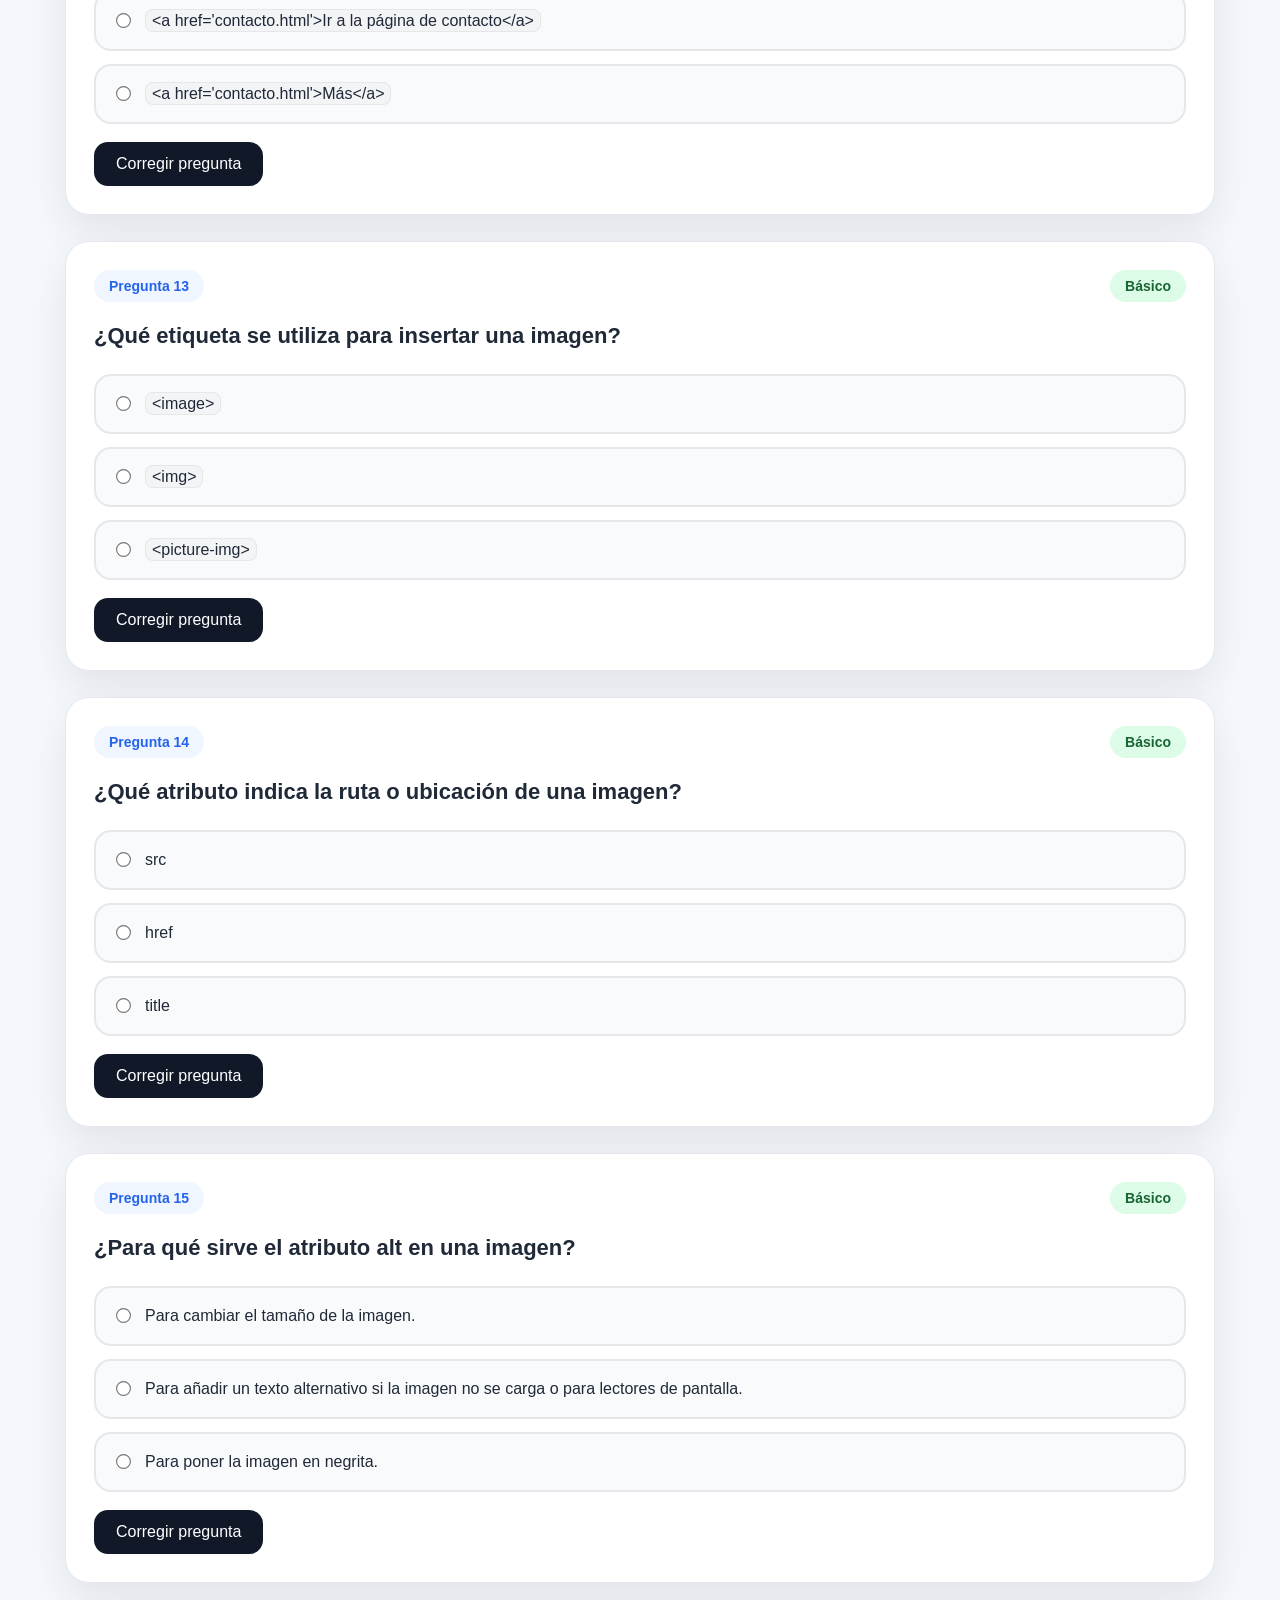
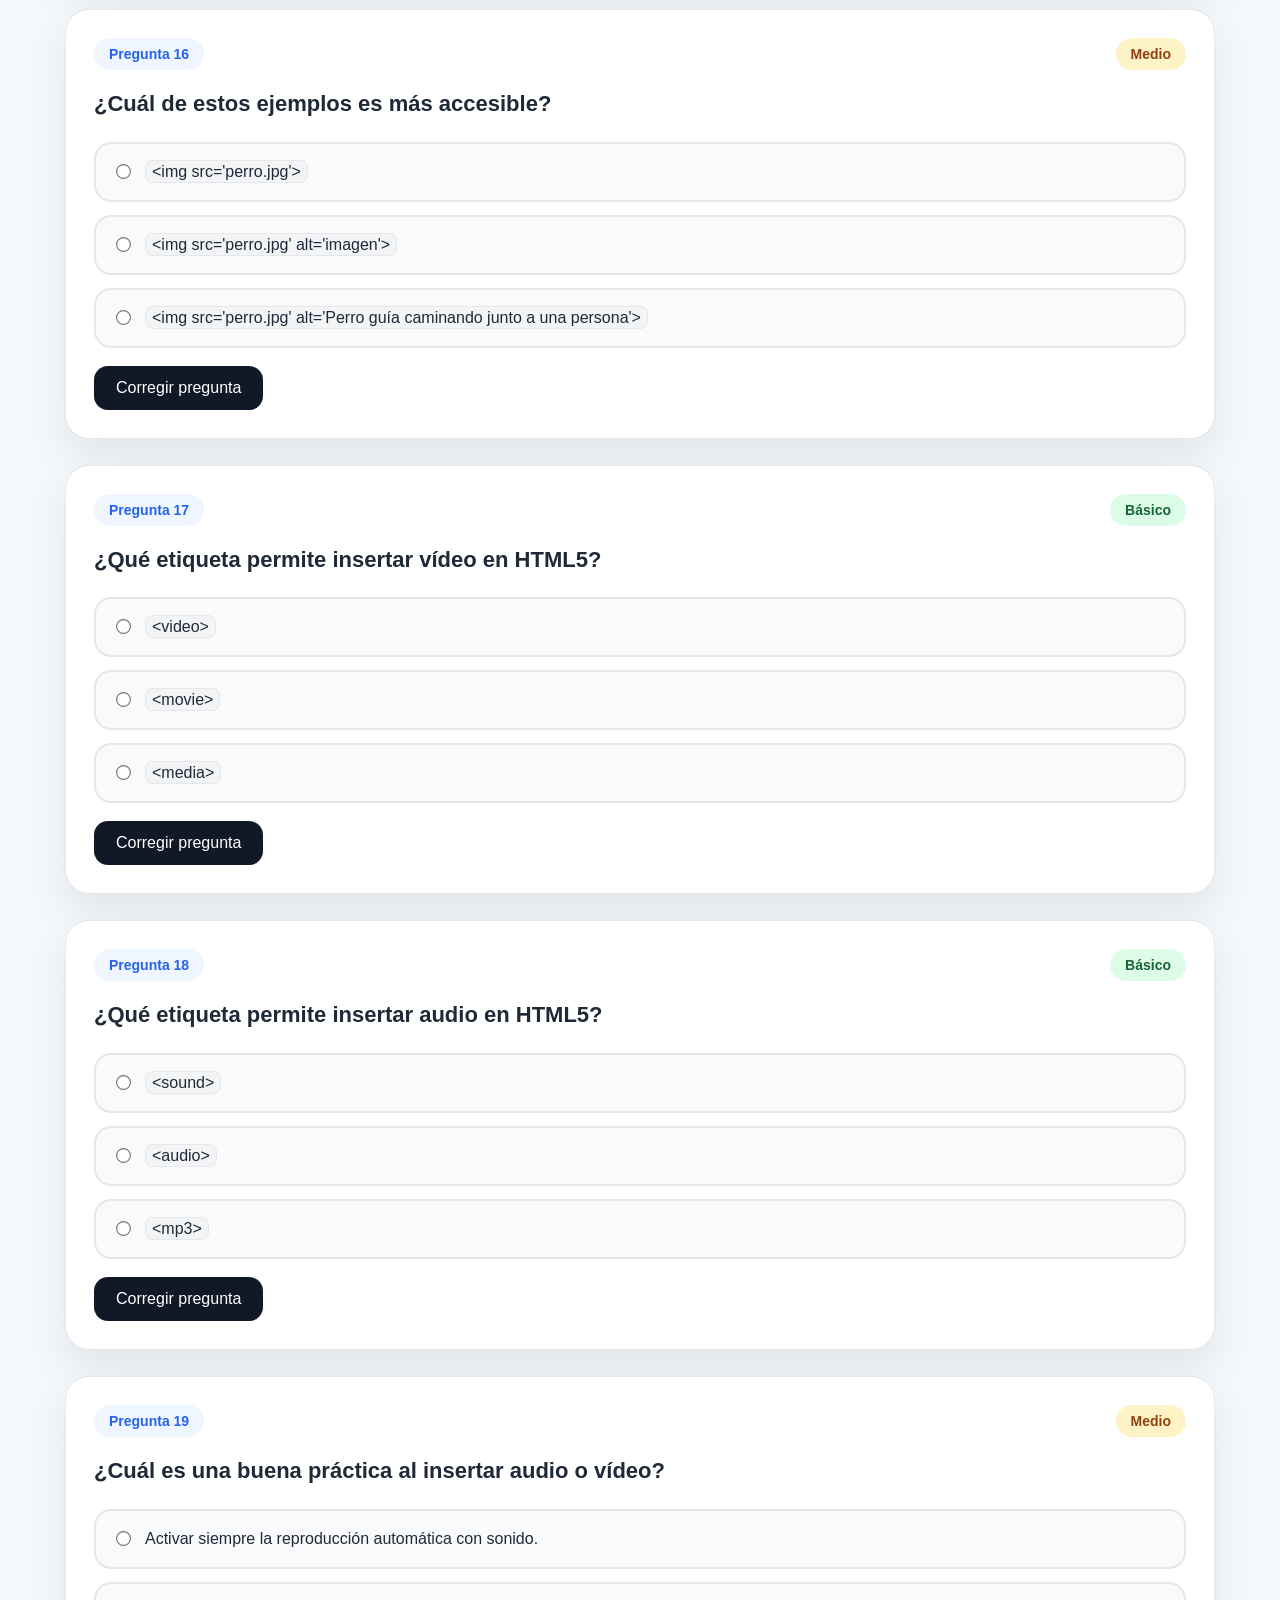
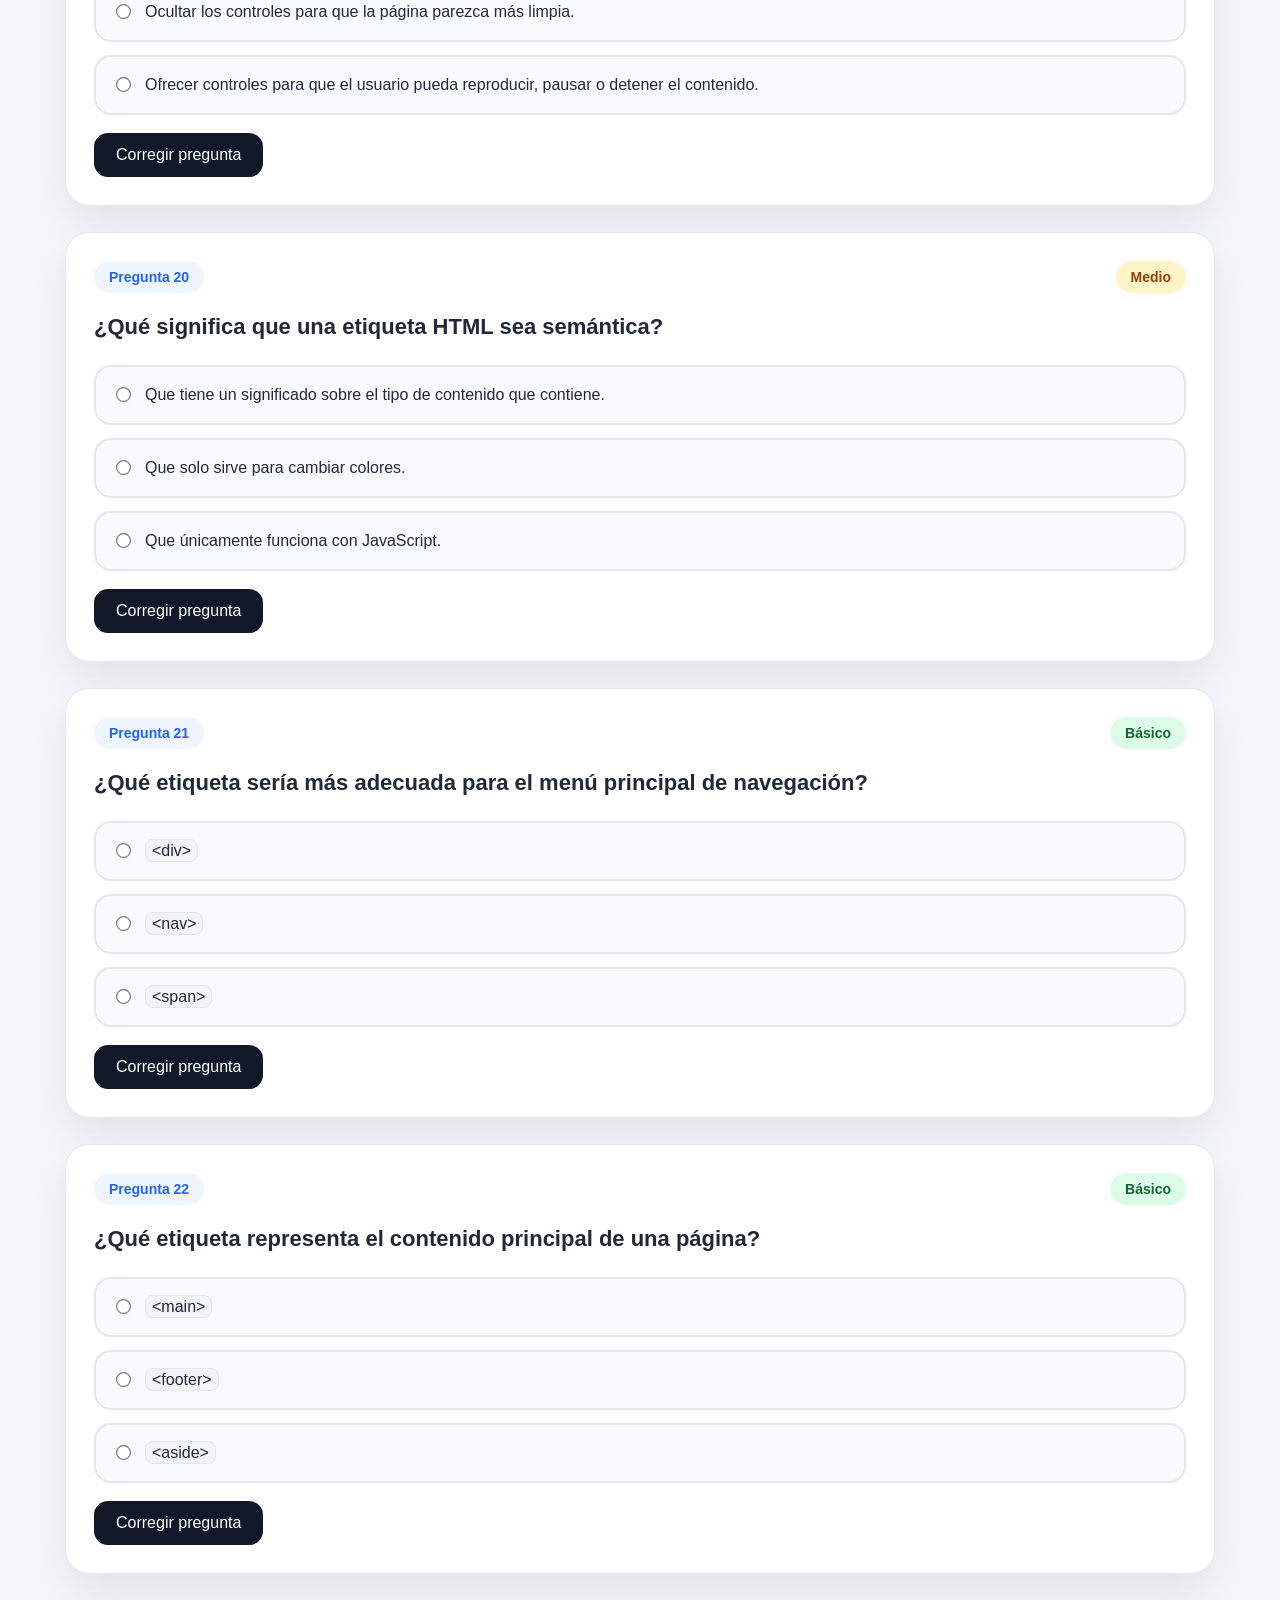
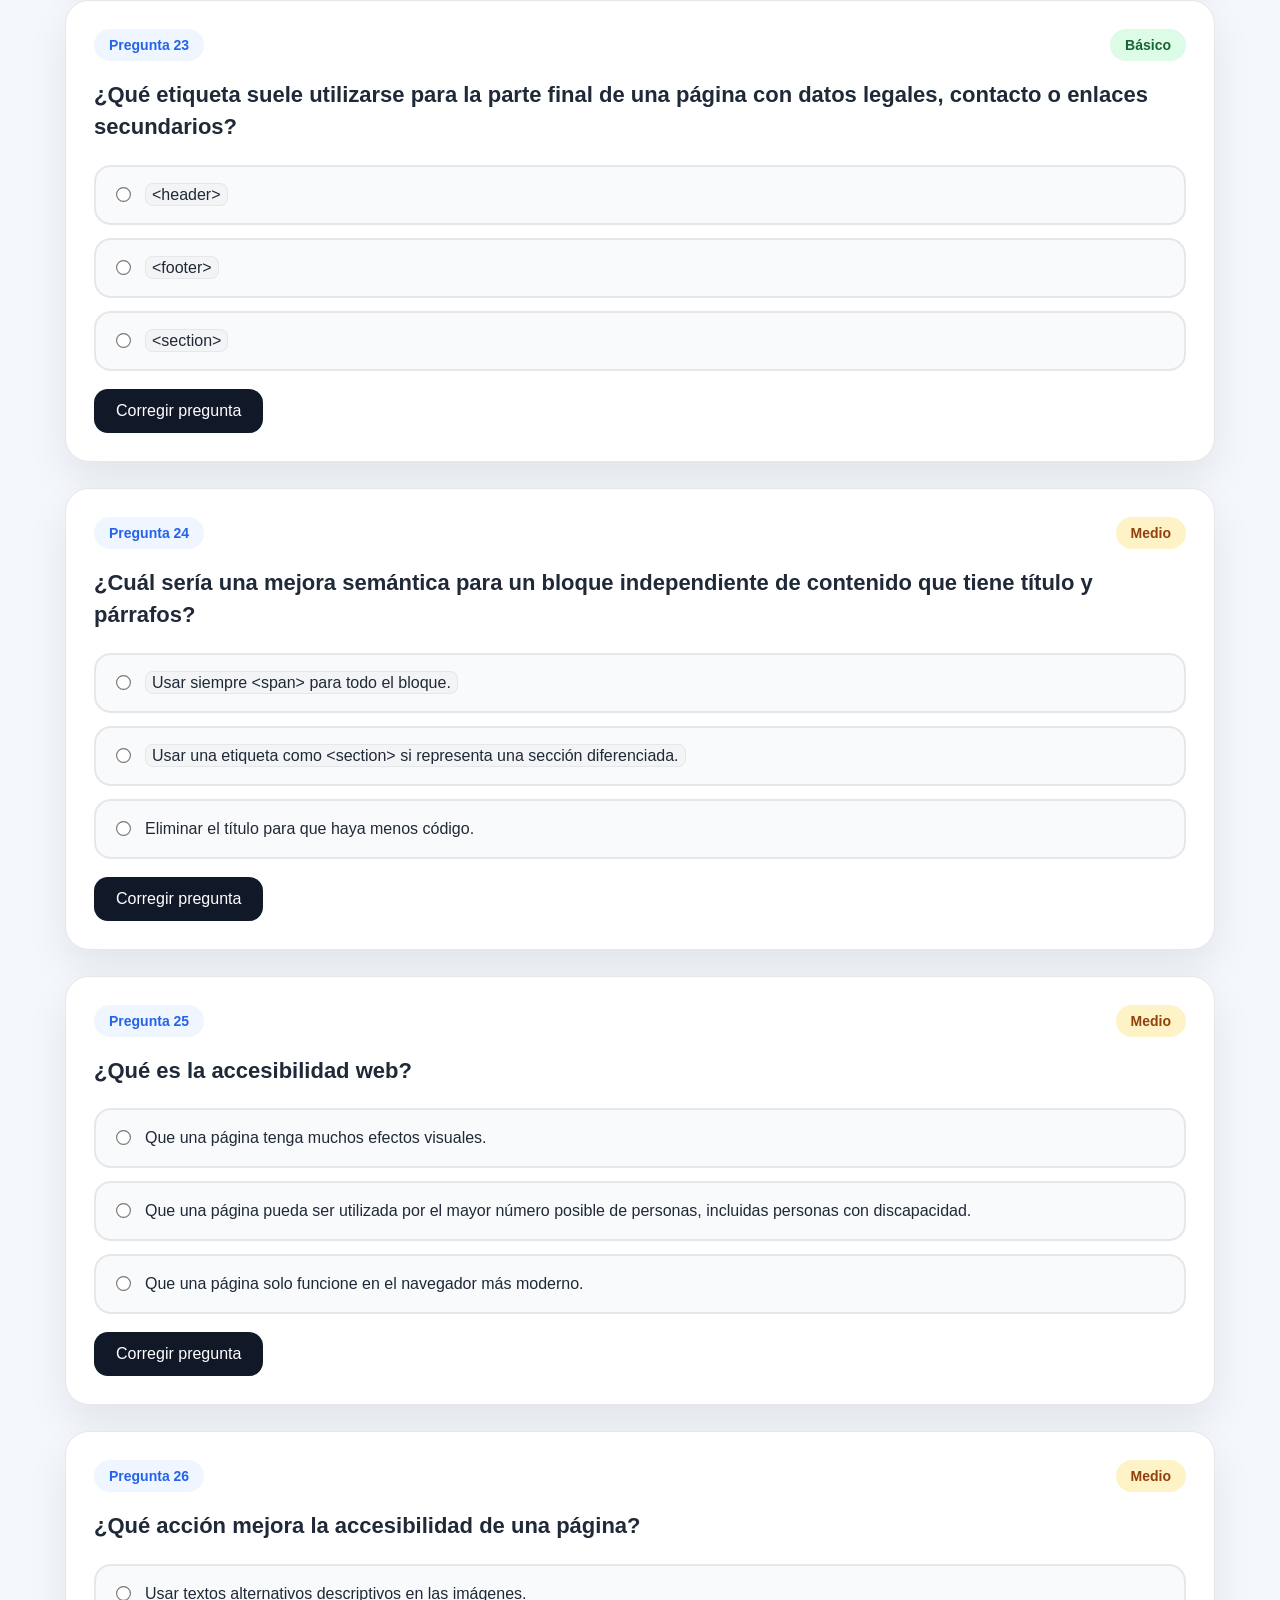
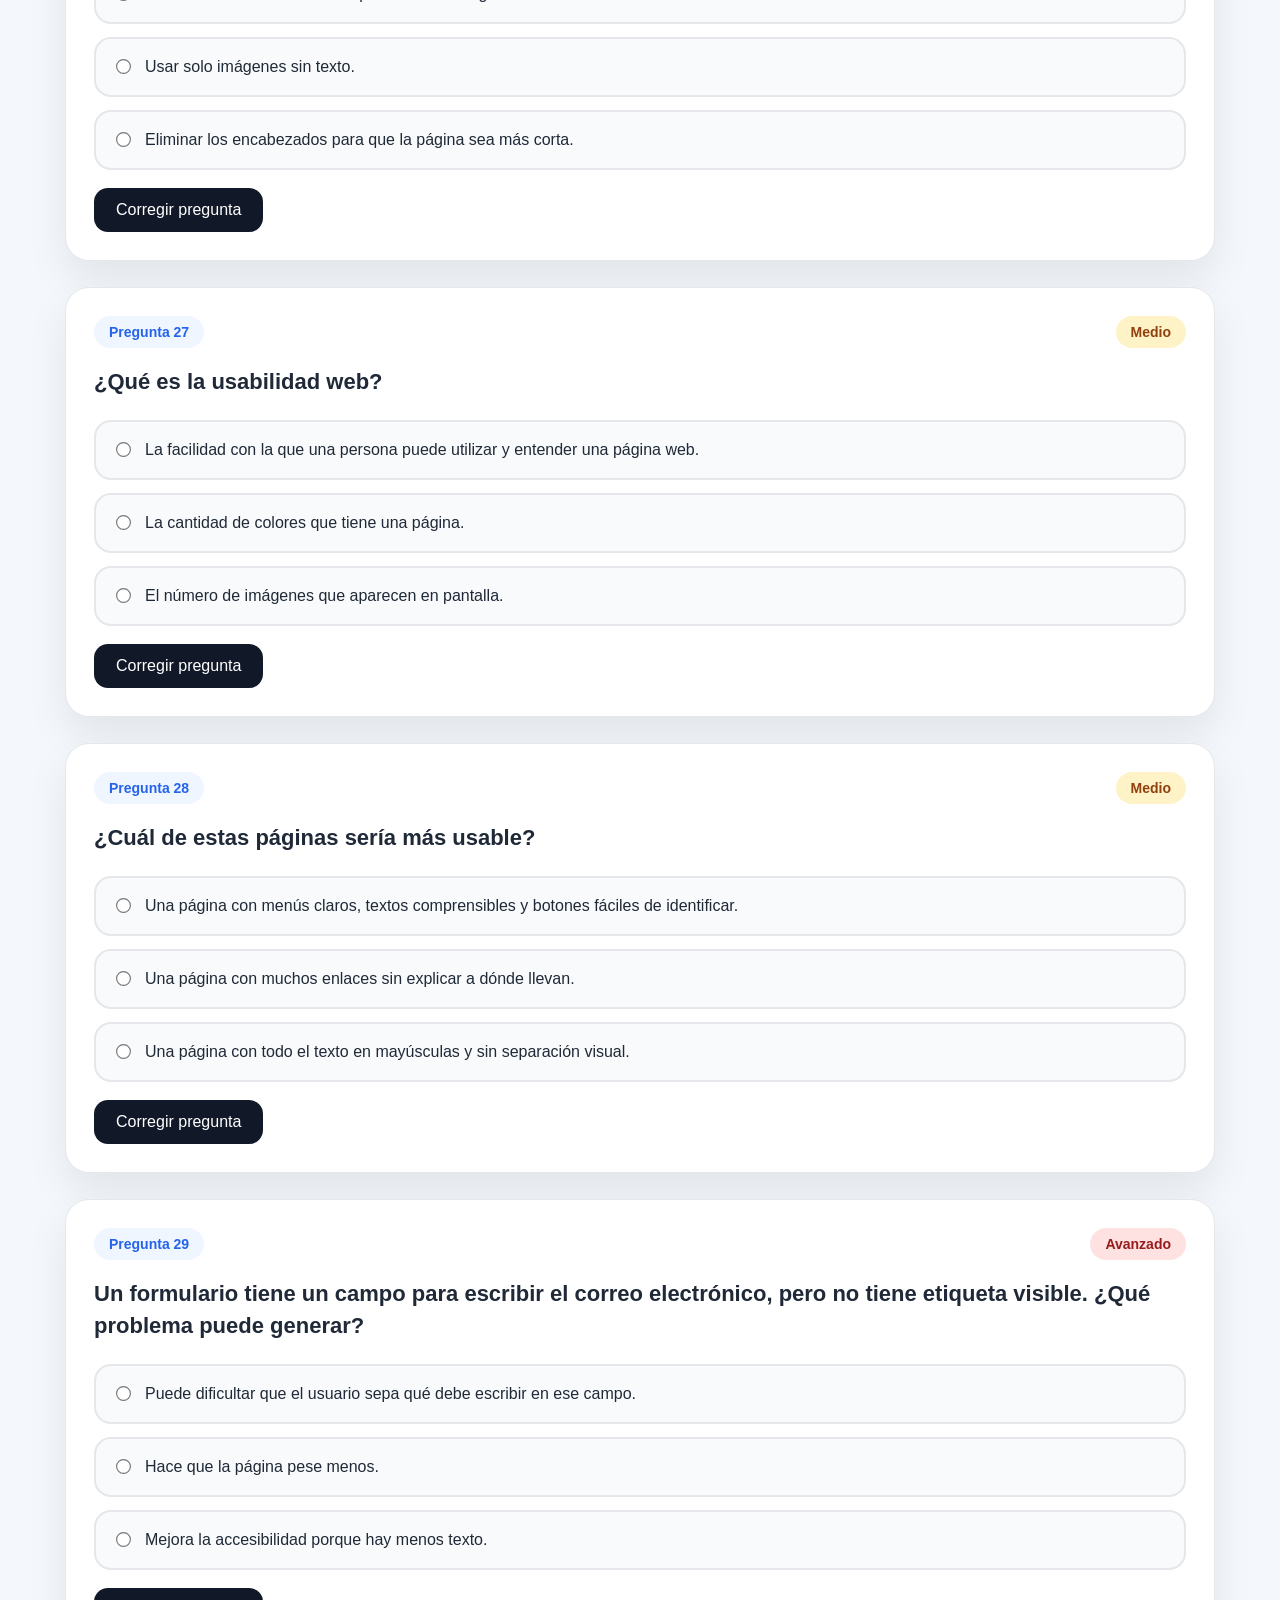
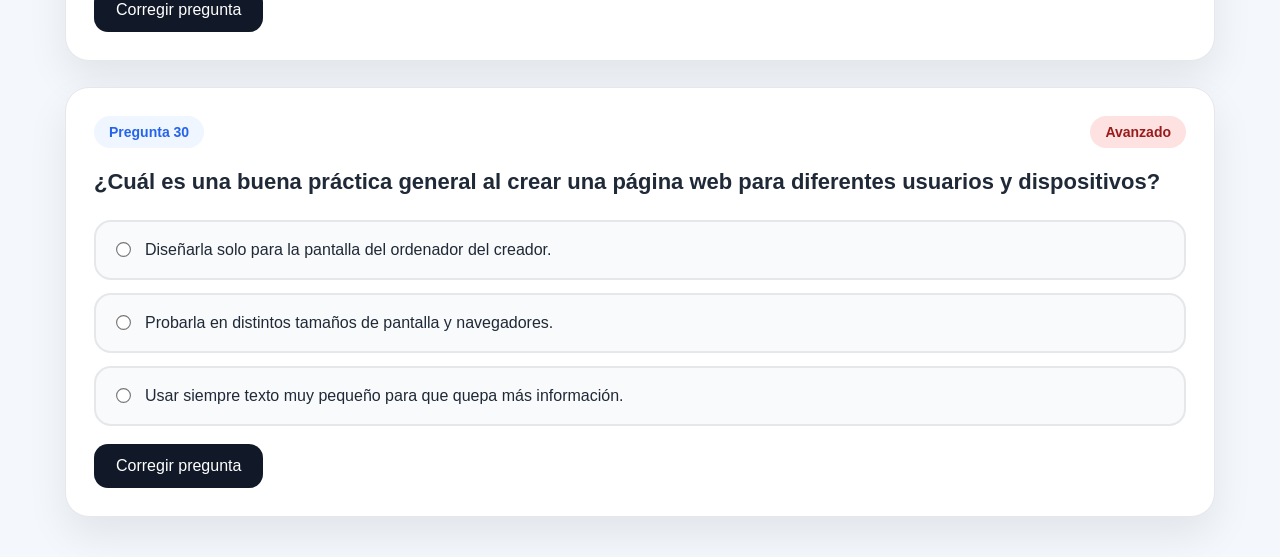
==== commit 1f202e54: "Add quiz progress chart and feedback modals" ====
--- a/index.html
+++ b/index.html
@@ -5,7 +5,7 @@
     <title>Quiz UF1302 - HTML, Accesibilidad y Usabilidad</title>
     <meta name="viewport" content="width=device-width, initial-scale=1.0">
     <style>
-:root{--fuente-base:Arial,Helvetica,sans-serif}*{box-sizing:border-box}html{scroll-behavior:smooth}body{margin:0;font-family:var(--fuente-base);background:#f4f7fb;color:#1f2937}.hero{background:linear-gradient(135deg,#111827,#2563eb);color:#fff;padding:64px 20px;text-align:center}.hero-contenido{max-width:1100px;margin:0 auto}.etiqueta{display:inline-block;background:rgba(255,255,255,.16);color:#dbeafe;padding:8px 16px;border-radius:999px;font-size:14px;margin-bottom:20px}h1{font-size:46px;margin:0 0 18px;line-height:1.1}.hero p{font-size:19px;max-width:780px;margin:0 auto 30px;line-height:1.6;color:#e5e7eb}.hero-datos{display:flex;justify-content:center;gap:18px;flex-wrap:wrap;margin-top:30px}.dato{background:rgba(255,255,255,.13);padding:16px 24px;border-radius:18px;min-width:160px}.dato strong{display:block;font-size:30px}.dato span{font-size:14px;color:#dbeafe}.contenedor{width:92%;max-width:1150px;margin:40px auto}.panel-info{background:#fff;padding:28px;border-radius:24px;box-shadow:0 18px 40px rgba(15,23,42,.08);margin-bottom:32px;border:1px solid #e5e7eb}.panel-info h2{margin-top:0;color:#111827;font-size:28px}.panel-info p{line-height:1.6;color:#4b5563;font-size:17px}.acciones-superiores{display:flex;gap:15px;flex-wrap:wrap;margin-top:22px}button{border:none;cursor:pointer;font-size:16px;border-radius:14px;padding:13px 22px;transition:.2s;font-family:inherit}.btn-principal{background:#2563eb;color:#fff}.btn-principal:hover{background:#1d4ed8;transform:translateY(-2px)}.btn-secundario{background:#e5e7eb;color:#111827}.btn-secundario:hover{background:#d1d5db;transform:translateY(-2px)}.btn-pregunta{background:#111827;color:#fff;margin-top:18px}.btn-pregunta:hover{background:#374151;transform:translateY(-2px)}.barra-progreso{background:#e5e7eb;border-radius:999px;overflow:hidden;height:15px;margin:26px 0 10px}.progreso{background:linear-gradient(90deg,#2563eb,#22c55e);width:0%;height:100%;transition:width .4s}.texto-progreso{font-size:15px;color:#6b7280}.quiz{display:grid;gap:26px}.pregunta{background:#fff;border-radius:24px;padding:28px;box-shadow:0 18px 40px rgba(15,23,42,.08);border:1px solid #e5e7eb}.pregunta-header{display:flex;justify-content:space-between;align-items:flex-start;gap:15px;margin-bottom:18px}.numero{background:#eff6ff;color:#2563eb;padding:8px 15px;border-radius:999px;font-weight:bold;font-size:14px;white-space:nowrap}.nivel{padding:8px 15px;border-radius:999px;font-size:14px;font-weight:bold;white-space:nowrap}.nivel.basico{background:#dcfce7;color:#166534}.nivel.medio{background:#fef3c7;color:#92400e}.nivel.avanzado{background:#fee2e2;color:#991b1b}.pregunta h3{margin:0;font-size:22px;line-height:1.45;font-family:var(--fuente-base)}.pregunta h3 .codigo{font-family:inherit}.opciones{display:grid;gap:13px;margin-top:22px}.opcion{border:2px solid #e5e7eb;border-radius:17px;padding:16px;background:#f9fafb;display:flex;gap:12px;align-items:flex-start;transition:.2s}.opcion:hover{border-color:#93c5fd;background:#eff6ff}.opcion input{margin-top:5px;transform:scale(1.15);flex:0 0 auto}.opcion label{cursor:pointer;line-height:1.5;width:100%;font-size:16px;color:#1f2937}.opcion label .codigo{font-family:inherit}.opcion.correcta{background:#dcfce7;border-color:#22c55e}.opcion.incorrecta{background:#fee2e2;border-color:#ef4444}.feedback{display:none;margin-top:20px;padding:18px;border-radius:17px;line-height:1.6;font-size:16px}.feedback.correcto{display:block;background:#dcfce7;border-left:7px solid #22c55e;color:#14532d}.feedback.incorrecto{display:block;background:#fee2e2;border-left:7px solid #ef4444;color:#7f1d1d}.feedback strong{font-weight:700}.explicacion{margin-top:10px;color:#374151}.resultado-final{display:none;background:#fff;padding:34px;border-radius:26px;box-shadow:0 18px 40px rgba(15,23,42,.08);margin:42px 0;border:1px solid #e5e7eb;text-align:center}.resultado-final.visible{display:block}.resultado-final h2{font-size:36px;margin-bottom:10px}.puntuacion{font-size:60px;font-weight:bold;color:#2563eb;margin:20px 0}.mensaje-final{font-size:18px;color:#4b5563;line-height:1.6;max-width:760px;margin:0 auto 28px}.codigo{font-family:Consolas,Menlo,Monaco,monospace;background:#f3f4f6;border:1px solid #e5e7eb;border-radius:8px;padding:2px 6px;white-space:normal}@media(max-width:900px){h1{font-size:38px}.hero{padding:52px 20px}.hero p{font-size:18px}.contenedor{width:94%}.pregunta{padding:24px}.pregunta h3{font-size:20px}}@media(max-width:600px){.hero{padding:42px 16px}h1{font-size:30px}.hero p{font-size:16px}.dato{width:100%;min-width:auto}.contenedor{width:94%;margin:24px auto}.panel-info{padding:20px;border-radius:20px}.panel-info h2{font-size:23px}.panel-info p{font-size:16px}.acciones-superiores{flex-direction:column}button{width:100%;font-size:16px;padding:14px}.pregunta{padding:20px;border-radius:20px}.pregunta-header{flex-direction:column;gap:10px}.pregunta h3{font-size:18px}.opcion{padding:14px}.opcion label{font-size:15px}.feedback{font-size:15px}.resultado-final{padding:24px}.resultado-final h2{font-size:28px}.puntuacion{font-size:44px}.mensaje-final{font-size:16px}}@media(min-width:1300px){.contenedor{max-width:1250px}.pregunta h3{font-size:24px}.opcion label{font-size:17px}}
+:root{--fuente-base:Arial,Helvetica,sans-serif}*{box-sizing:border-box}html{scroll-behavior:smooth}body{margin:0;font-family:var(--fuente-base);background:#f4f7fb;color:#1f2937}.hero{background:linear-gradient(135deg,#111827,#2563eb);color:#fff;padding:64px 20px;text-align:center}.hero-contenido{max-width:1100px;margin:0 auto}.etiqueta{display:inline-block;background:rgba(255,255,255,.16);color:#dbeafe;padding:8px 16px;border-radius:999px;font-size:14px;margin-bottom:20px}h1{font-size:46px;margin:0 0 18px;line-height:1.1}.hero p{font-size:19px;max-width:780px;margin:0 auto 30px;line-height:1.6;color:#e5e7eb}.hero-datos{display:flex;justify-content:center;gap:18px;flex-wrap:wrap;margin-top:30px}.dato{background:rgba(255,255,255,.13);padding:16px 24px;border-radius:18px;min-width:160px}.dato strong{display:block;font-size:30px}.dato span{font-size:14px;color:#dbeafe}.contenedor{width:92%;max-width:1150px;margin:40px auto}.panel-info{background:#fff;padding:28px;border-radius:24px;box-shadow:0 18px 40px rgba(15,23,42,.08);margin-bottom:32px;border:1px solid #e5e7eb}.panel-info h2{margin-top:0;color:#111827;font-size:28px}.panel-info p{line-height:1.6;color:#4b5563;font-size:17px}.resumen-superior{display:grid;grid-template-columns:minmax(0,1.2fr) minmax(280px,.8fr);gap:24px;align-items:center}.panel-metricas{background:linear-gradient(180deg,#f8fbff,#eef4ff);border:1px solid #dbeafe;border-radius:24px;padding:22px}.grafico-wrap{display:flex;align-items:center;gap:22px;flex-wrap:wrap}.grafico-circular{width:170px;height:170px;border-radius:50%;background:conic-gradient(#22c55e 0deg,#22c55e 0deg,#ef4444 0deg,#ef4444 0deg,#e5e7eb 0deg 360deg);display:grid;place-items:center;box-shadow:inset 0 0 0 10px rgba(255,255,255,.55);transition:background .35s ease}.grafico-centro{width:108px;height:108px;border-radius:50%;background:#fff;display:flex;flex-direction:column;align-items:center;justify-content:center;text-align:center;box-shadow:0 12px 24px rgba(37,99,235,.12)}.grafico-centro strong{font-size:34px;color:#111827;line-height:1}.grafico-centro span{font-size:13px;color:#6b7280;max-width:68px;line-height:1.2}.leyenda-metricas{display:grid;gap:12px;flex:1;min-width:200px}.dato-metrica{display:flex;justify-content:space-between;align-items:center;background:#fff;border:1px solid #e5e7eb;border-radius:18px;padding:14px 16px}.dato-metrica .etiqueta-metrica{display:flex;align-items:center;gap:10px;font-weight:700;color:#374151}.punto{width:12px;height:12px;border-radius:50%}.punto.aciertos{background:#22c55e}.punto.fallos{background:#ef4444}.punto.pendientes{background:#cbd5e1}.valor-metrica{font-size:22px;font-weight:700;color:#111827}.mensaje-metricas{margin:16px 0 0;font-size:15px;color:#475569}.acciones-superiores{display:flex;gap:15px;flex-wrap:wrap;margin-top:22px}button{border:none;cursor:pointer;font-size:16px;border-radius:14px;padding:13px 22px;transition:.2s;font-family:inherit}.btn-principal{background:#2563eb;color:#fff}.btn-principal:hover{background:#1d4ed8;transform:translateY(-2px)}.btn-secundario{background:#e5e7eb;color:#111827}.btn-secundario:hover{background:#d1d5db;transform:translateY(-2px)}.btn-pregunta{background:#111827;color:#fff;margin-top:18px}.btn-pregunta:hover{background:#374151;transform:translateY(-2px)}.btn-modal{background:#111827;color:#fff;min-width:180px}.btn-modal:hover{background:#1f2937;transform:translateY(-2px)}.barra-progreso{background:#e5e7eb;border-radius:999px;overflow:hidden;height:15px;margin:26px 0 10px}.progreso{background:linear-gradient(90deg,#2563eb,#22c55e);width:0%;height:100%;transition:width .4s}.texto-progreso{font-size:15px;color:#6b7280}.quiz{display:grid;gap:26px}.pregunta{background:#fff;border-radius:24px;padding:28px;box-shadow:0 18px 40px rgba(15,23,42,.08);border:1px solid #e5e7eb}.pregunta-header{display:flex;justify-content:space-between;align-items:flex-start;gap:15px;margin-bottom:18px}.numero{background:#eff6ff;color:#2563eb;padding:8px 15px;border-radius:999px;font-weight:bold;font-size:14px;white-space:nowrap}.nivel{padding:8px 15px;border-radius:999px;font-size:14px;font-weight:bold;white-space:nowrap}.nivel.basico{background:#dcfce7;color:#166534}.nivel.medio{background:#fef3c7;color:#92400e}.nivel.avanzado{background:#fee2e2;color:#991b1b}.pregunta h3{margin:0;font-size:22px;line-height:1.45;font-family:var(--fuente-base)}.pregunta h3 .codigo{font-family:inherit}.opciones{display:grid;gap:13px;margin-top:22px}.opcion{border:2px solid #e5e7eb;border-radius:17px;padding:16px;background:#f9fafb;display:flex;gap:12px;align-items:flex-start;transition:.2s}.opcion:hover{border-color:#93c5fd;background:#eff6ff}.opcion input{margin-top:5px;transform:scale(1.15);flex:0 0 auto}.opcion label{cursor:pointer;line-height:1.5;width:100%;font-size:16px;color:#1f2937}.opcion label .codigo{font-family:inherit}.opcion.correcta{background:#dcfce7;border-color:#22c55e}.opcion.incorrecta{background:#fee2e2;border-color:#ef4444}.feedback{display:none;margin-top:20px;padding:18px;border-radius:17px;line-height:1.6;font-size:16px}.feedback.correcto{display:block;background:#dcfce7;border-left:7px solid #22c55e;color:#14532d}.feedback.incorrecto{display:block;background:#fee2e2;border-left:7px solid #ef4444;color:#7f1d1d}.feedback strong{font-weight:700}.explicacion{margin-top:10px;color:#374151}.resultado-final{display:none;background:#fff;padding:34px;border-radius:26px;box-shadow:0 18px 40px rgba(15,23,42,.08);margin:42px 0;border:1px solid #e5e7eb;text-align:center}.resultado-final.visible{display:block}.resultado-final h2{font-size:36px;margin-bottom:10px}.puntuacion{font-size:60px;font-weight:bold;color:#2563eb;margin:20px 0}.mensaje-final{font-size:18px;color:#4b5563;line-height:1.6;max-width:760px;margin:0 auto 28px}.modal{position:fixed;inset:0;background:rgba(15,23,42,.5);display:none;align-items:center;justify-content:center;padding:20px;z-index:1000}.modal.visible{display:flex}.modal-contenido{width:min(100%,520px);background:#fff;border-radius:28px;padding:30px;box-shadow:0 24px 60px rgba(15,23,42,.28);text-align:center;border:1px solid #e5e7eb}.modal-tipo{display:inline-flex;align-items:center;gap:8px;padding:8px 14px;border-radius:999px;font-size:14px;font-weight:700;margin-bottom:18px}.modal-tipo.correcto{background:#dcfce7;color:#166534}.modal-tipo.incorrecto{background:#fee2e2;color:#991b1b}.modal-contenido h3{margin:0 0 12px;font-size:30px;color:#111827}.modal-contenido p{margin:0 0 24px;color:#4b5563;font-size:18px;line-height:1.6}.codigo{font-family:Consolas,Menlo,Monaco,monospace;background:#f3f4f6;border:1px solid #e5e7eb;border-radius:8px;padding:2px 6px;white-space:normal}@media(max-width:900px){h1{font-size:38px}.hero{padding:52px 20px}.hero p{font-size:18px}.contenedor{width:94%}.resumen-superior{grid-template-columns:1fr}.panel-metricas{order:-1}.pregunta{padding:24px}.pregunta h3{font-size:20px}}@media(max-width:600px){.hero{padding:42px 16px}h1{font-size:30px}.hero p{font-size:16px}.dato{width:100%;min-width:auto}.contenedor{width:94%;margin:24px auto}.panel-info{padding:20px;border-radius:20px}.panel-info h2{font-size:23px}.panel-info p{font-size:16px}.grafico-wrap{justify-content:center}.grafico-circular{width:150px;height:150px}.grafico-centro{width:96px;height:96px}.grafico-centro strong{font-size:28px}.acciones-superiores{flex-direction:column}button{width:100%;font-size:16px;padding:14px}.pregunta{padding:20px;border-radius:20px}.pregunta-header{flex-direction:column;gap:10px}.pregunta h3{font-size:18px}.opcion{padding:14px}.opcion label{font-size:15px}.feedback{font-size:15px}.resultado-final{padding:24px}.resultado-final h2{font-size:28px}.puntuacion{font-size:44px}.mensaje-final{font-size:16px}.modal-contenido{padding:24px;border-radius:22px}.modal-contenido h3{font-size:25px}.modal-contenido p{font-size:16px}}@media(min-width:1300px){.contenedor{max-width:1250px}.pregunta h3{font-size:24px}.opcion label{font-size:17px}}
 </style>
 </head>
 <body>
@@ -23,10 +23,39 @@
     </header>
     <main class="contenedor">
         <section class="panel-info">
-            <h2>Instrucciones</h2>
-            <p>Selecciona una respuesta y pulsa <strong>Corregir pregunta</strong>. La aplicación te dirá si has acertado y te mostrará una explicación. Al final puedes pulsar <strong>Corregir todo el quiz</strong> para obtener la puntuación final.</p>
-            <div class="barra-progreso"><div class="progreso" id="progreso"></div></div>
-            <p class="texto-progreso" id="textoProgreso">Has respondido 0 de 30 preguntas.</p>
+            <div class="resumen-superior">
+                <div>
+                    <h2>Instrucciones</h2>
+                    <p>Selecciona una respuesta y pulsa <strong>Corregir pregunta</strong>. La aplicación te dirá si has acertado y te mostrará una explicación. Al final puedes pulsar <strong>Corregir todo el quiz</strong> para obtener la puntuación final.</p>
+                    <div class="barra-progreso"><div class="progreso" id="progreso"></div></div>
+                    <p class="texto-progreso" id="textoProgreso">Has respondido 0 de 30 preguntas.</p>
+                </div>
+                <aside class="panel-metricas" aria-label="Resumen de respuestas">
+                    <div class="grafico-wrap">
+                        <div class="grafico-circular" id="graficoCircular" aria-hidden="true">
+                            <div class="grafico-centro">
+                                <strong id="porcentajeGrafico">0%</strong>
+                                <span>avance real</span>
+                            </div>
+                        </div>
+                        <div class="leyenda-metricas">
+                            <div class="dato-metrica">
+                                <span class="etiqueta-metrica"><span class="punto aciertos"></span>Aciertos</span>
+                                <strong class="valor-metrica" id="totalAciertos">0</strong>
+                            </div>
+                            <div class="dato-metrica">
+                                <span class="etiqueta-metrica"><span class="punto fallos"></span>Fallos</span>
+                                <strong class="valor-metrica" id="totalFallos">0</strong>
+                            </div>
+                            <div class="dato-metrica">
+                                <span class="etiqueta-metrica"><span class="punto pendientes"></span>Pendientes</span>
+                                <strong class="valor-metrica" id="totalPendientes">30</strong>
+                            </div>
+                        </div>
+                    </div>
+                    <p class="mensaje-metricas" id="mensajeMetricas">Empieza el quiz y verás aquí tu evolución con aciertos y fallos.</p>
+                </aside>
+            </div>
             <div class="acciones-superiores">
                 <button class="btn-principal" type="button" onclick="corregirQuiz()">Corregir todo el quiz</button>
                 <button class="btn-secundario" type="button" onclick="reiniciarQuiz()">Reiniciar</button>
@@ -762,10 +791,123 @@
             <button class="btn-principal" type="button" onclick="reiniciarQuiz()">Volver a intentarlo</button>
         </section>
     </main>
+    <div class="modal" id="modalMotivacion" role="dialog" aria-modal="true" aria-labelledby="tituloModal" aria-describedby="textoModal">
+        <div class="modal-contenido">
+            <span class="modal-tipo" id="tipoModal">Progreso</span>
+            <h3 id="tituloModal">Sigue así</h3>
+            <p id="textoModal">Cada intento cuenta para aprender.</p>
+            <button class="btn-modal" type="button" id="cerrarModal">Cerrar</button>
+        </div>
+    </div>
     <script>
 const totalPreguntas = document.querySelectorAll('.pregunta').length;
 const progreso = document.getElementById('progreso');
 const textoProgreso = document.getElementById('textoProgreso');
+const graficoCircular = document.getElementById('graficoCircular');
+const porcentajeGrafico = document.getElementById('porcentajeGrafico');
+const totalAciertosEl = document.getElementById('totalAciertos');
+const totalFallosEl = document.getElementById('totalFallos');
+const totalPendientesEl = document.getElementById('totalPendientes');
+const mensajeMetricas = document.getElementById('mensajeMetricas');
+const modalMotivacion = document.getElementById('modalMotivacion');
+const tipoModal = document.getElementById('tipoModal');
+const tituloModal = document.getElementById('tituloModal');
+const textoModal = document.getElementById('textoModal');
+const cerrarModal = document.getElementById('cerrarModal');
+const estadoPreguntas = Array(totalPreguntas).fill(null);
+const mensajesAcierto = [
+    'Has arrancado con fuerza. Se nota que entiendes la base de HTML.',
+    'Muy bien visto. Vas leyendo la estructura web con seguridad.',
+    'Respuesta impecable. Estás conectando bien los conceptos clave.',
+    'Gran trabajo. Dominas cada vez mejor las etiquetas esenciales.',
+    'Acierto total. Tu criterio para elegir la etiqueta adecuada va fino.',
+    'Excelente. Estás asentando muy bien el lenguaje de marcas.',
+    'Muy buen ojo. La jerarquía del contenido la tienes bien encaminada.',
+    'Perfecto. Avanzas con orden y cada decisión suma.',
+    'Buen acierto. Vas construyendo una base sólida pregunta a pregunta.',
+    'Muy bien. Ya se nota soltura con los elementos básicos de HTML.',
+    'Respuesta correcta. Tu comprensión del contenido sigue creciendo.',
+    'Estupendo. Estás aplicando buenas prácticas con bastante seguridad.',
+    'Buen trabajo. Reconoces las etiquetas adecuadas sin perder el foco.',
+    'Muy buena respuesta. Mantienes un ritmo de aprendizaje excelente.',
+    'Acierto claro. Vas integrando la lógica del documento HTML.',
+    'Excelente decisión. Tus respuestas muestran atención y criterio.',
+    'Muy bien resuelta. La parte multimedia la llevas con confianza.',
+    'Gran avance. Cada acierto refuerza tus fundamentos web.',
+    'Perfecto. Estás respondiendo con mucha solidez.',
+    'Muy bien. La semántica web te está saliendo cada vez mejor.',
+    'Respuesta redonda. Tienes buen dominio de los elementos principales.',
+    'Acertaste. Se nota que comprendes la estructura del contenido.',
+    'Muy buen trabajo. Estás afinando muy bien los detalles.',
+    'Excelente. Tu lectura del HTML semántico va por muy buen camino.',
+    'Acierto merecido. La accesibilidad empieza a salirte natural.',
+    'Muy bien visto. Esa mirada accesible suma muchísimo.',
+    'Buen trabajo. Estás entendiendo la usabilidad con claridad.',
+    'Respuesta correcta. Tu criterio de diseño usable va madurando.',
+    'Gran acierto. Estás pensando como una persona que construye para todos.',
+    'Cierre brillante. Has rematado esta pregunta con mucha solvencia.'
+];
+const mensajesFallo = [
+    'Nada grave. Esta pregunta te ayuda a recordar para qué sirve HTML dentro de una web.',
+    'Buen intento. Revisa la etiqueta principal del documento y lo verás más claro.',
+    'Vas bien encaminado. Diferenciar las partes visibles del documento lleva práctica.',
+    'No pasa nada. Esta duda es muy útil para fijar el papel de cada etiqueta.',
+    'Sigue adelante. Equivocarse aquí también ayuda a afianzar la estructura básica.',
+    'Buen intento. Cada error te acerca a reconocer mejor las etiquetas reales de HTML.',
+    'Ánimo. La jerarquía de encabezados se domina repasando la lógica del contenido.',
+    'Tranquilidad. Las listas se interiorizan rápido cuando ves varios ejemplos.',
+    'Buen paso igualmente. Identificar cada elemento de lista es cuestión de práctica.',
+    'Sigue así. Los enlaces se vuelven muy intuitivos en cuanto repites un par de casos.',
+    'No te frenes. Esta pregunta sirve para reforzar cómo se organiza la información.',
+    'Buen intento. Elegir enlaces claros es una habilidad que mejora muy rápido.',
+    'Ánimo. Las etiquetas de imagen se consolidan en cuanto repases un par de ejemplos.',
+    'No pasa nada. La accesibilidad se aprende mejor precisamente corrigiendo dudas así.',
+    'Sigue sumando intentos. Entender el texto alternativo es clave y se puede reforzar.',
+    'Buen esfuerzo. La descripción útil de imágenes se entrena con práctica.',
+    'Tranquilo. El contenido multimedia tiene varios matices y es normal fallar alguno.',
+    'Ánimo, vas avanzando. Esta parte se fija muy bien al contrastar ejemplos.',
+    'Buen intento. Dar control al usuario es una idea central de usabilidad.',
+    'Nada grave. La semántica web cuesta un poco al principio y luego encaja sola.',
+    'Sigue adelante. Estas etiquetas se dominan rápido al verlas en contexto.',
+    'Buen intento. Estás muy cerca de interiorizar la estructura principal de la página.',
+    'Ánimo. Cada corrección te ayuda a distinguir mejor el papel de cada bloque.',
+    'No pasa nada. Elegir una etiqueta semántica correcta requiere entrenamiento.',
+    'Buen intento. La accesibilidad se construye paso a paso y vas en ello.',
+    'Sigue así. Esta pregunta ayuda mucho a pensar en personas usuarias reales.',
+    'Ánimo. La usabilidad mejora justo cuando detectamos este tipo de detalles.',
+    'Buen esfuerzo. Pensar la experiencia del usuario lleva práctica y observación.',
+    'No te desanimes. Los formularios accesibles se dominan repasando ejemplos claros.',
+    'Buen cierre igualmente. Probar una web en distintos contextos se interioriza con uso.'
+];
+
+function obtenerResumenEstados() {
+    const aciertos = estadoPreguntas.filter(estado => estado === true).length;
+    const fallos = estadoPreguntas.filter(estado => estado === false).length;
+    const pendientes = totalPreguntas - aciertos - fallos;
+    return { aciertos, fallos, pendientes };
+}
+
+function actualizarGrafico() {
+    const { aciertos, fallos, pendientes } = obtenerResumenEstados();
+    const gradosAcierto = (aciertos / totalPreguntas) * 360;
+    const gradosFallo = (fallos / totalPreguntas) * 360;
+    const avanceReal = aciertos + fallos;
+    const porcentaje = Math.round((avanceReal / totalPreguntas) * 100);
+
+    graficoCircular.style.background = `conic-gradient(#22c55e 0deg ${gradosAcierto}deg,#ef4444 ${gradosAcierto}deg ${gradosAcierto + gradosFallo}deg,#e5e7eb ${gradosAcierto + gradosFallo}deg 360deg)`;
+    porcentajeGrafico.textContent = `${porcentaje}%`;
+    totalAciertosEl.textContent = aciertos;
+    totalFallosEl.textContent = fallos;
+    totalPendientesEl.textContent = pendientes;
+
+    if (avanceReal === 0) {
+        mensajeMetricas.textContent = 'Empieza el quiz y verás aquí tu evolución con aciertos y fallos.';
+    } else if (pendientes === 0) {
+        mensajeMetricas.textContent = `Quiz completado: ${aciertos} aciertos y ${fallos} fallos. Buen momento para revisar tus explicaciones.`;
+    } else {
+        mensajeMetricas.textContent = `Llevas ${aciertos} aciertos y ${fallos} fallos. Te quedan ${pendientes} preguntas por corregir.`;
+    }
+}
 
 function actualizarProgreso() {
     let respondidas = 0;
@@ -778,8 +920,31 @@
     textoProgreso.textContent = `Has respondido ${respondidas} de ${totalPreguntas} preguntas.`;
 }
 
+function abrirModal(esCorrecta, indice) {
+    tipoModal.textContent = esCorrecta ? 'Respuesta acertada' : 'Sigue intentándolo';
+    tipoModal.className = `modal-tipo ${esCorrecta ? 'correcto' : 'incorrecto'}`;
+    tituloModal.textContent = esCorrecta ? 'Muy bien hecho' : 'Buen intento';
+    textoModal.textContent = esCorrecta ? mensajesAcierto[indice] : mensajesFallo[indice];
+    modalMotivacion.classList.add('visible');
+    cerrarModal.focus();
+}
+
+function cerrarModalMotivacion() {
+    modalMotivacion.classList.remove('visible');
+}
+
 document.querySelectorAll('input[type="radio"]').forEach(input => {
     input.addEventListener('change', actualizarProgreso);
+});
+
+cerrarModal.addEventListener('click', cerrarModalMotivacion);
+modalMotivacion.addEventListener('click', evento => {
+    if (evento.target === modalMotivacion) cerrarModalMotivacion();
+});
+document.addEventListener('keydown', evento => {
+    if (evento.key === 'Escape' && modalMotivacion.classList.contains('visible')) {
+        cerrarModalMotivacion();
+    }
 });
 
 function limpiarEstilosOpciones(indice) {
@@ -788,7 +953,7 @@
     });
 }
 
-function corregirPregunta(indice) {
+function corregirPregunta(indice, mostrarModal = true) {
     const tarjeta = document.getElementById(`pregunta-${indice}`);
     const correcta = Number(tarjeta.dataset.correcta);
     const explicacion = tarjeta.dataset.explicacion;
@@ -822,6 +987,9 @@
         titulo.textContent = 'Correcto.';
         detalle.textContent = explicacion;
         feedback.append(titulo, detalle);
+        estadoPreguntas[indice] = true;
+        actualizarGrafico();
+        if (mostrarModal) abrirModal(true, indice);
         return true;
     }
 
@@ -834,13 +1002,16 @@
     const textoCorrecto = opcionCorrecta.querySelector('label').textContent;
     detalle.textContent = `Tu respuesta fue: ${textoUsuario}. La respuesta correcta era: ${textoCorrecto}. ${explicacion}`;
     feedback.append(titulo, detalle);
+    estadoPreguntas[indice] = false;
+    actualizarGrafico();
+    if (mostrarModal) abrirModal(false, indice);
     return false;
 }
 
 function corregirQuiz() {
     let aciertos = 0;
     document.querySelectorAll('.pregunta').forEach((pregunta, indice) => {
-        if (corregirPregunta(indice)) aciertos++;
+        if (corregirPregunta(indice, false)) aciertos++;
     });
     mostrarResultado(aciertos);
 }
@@ -875,11 +1046,16 @@
         feedback.innerHTML = '';
     });
     document.querySelectorAll('.opcion').forEach(opcion => opcion.classList.remove('correcta', 'incorrecta'));
+    estadoPreguntas.fill(null);
     document.getElementById('resultadoFinal').classList.remove('visible');
     progreso.style.width = '0%';
     textoProgreso.textContent = `Has respondido 0 de ${totalPreguntas} preguntas.`;
+    actualizarGrafico();
+    cerrarModalMotivacion();
     window.scrollTo({ top: 0, behavior: 'smooth' });
 }
+
+actualizarGrafico();
 </script>
 </body>
 </html>
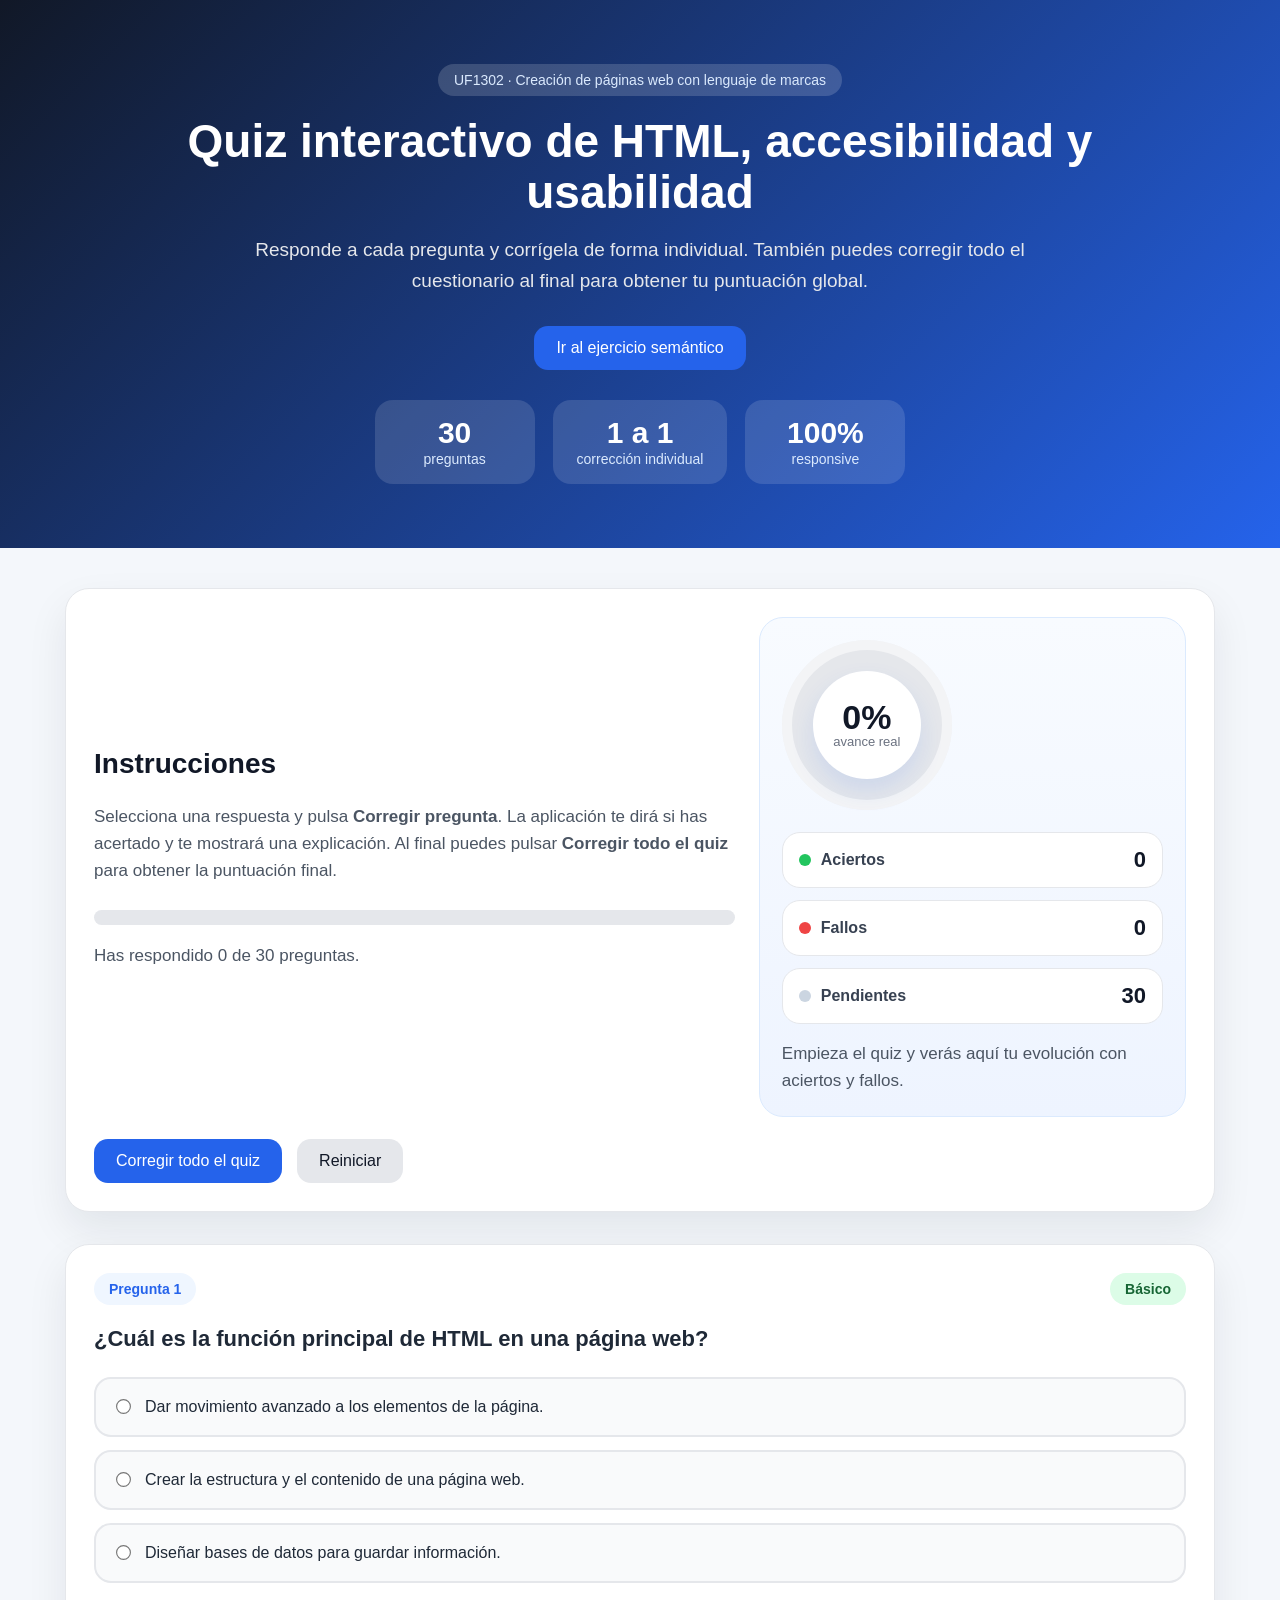
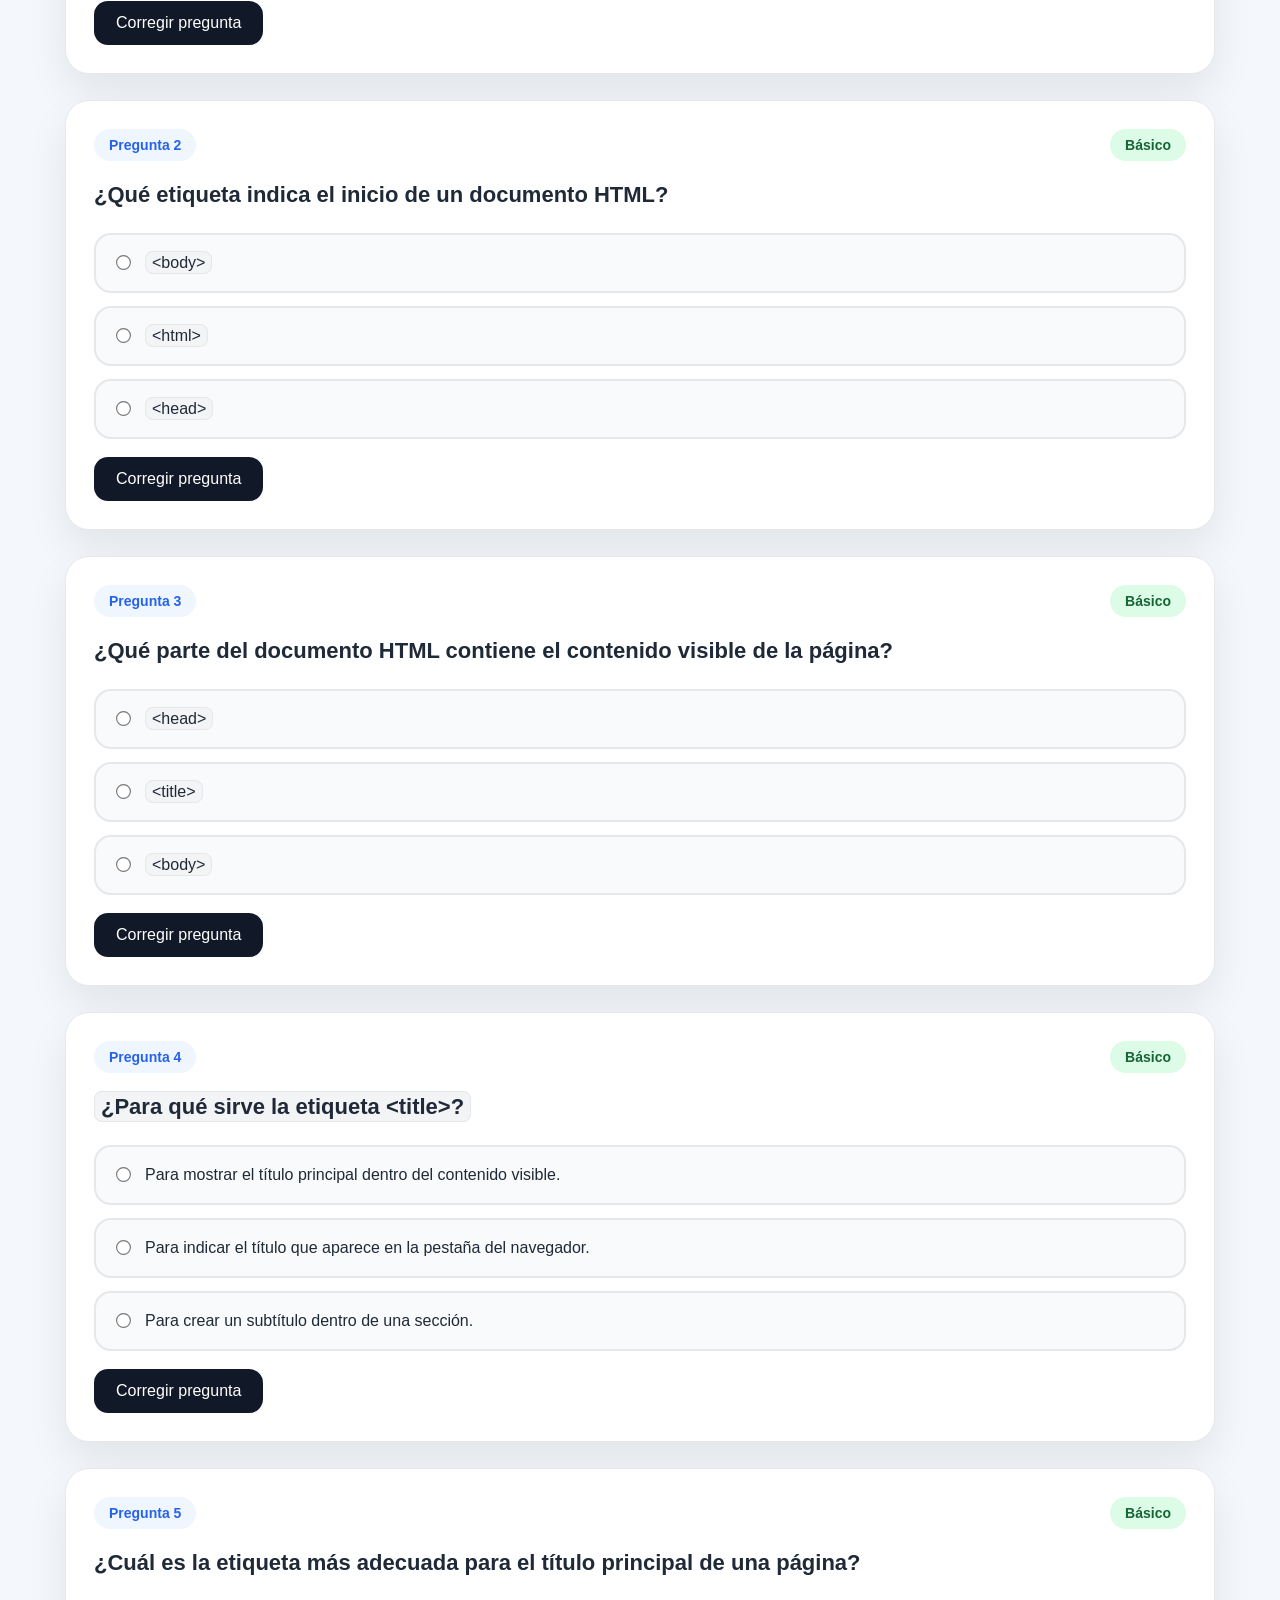
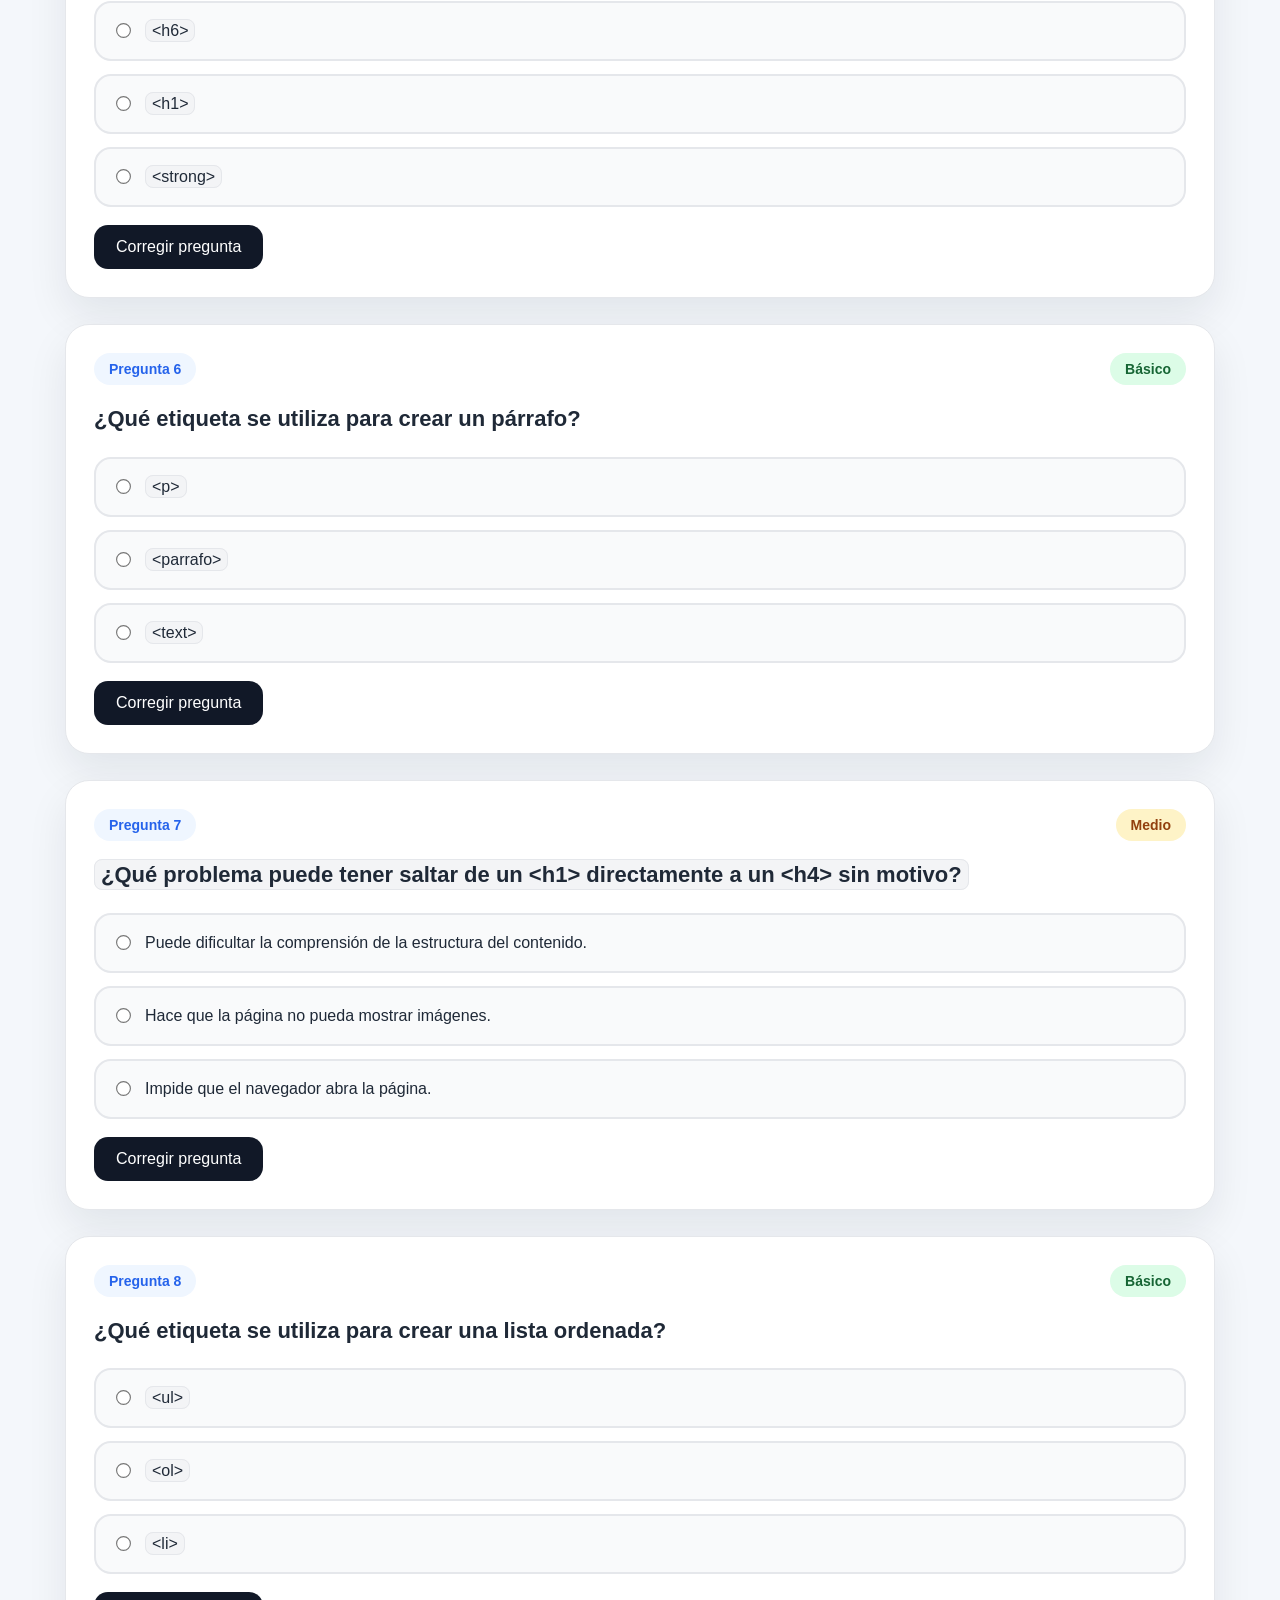
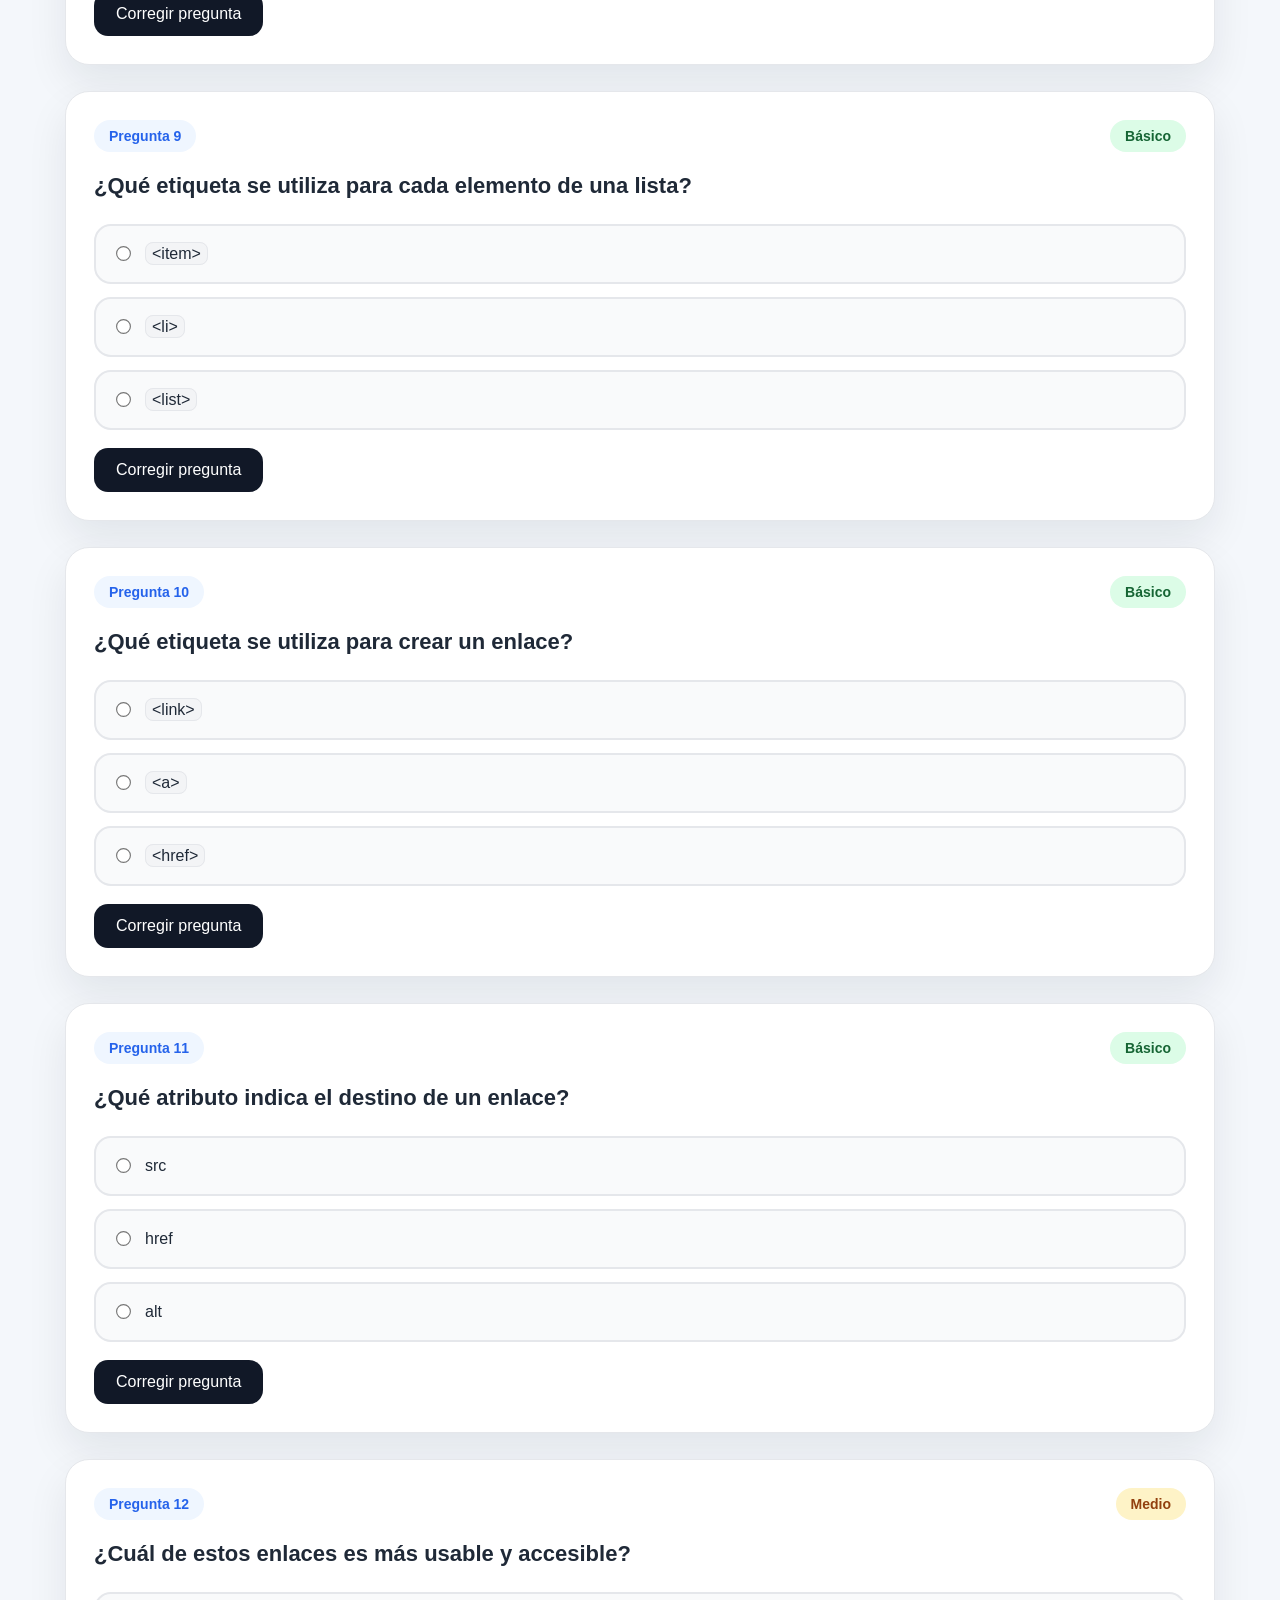
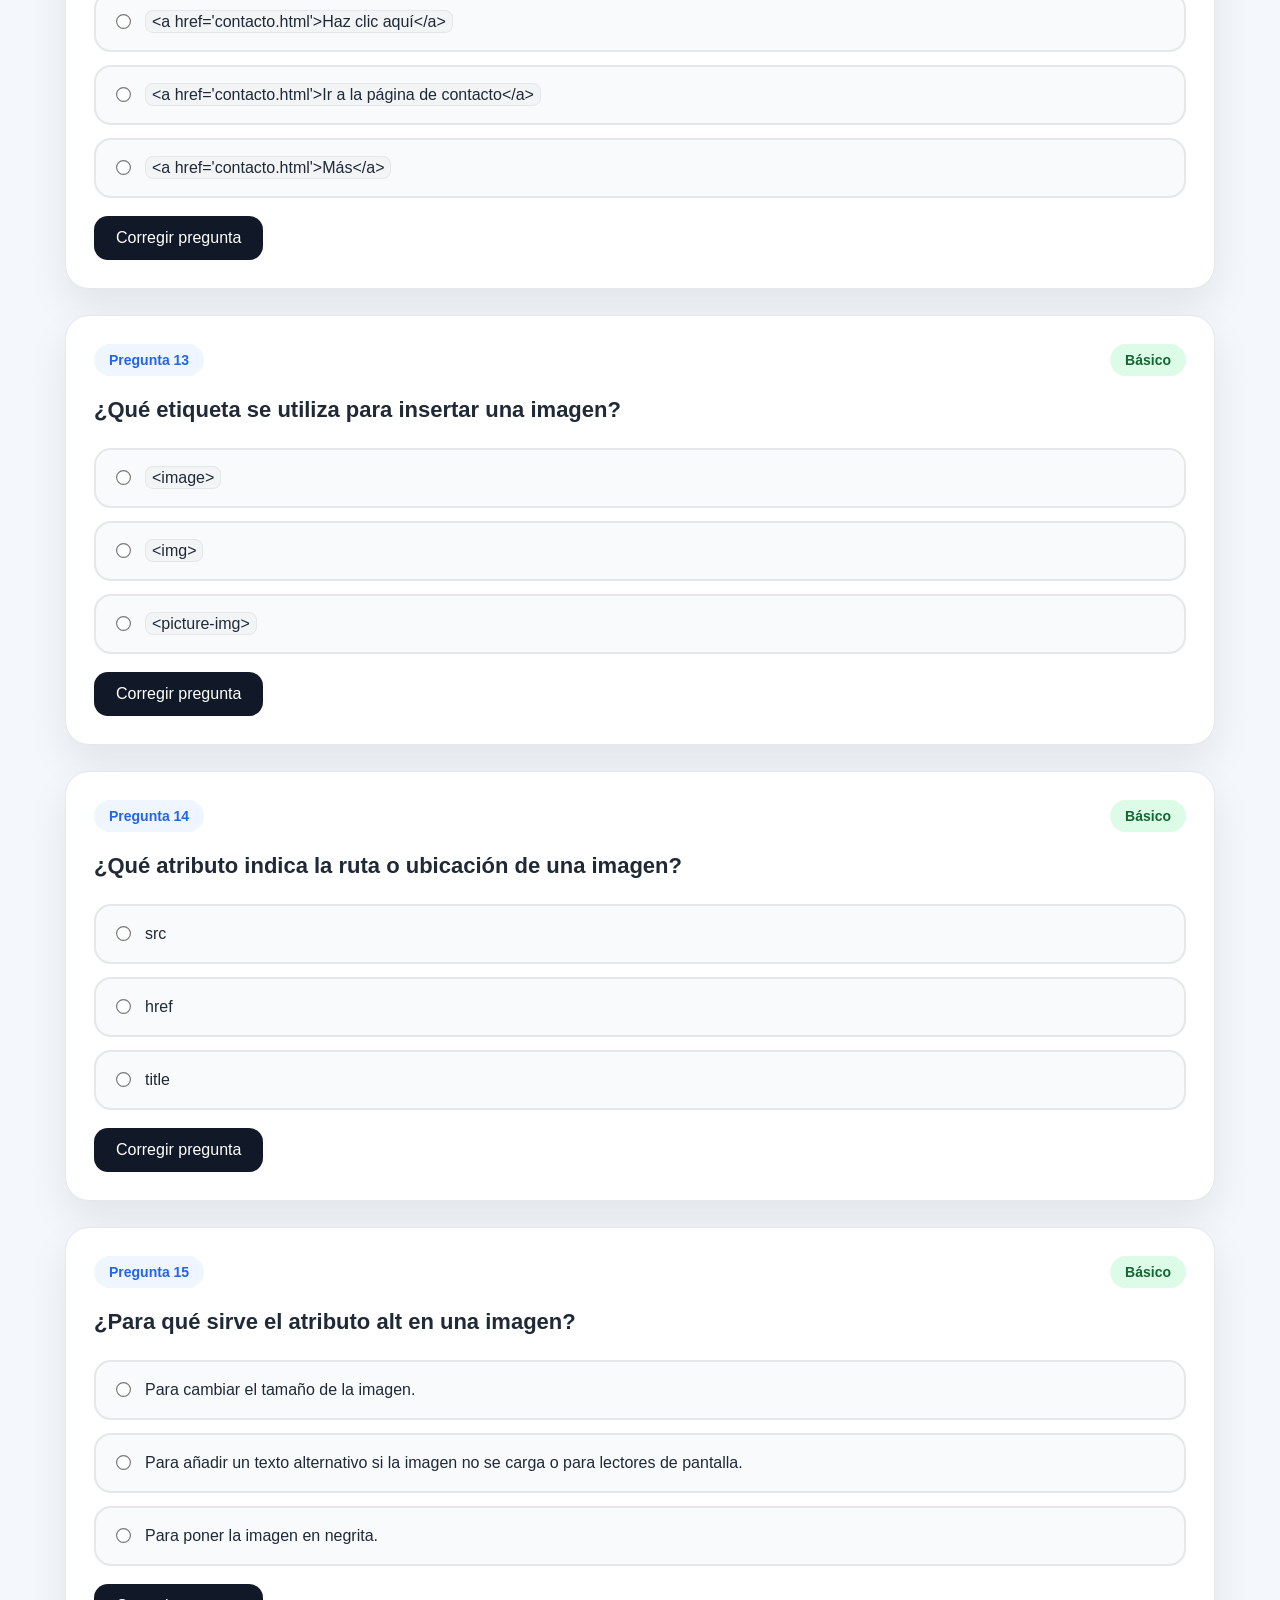
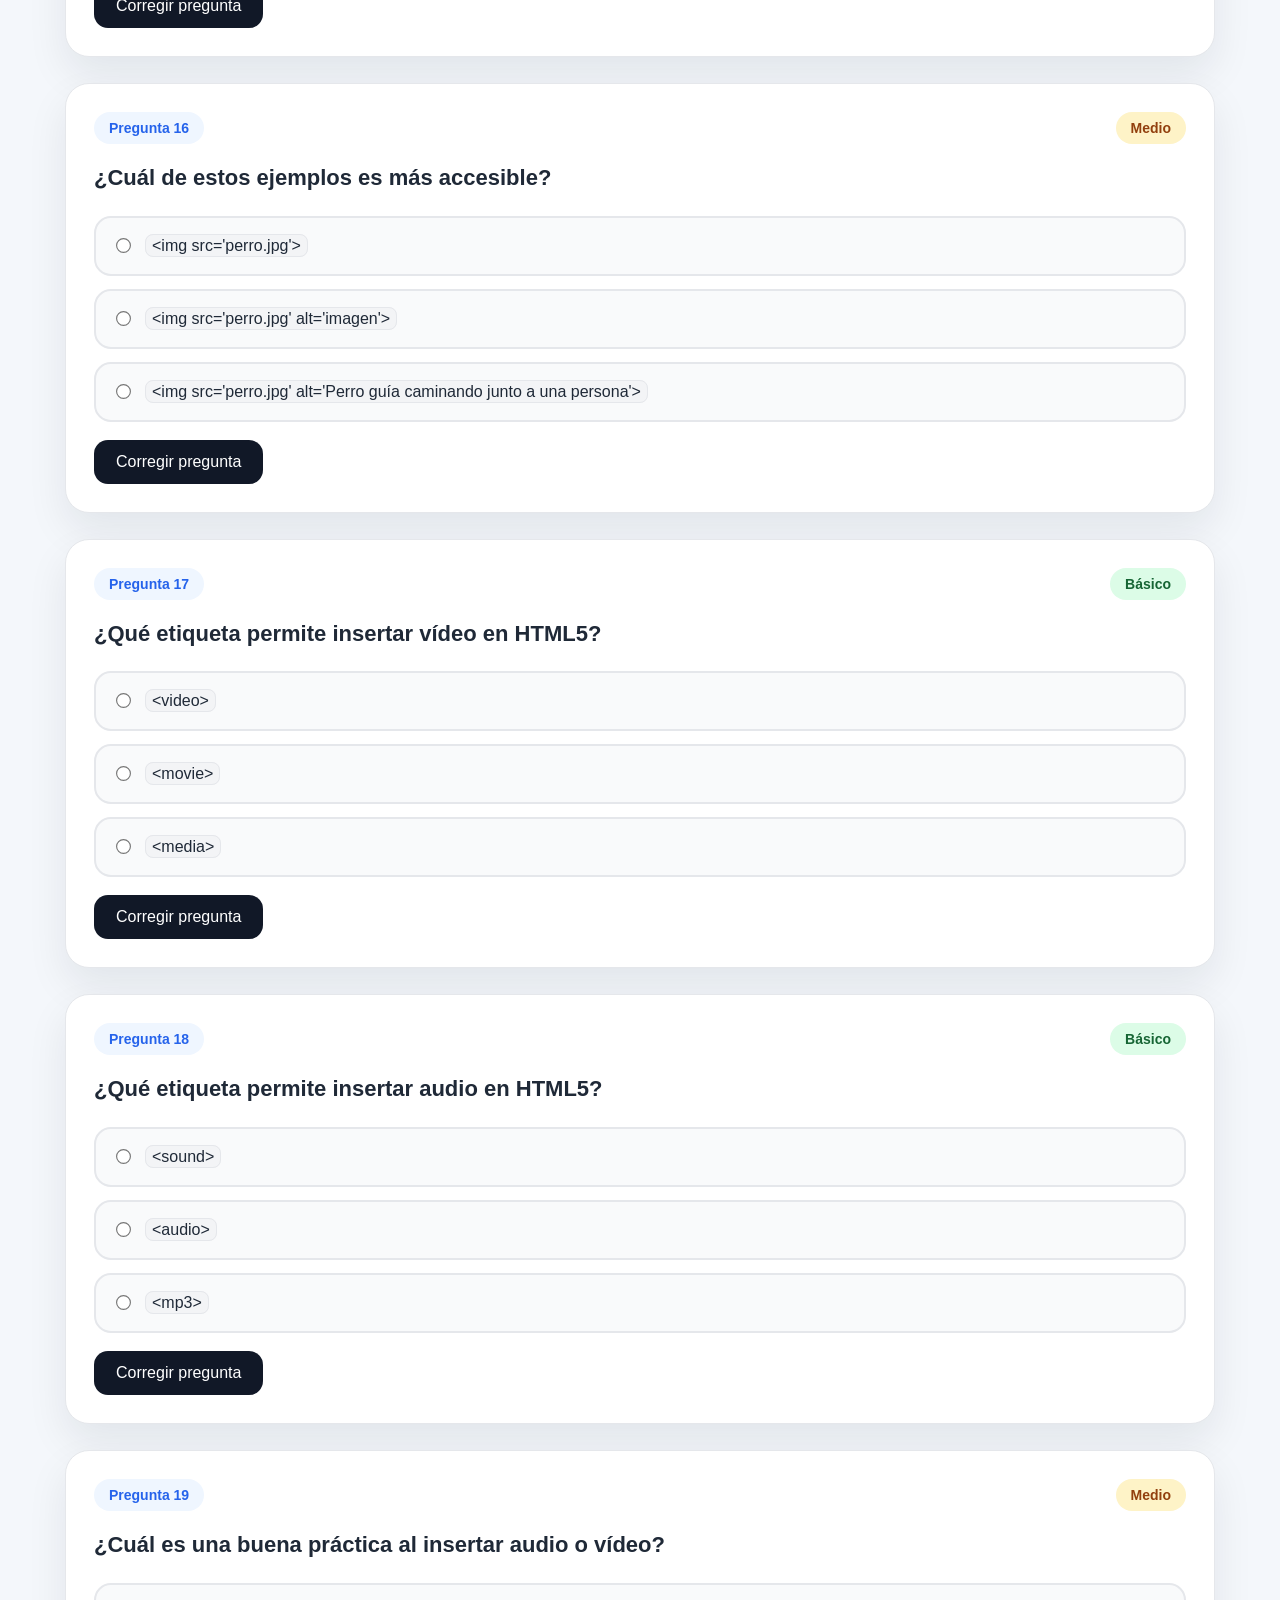
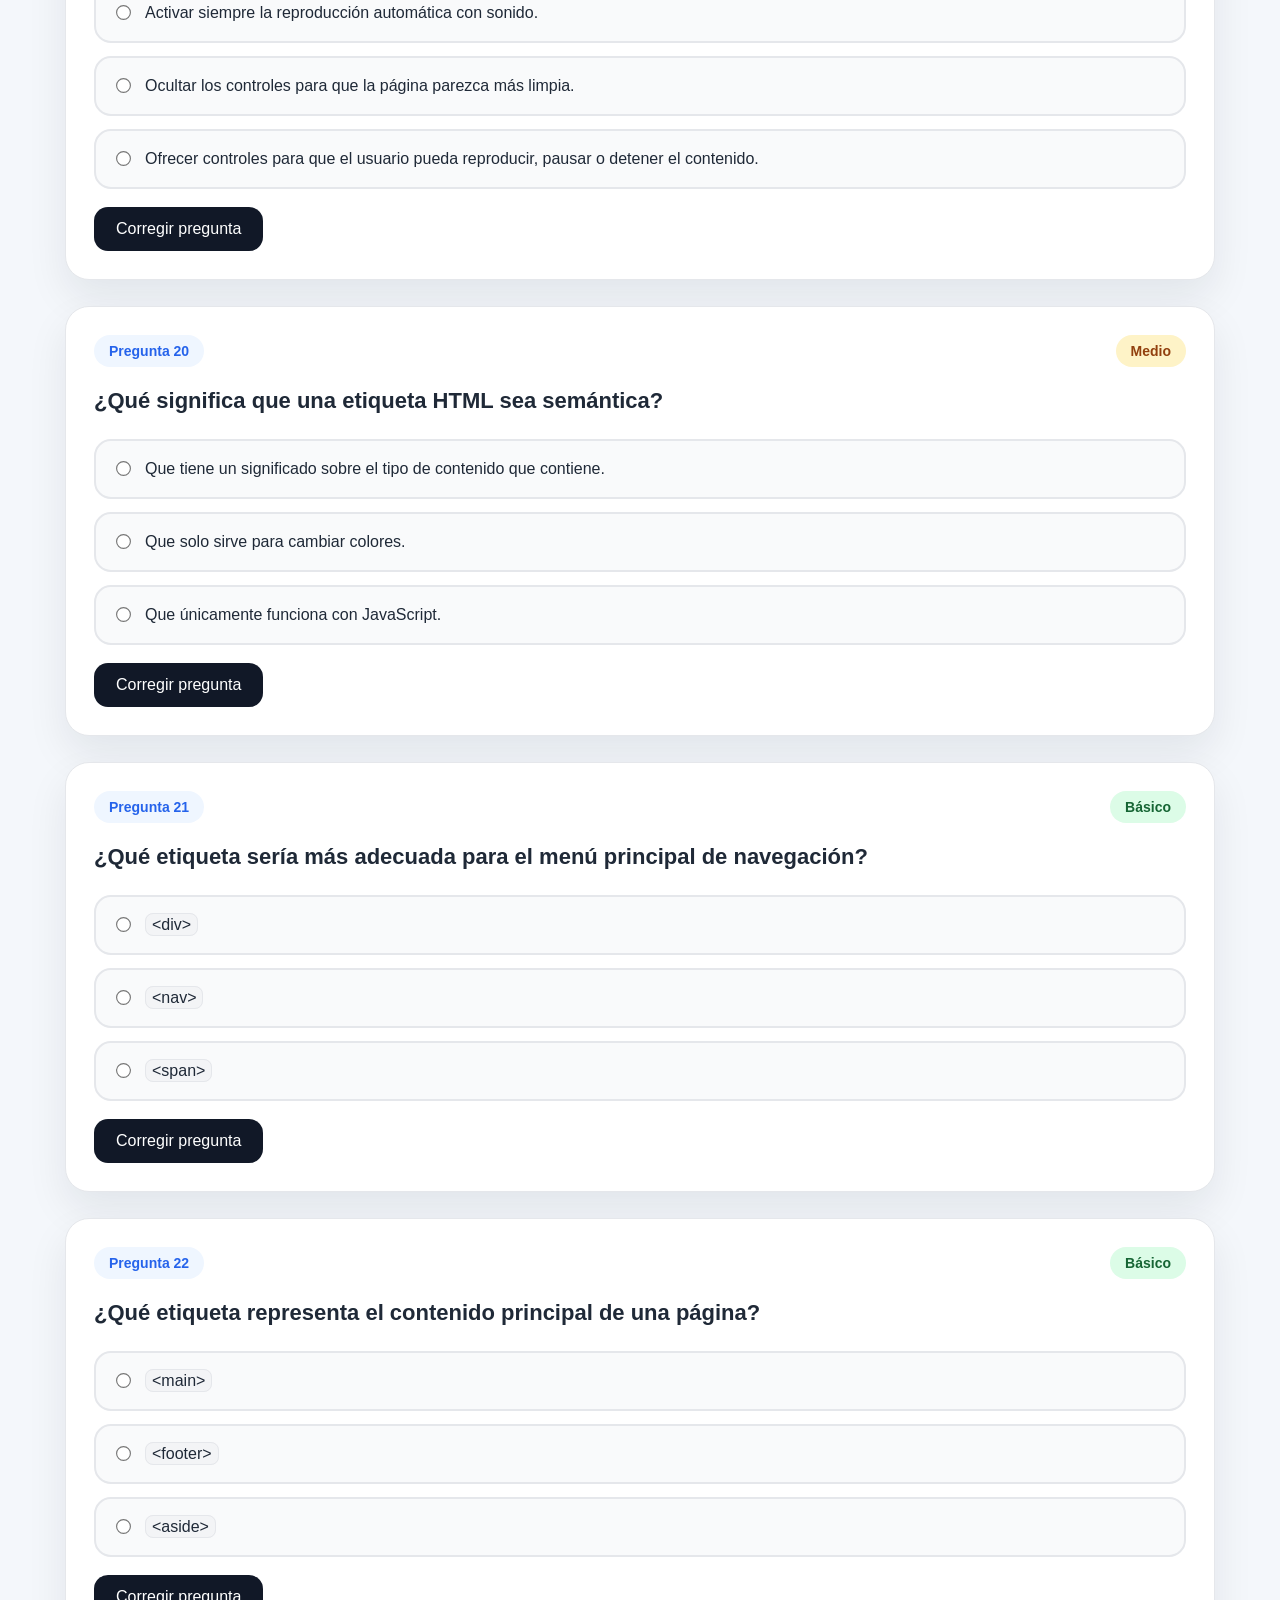
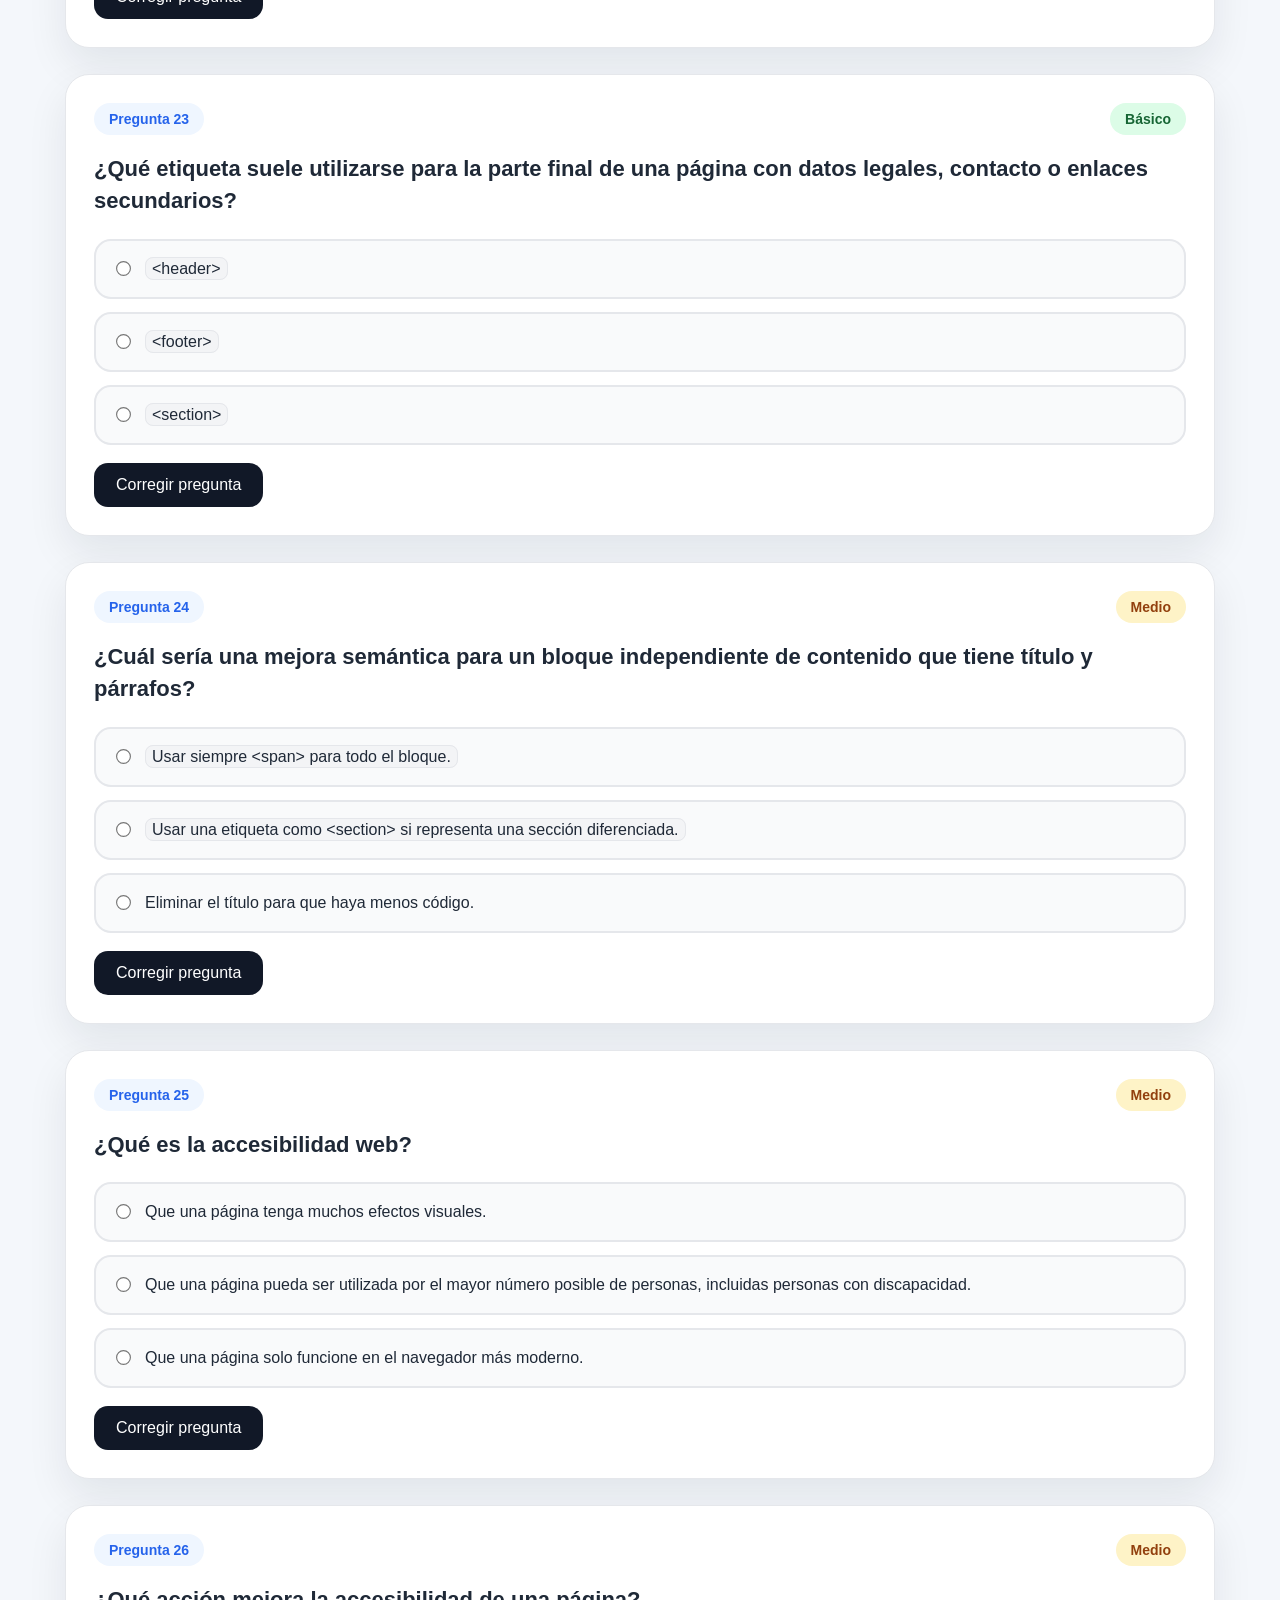
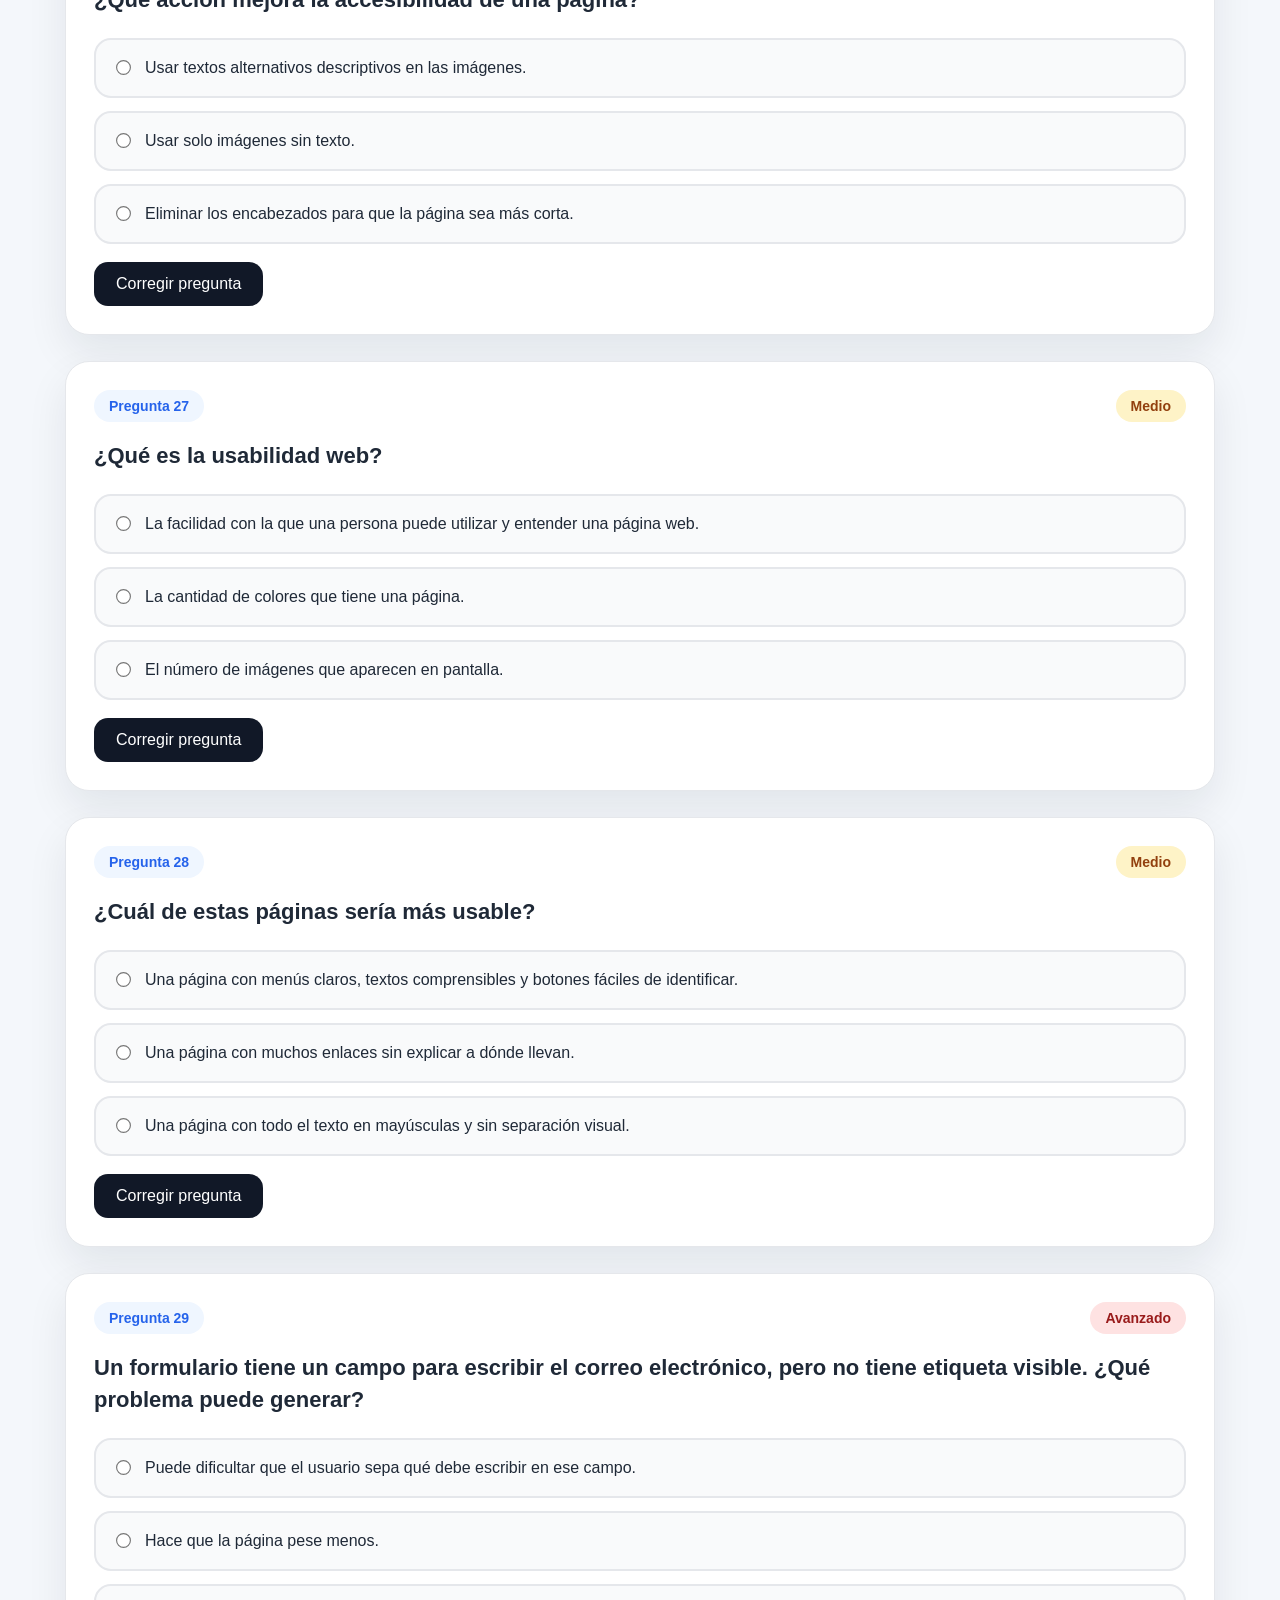
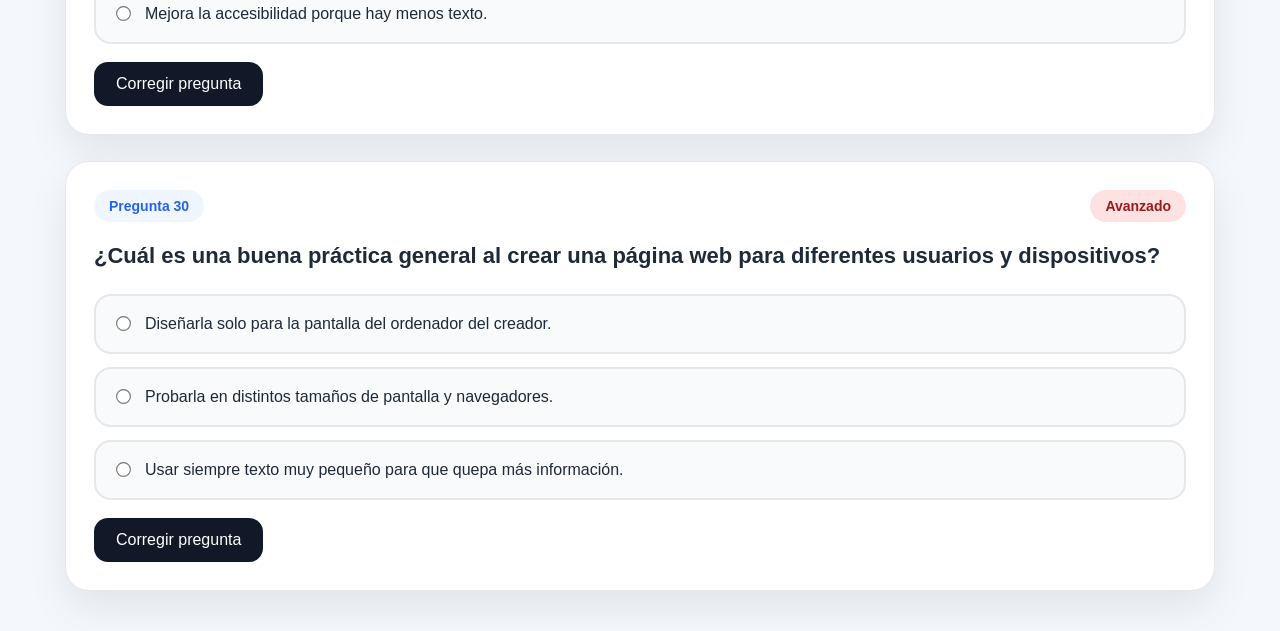
==== commit f4d2a903: "Unify styles and add semantic exercise" ====
--- a/index.html
+++ b/index.html
@@ -5,7 +5,7 @@
     <title>Quiz UF1302 - HTML, Accesibilidad y Usabilidad</title>
     <meta name="viewport" content="width=device-width, initial-scale=1.0">
     <style>
-:root{--fuente-base:Arial,Helvetica,sans-serif}*{box-sizing:border-box}html{scroll-behavior:smooth}body{margin:0;font-family:var(--fuente-base);background:#f4f7fb;color:#1f2937}.hero{background:linear-gradient(135deg,#111827,#2563eb);color:#fff;padding:64px 20px;text-align:center}.hero-contenido{max-width:1100px;margin:0 auto}.etiqueta{display:inline-block;background:rgba(255,255,255,.16);color:#dbeafe;padding:8px 16px;border-radius:999px;font-size:14px;margin-bottom:20px}h1{font-size:46px;margin:0 0 18px;line-height:1.1}.hero p{font-size:19px;max-width:780px;margin:0 auto 30px;line-height:1.6;color:#e5e7eb}.hero-datos{display:flex;justify-content:center;gap:18px;flex-wrap:wrap;margin-top:30px}.dato{background:rgba(255,255,255,.13);padding:16px 24px;border-radius:18px;min-width:160px}.dato strong{display:block;font-size:30px}.dato span{font-size:14px;color:#dbeafe}.contenedor{width:92%;max-width:1150px;margin:40px auto}.panel-info{background:#fff;padding:28px;border-radius:24px;box-shadow:0 18px 40px rgba(15,23,42,.08);margin-bottom:32px;border:1px solid #e5e7eb}.panel-info h2{margin-top:0;color:#111827;font-size:28px}.panel-info p{line-height:1.6;color:#4b5563;font-size:17px}.resumen-superior{display:grid;grid-template-columns:minmax(0,1.2fr) minmax(280px,.8fr);gap:24px;align-items:center}.panel-metricas{background:linear-gradient(180deg,#f8fbff,#eef4ff);border:1px solid #dbeafe;border-radius:24px;padding:22px}.grafico-wrap{display:flex;align-items:center;gap:22px;flex-wrap:wrap}.grafico-circular{width:170px;height:170px;border-radius:50%;background:conic-gradient(#22c55e 0deg,#22c55e 0deg,#ef4444 0deg,#ef4444 0deg,#e5e7eb 0deg 360deg);display:grid;place-items:center;box-shadow:inset 0 0 0 10px rgba(255,255,255,.55);transition:background .35s ease}.grafico-centro{width:108px;height:108px;border-radius:50%;background:#fff;display:flex;flex-direction:column;align-items:center;justify-content:center;text-align:center;box-shadow:0 12px 24px rgba(37,99,235,.12)}.grafico-centro strong{font-size:34px;color:#111827;line-height:1}.grafico-centro span{font-size:13px;color:#6b7280;max-width:68px;line-height:1.2}.leyenda-metricas{display:grid;gap:12px;flex:1;min-width:200px}.dato-metrica{display:flex;justify-content:space-between;align-items:center;background:#fff;border:1px solid #e5e7eb;border-radius:18px;padding:14px 16px}.dato-metrica .etiqueta-metrica{display:flex;align-items:center;gap:10px;font-weight:700;color:#374151}.punto{width:12px;height:12px;border-radius:50%}.punto.aciertos{background:#22c55e}.punto.fallos{background:#ef4444}.punto.pendientes{background:#cbd5e1}.valor-metrica{font-size:22px;font-weight:700;color:#111827}.mensaje-metricas{margin:16px 0 0;font-size:15px;color:#475569}.acciones-superiores{display:flex;gap:15px;flex-wrap:wrap;margin-top:22px}button{border:none;cursor:pointer;font-size:16px;border-radius:14px;padding:13px 22px;transition:.2s;font-family:inherit}.btn-principal{background:#2563eb;color:#fff}.btn-principal:hover{background:#1d4ed8;transform:translateY(-2px)}.btn-secundario{background:#e5e7eb;color:#111827}.btn-secundario:hover{background:#d1d5db;transform:translateY(-2px)}.btn-pregunta{background:#111827;color:#fff;margin-top:18px}.btn-pregunta:hover{background:#374151;transform:translateY(-2px)}.btn-modal{background:#111827;color:#fff;min-width:180px}.btn-modal:hover{background:#1f2937;transform:translateY(-2px)}.barra-progreso{background:#e5e7eb;border-radius:999px;overflow:hidden;height:15px;margin:26px 0 10px}.progreso{background:linear-gradient(90deg,#2563eb,#22c55e);width:0%;height:100%;transition:width .4s}.texto-progreso{font-size:15px;color:#6b7280}.quiz{display:grid;gap:26px}.pregunta{background:#fff;border-radius:24px;padding:28px;box-shadow:0 18px 40px rgba(15,23,42,.08);border:1px solid #e5e7eb}.pregunta-header{display:flex;justify-content:space-between;align-items:flex-start;gap:15px;margin-bottom:18px}.numero{background:#eff6ff;color:#2563eb;padding:8px 15px;border-radius:999px;font-weight:bold;font-size:14px;white-space:nowrap}.nivel{padding:8px 15px;border-radius:999px;font-size:14px;font-weight:bold;white-space:nowrap}.nivel.basico{background:#dcfce7;color:#166534}.nivel.medio{background:#fef3c7;color:#92400e}.nivel.avanzado{background:#fee2e2;color:#991b1b}.pregunta h3{margin:0;font-size:22px;line-height:1.45;font-family:var(--fuente-base)}.pregunta h3 .codigo{font-family:inherit}.opciones{display:grid;gap:13px;margin-top:22px}.opcion{border:2px solid #e5e7eb;border-radius:17px;padding:16px;background:#f9fafb;display:flex;gap:12px;align-items:flex-start;transition:.2s}.opcion:hover{border-color:#93c5fd;background:#eff6ff}.opcion input{margin-top:5px;transform:scale(1.15);flex:0 0 auto}.opcion label{cursor:pointer;line-height:1.5;width:100%;font-size:16px;color:#1f2937}.opcion label .codigo{font-family:inherit}.opcion.correcta{background:#dcfce7;border-color:#22c55e}.opcion.incorrecta{background:#fee2e2;border-color:#ef4444}.feedback{display:none;margin-top:20px;padding:18px;border-radius:17px;line-height:1.6;font-size:16px}.feedback.correcto{display:block;background:#dcfce7;border-left:7px solid #22c55e;color:#14532d}.feedback.incorrecto{display:block;background:#fee2e2;border-left:7px solid #ef4444;color:#7f1d1d}.feedback strong{font-weight:700}.explicacion{margin-top:10px;color:#374151}.resultado-final{display:none;background:#fff;padding:34px;border-radius:26px;box-shadow:0 18px 40px rgba(15,23,42,.08);margin:42px 0;border:1px solid #e5e7eb;text-align:center}.resultado-final.visible{display:block}.resultado-final h2{font-size:36px;margin-bottom:10px}.puntuacion{font-size:60px;font-weight:bold;color:#2563eb;margin:20px 0}.mensaje-final{font-size:18px;color:#4b5563;line-height:1.6;max-width:760px;margin:0 auto 28px}.modal{position:fixed;inset:0;background:rgba(15,23,42,.5);display:none;align-items:center;justify-content:center;padding:20px;z-index:1000}.modal.visible{display:flex}.modal-contenido{width:min(100%,520px);background:#fff;border-radius:28px;padding:30px;box-shadow:0 24px 60px rgba(15,23,42,.28);text-align:center;border:1px solid #e5e7eb}.modal-tipo{display:inline-flex;align-items:center;gap:8px;padding:8px 14px;border-radius:999px;font-size:14px;font-weight:700;margin-bottom:18px}.modal-tipo.correcto{background:#dcfce7;color:#166534}.modal-tipo.incorrecto{background:#fee2e2;color:#991b1b}.modal-contenido h3{margin:0 0 12px;font-size:30px;color:#111827}.modal-contenido p{margin:0 0 24px;color:#4b5563;font-size:18px;line-height:1.6}.codigo{font-family:Consolas,Menlo,Monaco,monospace;background:#f3f4f6;border:1px solid #e5e7eb;border-radius:8px;padding:2px 6px;white-space:normal}@media(max-width:900px){h1{font-size:38px}.hero{padding:52px 20px}.hero p{font-size:18px}.contenedor{width:94%}.resumen-superior{grid-template-columns:1fr}.panel-metricas{order:-1}.pregunta{padding:24px}.pregunta h3{font-size:20px}}@media(max-width:600px){.hero{padding:42px 16px}h1{font-size:30px}.hero p{font-size:16px}.dato{width:100%;min-width:auto}.contenedor{width:94%;margin:24px auto}.panel-info{padding:20px;border-radius:20px}.panel-info h2{font-size:23px}.panel-info p{font-size:16px}.grafico-wrap{justify-content:center}.grafico-circular{width:150px;height:150px}.grafico-centro{width:96px;height:96px}.grafico-centro strong{font-size:28px}.acciones-superiores{flex-direction:column}button{width:100%;font-size:16px;padding:14px}.pregunta{padding:20px;border-radius:20px}.pregunta-header{flex-direction:column;gap:10px}.pregunta h3{font-size:18px}.opcion{padding:14px}.opcion label{font-size:15px}.feedback{font-size:15px}.resultado-final{padding:24px}.resultado-final h2{font-size:28px}.puntuacion{font-size:44px}.mensaje-final{font-size:16px}.modal-contenido{padding:24px;border-radius:22px}.modal-contenido h3{font-size:25px}.modal-contenido p{font-size:16px}}@media(min-width:1300px){.contenedor{max-width:1250px}.pregunta h3{font-size:24px}.opcion label{font-size:17px}}
+:root{--fuente-base:Arial,Helvetica,sans-serif}*{box-sizing:border-box}html{scroll-behavior:smooth}body{margin:0;font-family:var(--fuente-base);background:#f4f7fb;color:#1f2937}.hero{background:linear-gradient(135deg,#111827,#2563eb);color:#fff;padding:64px 20px;text-align:center}.hero-contenido{max-width:1100px;margin:0 auto}.etiqueta{display:inline-block;background:rgba(255,255,255,.16);color:#dbeafe;padding:8px 16px;border-radius:999px;font-size:14px;margin-bottom:20px}.hero-enlaces{display:flex;justify-content:center;gap:14px;flex-wrap:wrap;margin-top:24px}h1{font-size:46px;margin:0 0 18px;line-height:1.1}.hero p{font-size:19px;max-width:780px;margin:0 auto 30px;line-height:1.6;color:#e5e7eb}.hero-datos{display:flex;justify-content:center;gap:18px;flex-wrap:wrap;margin-top:30px}.dato{background:rgba(255,255,255,.13);padding:16px 24px;border-radius:18px;min-width:160px}.dato strong{display:block;font-size:30px}.dato span{font-size:14px;color:#dbeafe}.contenedor{width:92%;max-width:1150px;margin:40px auto}.panel-info{background:#fff;padding:28px;border-radius:24px;box-shadow:0 18px 40px rgba(15,23,42,.08);margin-bottom:32px;border:1px solid #e5e7eb}.panel-info h2{margin-top:0;color:#111827;font-size:28px}.panel-info p{line-height:1.6;color:#4b5563;font-size:17px}.resumen-superior{display:grid;grid-template-columns:minmax(0,1.2fr) minmax(280px,.8fr);gap:24px;align-items:center}.panel-metricas{background:linear-gradient(180deg,#f8fbff,#eef4ff);border:1px solid #dbeafe;border-radius:24px;padding:22px}.grafico-wrap{display:flex;align-items:center;gap:22px;flex-wrap:wrap}.grafico-circular{width:170px;height:170px;border-radius:50%;background:conic-gradient(#22c55e 0deg,#22c55e 0deg,#ef4444 0deg,#ef4444 0deg,#e5e7eb 0deg 360deg);display:grid;place-items:center;box-shadow:inset 0 0 0 10px rgba(255,255,255,.55);transition:background .35s ease}.grafico-centro{width:108px;height:108px;border-radius:50%;background:#fff;display:flex;flex-direction:column;align-items:center;justify-content:center;text-align:center;box-shadow:0 12px 24px rgba(37,99,235,.12)}.grafico-centro strong{font-size:34px;color:#111827;line-height:1}.grafico-centro span{font-size:13px;color:#6b7280;max-width:68px;line-height:1.2}.leyenda-metricas{display:grid;gap:12px;flex:1;min-width:200px}.dato-metrica{display:flex;justify-content:space-between;align-items:center;background:#fff;border:1px solid #e5e7eb;border-radius:18px;padding:14px 16px}.dato-metrica .etiqueta-metrica{display:flex;align-items:center;gap:10px;font-weight:700;color:#374151}.punto{width:12px;height:12px;border-radius:50%}.punto.aciertos{background:#22c55e}.punto.fallos{background:#ef4444}.punto.pendientes{background:#cbd5e1}.valor-metrica{font-size:22px;font-weight:700;color:#111827}.mensaje-metricas{margin:16px 0 0;font-size:15px;color:#475569}.acciones-superiores{display:flex;gap:15px;flex-wrap:wrap;margin-top:22px}button,.enlace-accion{border:none;cursor:pointer;font-size:16px;border-radius:14px;padding:13px 22px;transition:.2s;font-family:inherit}.enlace-accion{text-decoration:none;display:inline-flex;align-items:center;justify-content:center}.btn-principal,.enlace-principal{background:#2563eb;color:#fff}.btn-principal:hover,.enlace-principal:hover{background:#1d4ed8;transform:translateY(-2px)}.btn-secundario,.enlace-secundario{background:#e5e7eb;color:#111827}.btn-secundario:hover,.enlace-secundario:hover{background:#d1d5db;transform:translateY(-2px)}.btn-pregunta{background:#111827;color:#fff;margin-top:18px}.btn-pregunta:hover{background:#374151;transform:translateY(-2px)}.btn-modal{background:#111827;color:#fff;min-width:180px}.btn-modal:hover{background:#1f2937;transform:translateY(-2px)}.barra-progreso{background:#e5e7eb;border-radius:999px;overflow:hidden;height:15px;margin:26px 0 10px}.progreso{background:linear-gradient(90deg,#2563eb,#22c55e);width:0%;height:100%;transition:width .4s}.texto-progreso{font-size:15px;color:#6b7280}.quiz{display:grid;gap:26px}.pregunta{background:#fff;border-radius:24px;padding:28px;box-shadow:0 18px 40px rgba(15,23,42,.08);border:1px solid #e5e7eb}.pregunta-header{display:flex;justify-content:space-between;align-items:flex-start;gap:15px;margin-bottom:18px}.numero{background:#eff6ff;color:#2563eb;padding:8px 15px;border-radius:999px;font-weight:bold;font-size:14px;white-space:nowrap}.nivel{padding:8px 15px;border-radius:999px;font-size:14px;font-weight:bold;white-space:nowrap}.nivel.basico{background:#dcfce7;color:#166534}.nivel.medio{background:#fef3c7;color:#92400e}.nivel.avanzado{background:#fee2e2;color:#991b1b}.pregunta h3{margin:0;font-size:22px;line-height:1.45;font-family:var(--fuente-base)}.pregunta h3 .codigo{font-family:inherit}.opciones{display:grid;gap:13px;margin-top:22px}.opcion{border:2px solid #e5e7eb;border-radius:17px;padding:16px;background:#f9fafb;display:flex;gap:12px;align-items:flex-start;transition:.2s}.opcion:hover{border-color:#93c5fd;background:#eff6ff}.opcion input{margin-top:5px;transform:scale(1.15);flex:0 0 auto}.opcion label{cursor:pointer;line-height:1.5;width:100%;font-size:16px;color:#1f2937}.opcion label .codigo{font-family:inherit}.opcion.correcta{background:#dcfce7;border-color:#22c55e}.opcion.incorrecta{background:#fee2e2;border-color:#ef4444}.feedback{display:none;margin-top:20px;padding:18px;border-radius:17px;line-height:1.6;font-size:16px}.feedback.correcto{display:block;background:#dcfce7;border-left:7px solid #22c55e;color:#14532d}.feedback.incorrecto{display:block;background:#fee2e2;border-left:7px solid #ef4444;color:#7f1d1d}.feedback strong{font-weight:700}.explicacion{margin-top:10px;color:#374151}.resultado-final{display:none;background:#fff;padding:34px;border-radius:26px;box-shadow:0 18px 40px rgba(15,23,42,.08);margin:42px 0;border:1px solid #e5e7eb;text-align:center}.resultado-final.visible{display:block}.resultado-final h2{font-size:36px;margin-bottom:10px}.puntuacion{font-size:60px;font-weight:bold;color:#2563eb;margin:20px 0}.mensaje-final{font-size:18px;color:#4b5563;line-height:1.6;max-width:760px;margin:0 auto 28px}.modal{position:fixed;inset:0;background:rgba(15,23,42,.5);display:none;align-items:center;justify-content:center;padding:20px;z-index:1000}.modal.visible{display:flex}.modal-contenido{width:min(100%,520px);background:#fff;border-radius:28px;padding:30px;box-shadow:0 24px 60px rgba(15,23,42,.28);text-align:center;border:1px solid #e5e7eb}.modal-tipo{display:inline-flex;align-items:center;gap:8px;padding:8px 14px;border-radius:999px;font-size:14px;font-weight:700;margin-bottom:18px}.modal-tipo.correcto{background:#dcfce7;color:#166534}.modal-tipo.incorrecto{background:#fee2e2;color:#991b1b}.modal-contenido h3{margin:0 0 12px;font-size:30px;color:#111827}.modal-contenido p{margin:0 0 24px;color:#4b5563;font-size:18px;line-height:1.6}.codigo{font-family:Consolas,Menlo,Monaco,monospace;background:#f3f4f6;border:1px solid #e5e7eb;border-radius:8px;padding:2px 6px;white-space:normal}@media(max-width:900px){h1{font-size:38px}.hero{padding:52px 20px}.hero p{font-size:18px}.contenedor{width:94%}.resumen-superior{grid-template-columns:1fr}.panel-metricas{order:-1}.pregunta{padding:24px}.pregunta h3{font-size:20px}}@media(max-width:600px){.hero{padding:42px 16px}h1{font-size:30px}.hero p{font-size:16px}.dato{width:100%;min-width:auto}.contenedor{width:94%;margin:24px auto}.panel-info{padding:20px;border-radius:20px}.panel-info h2{font-size:23px}.panel-info p{font-size:16px}.hero-enlaces,.grafico-wrap{justify-content:center}.grafico-circular{width:150px;height:150px}.grafico-centro{width:96px;height:96px}.grafico-centro strong{font-size:28px}.acciones-superiores{flex-direction:column}button,.enlace-accion{width:100%;font-size:16px;padding:14px}.pregunta{padding:20px;border-radius:20px}.pregunta-header{flex-direction:column;gap:10px}.pregunta h3{font-size:18px}.opcion{padding:14px}.opcion label{font-size:15px}.feedback{font-size:15px}.resultado-final{padding:24px}.resultado-final h2{font-size:28px}.puntuacion{font-size:44px}.mensaje-final{font-size:16px}.modal-contenido{padding:24px;border-radius:22px}.modal-contenido h3{font-size:25px}.modal-contenido p{font-size:16px}}@media(min-width:1300px){.contenedor{max-width:1250px}.pregunta h3{font-size:24px}.opcion label{font-size:17px}}
 </style>
 </head>
 <body>
@@ -14,6 +14,9 @@
             <span class="etiqueta">UF1302 · Creación de páginas web con lenguaje de marcas</span>
             <h1>Quiz interactivo de HTML, accesibilidad y usabilidad</h1>
             <p>Responde a cada pregunta y corrígela de forma individual. También puedes corregir todo el cuestionario al final para obtener tu puntuación global.</p>
+            <div class="hero-enlaces">
+                <a class="enlace-accion enlace-principal" href="ejercicio-semantica.html">Ir al ejercicio semántico</a>
+            </div>
             <div class="hero-datos">
                 <div class="dato"><strong>30</strong><span>preguntas</span></div>
                 <div class="dato"><strong>1 a 1</strong><span>corrección individual</span></div>
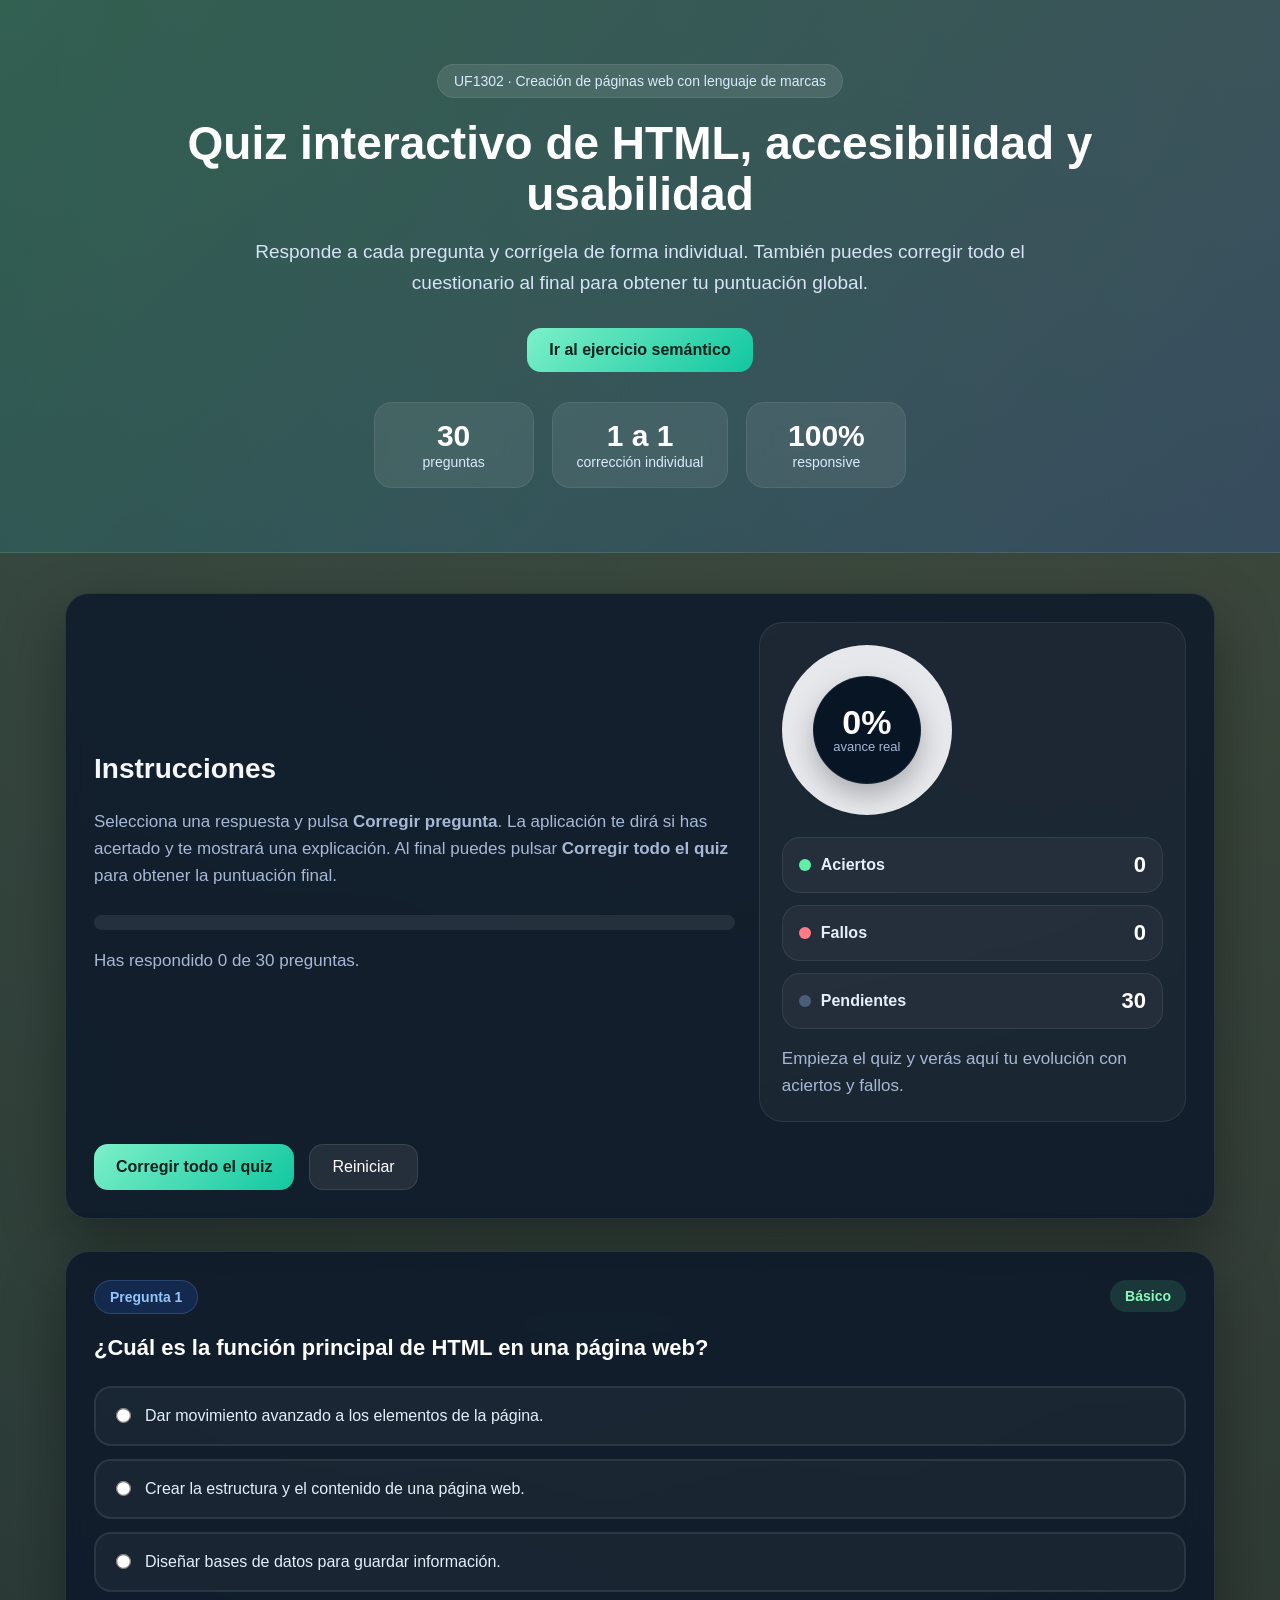
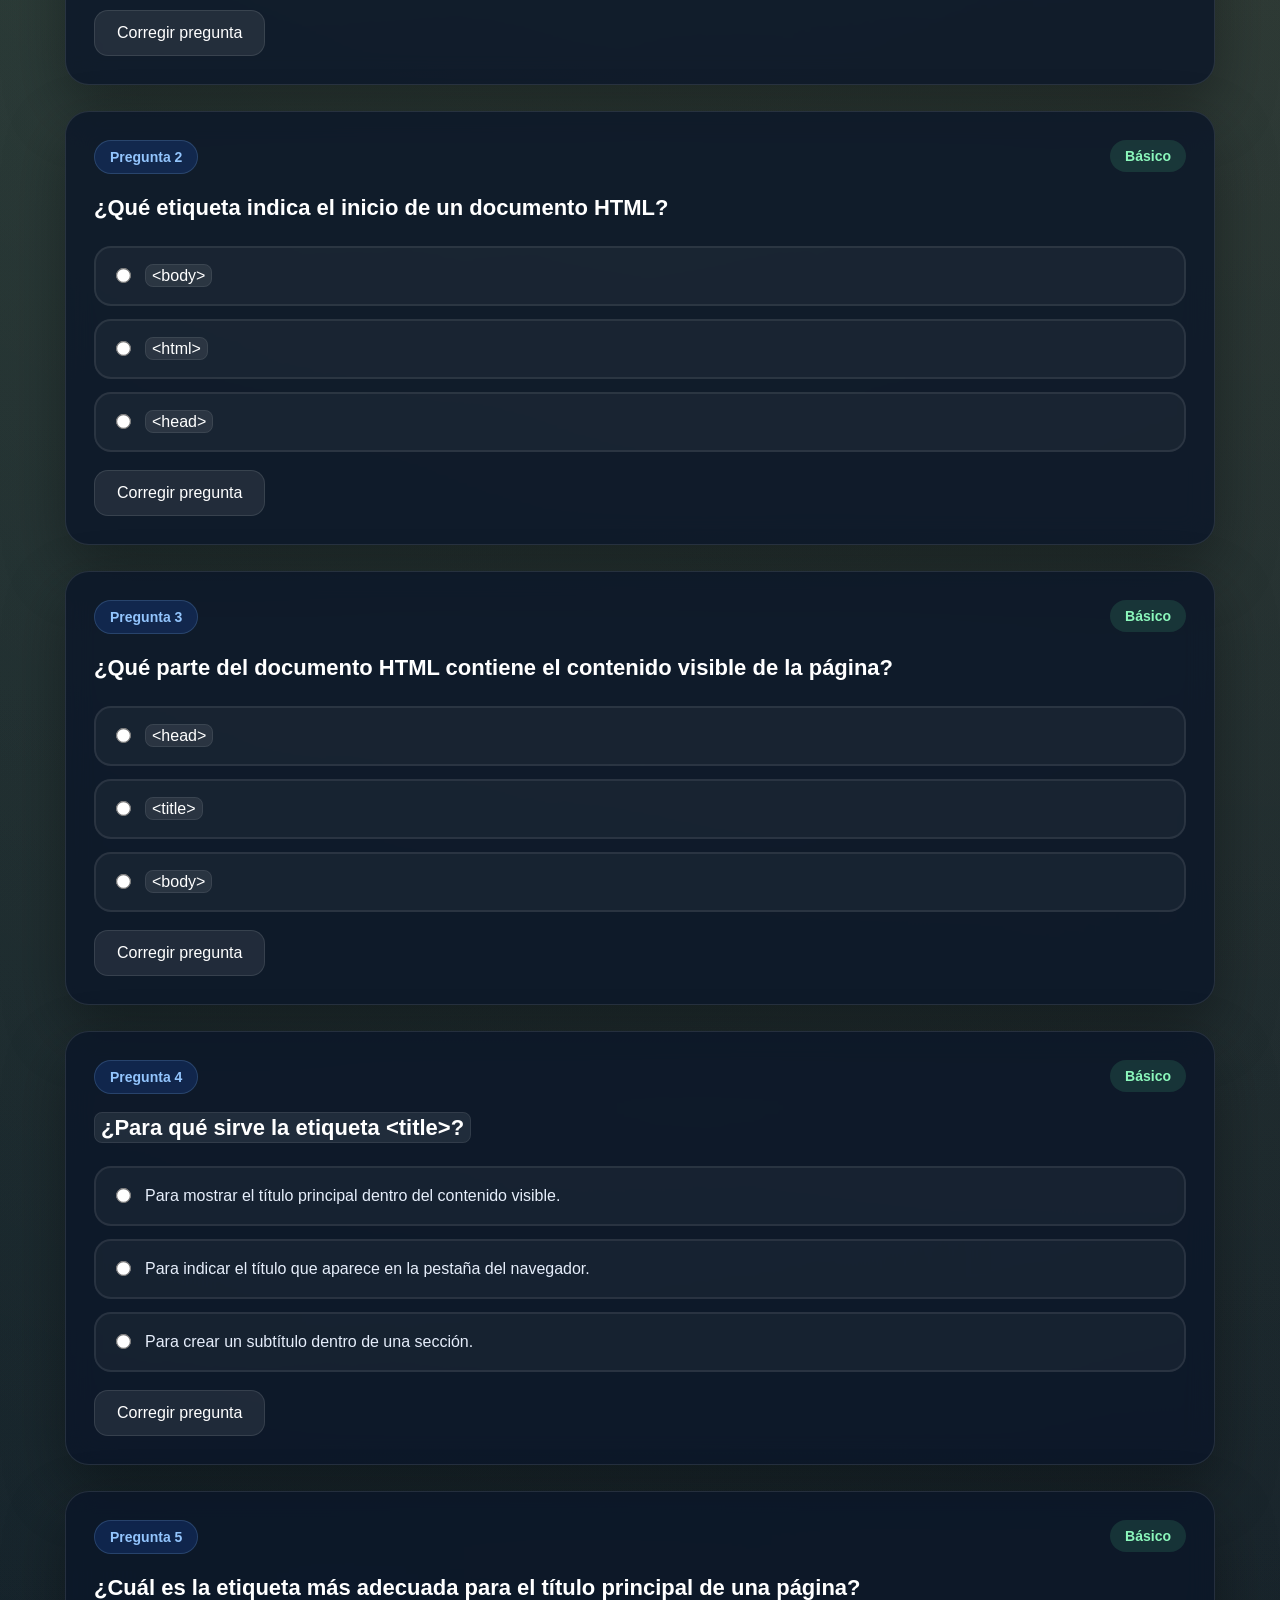
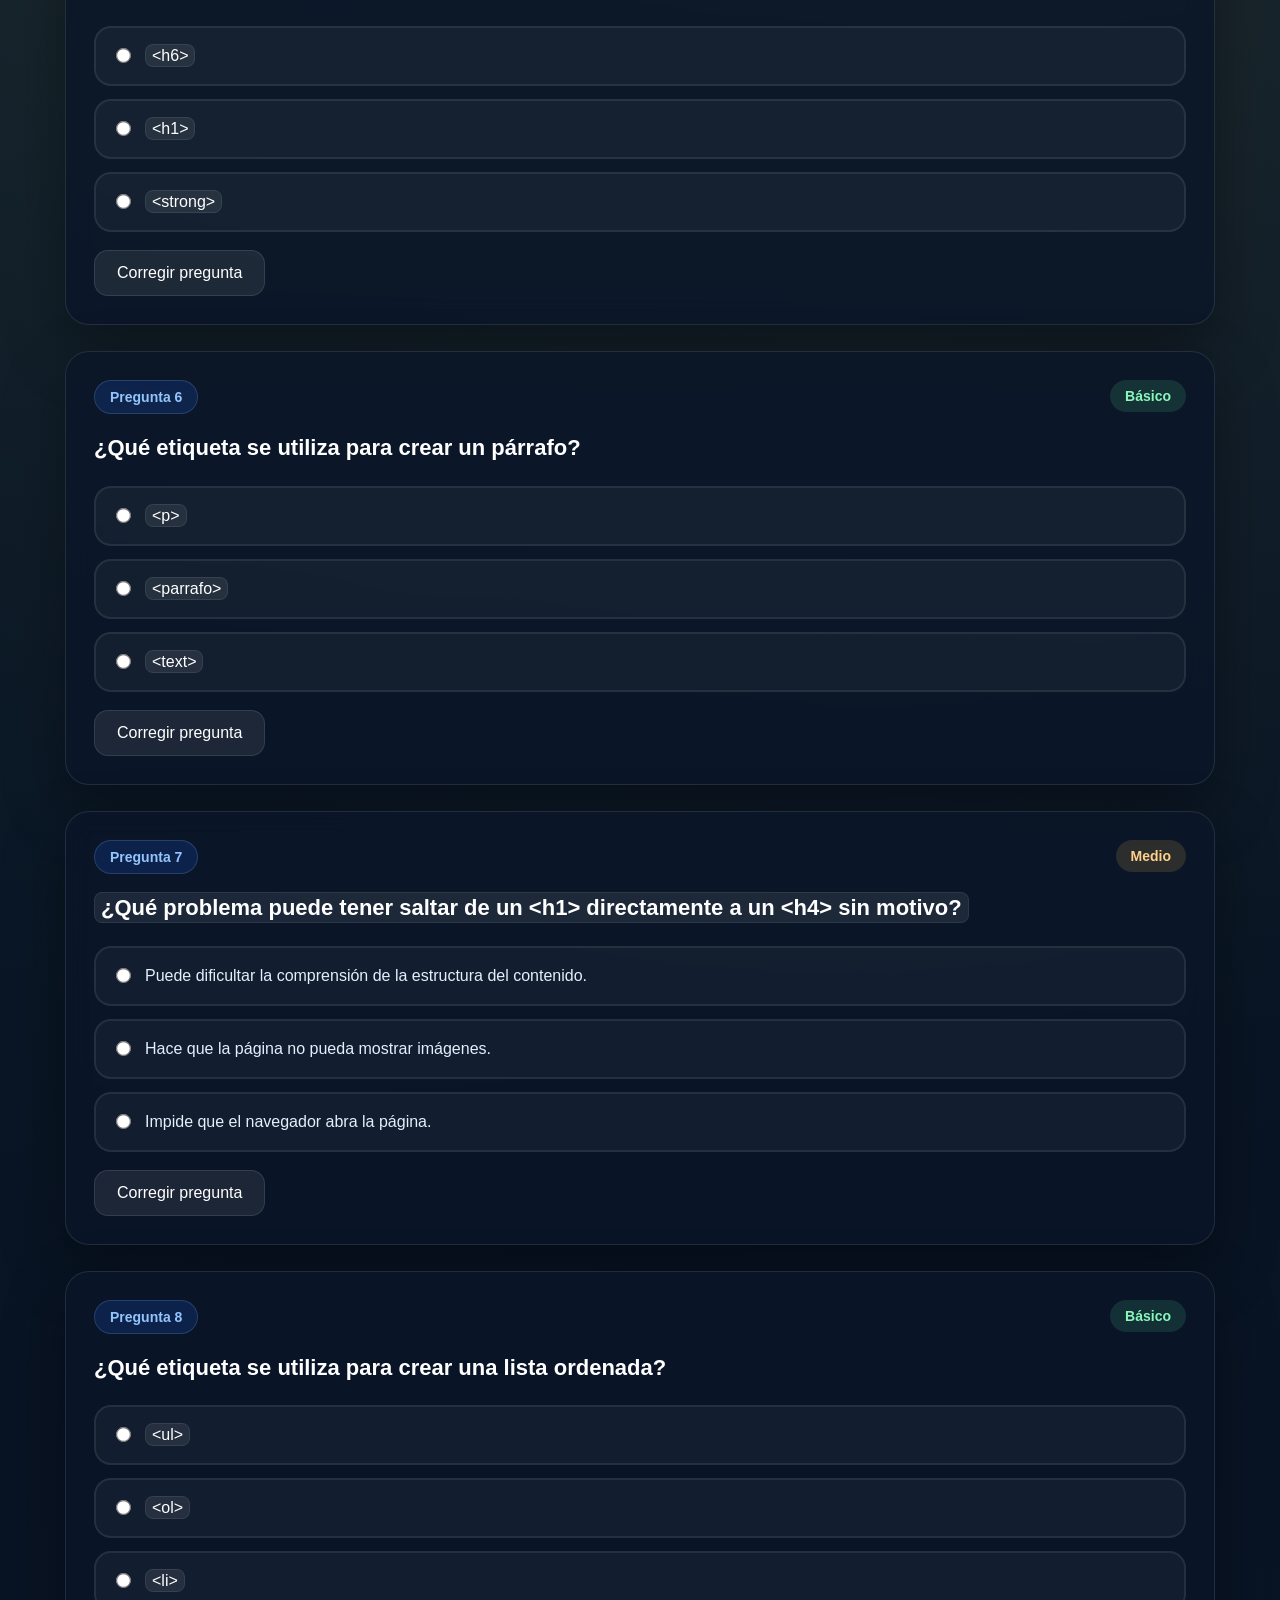
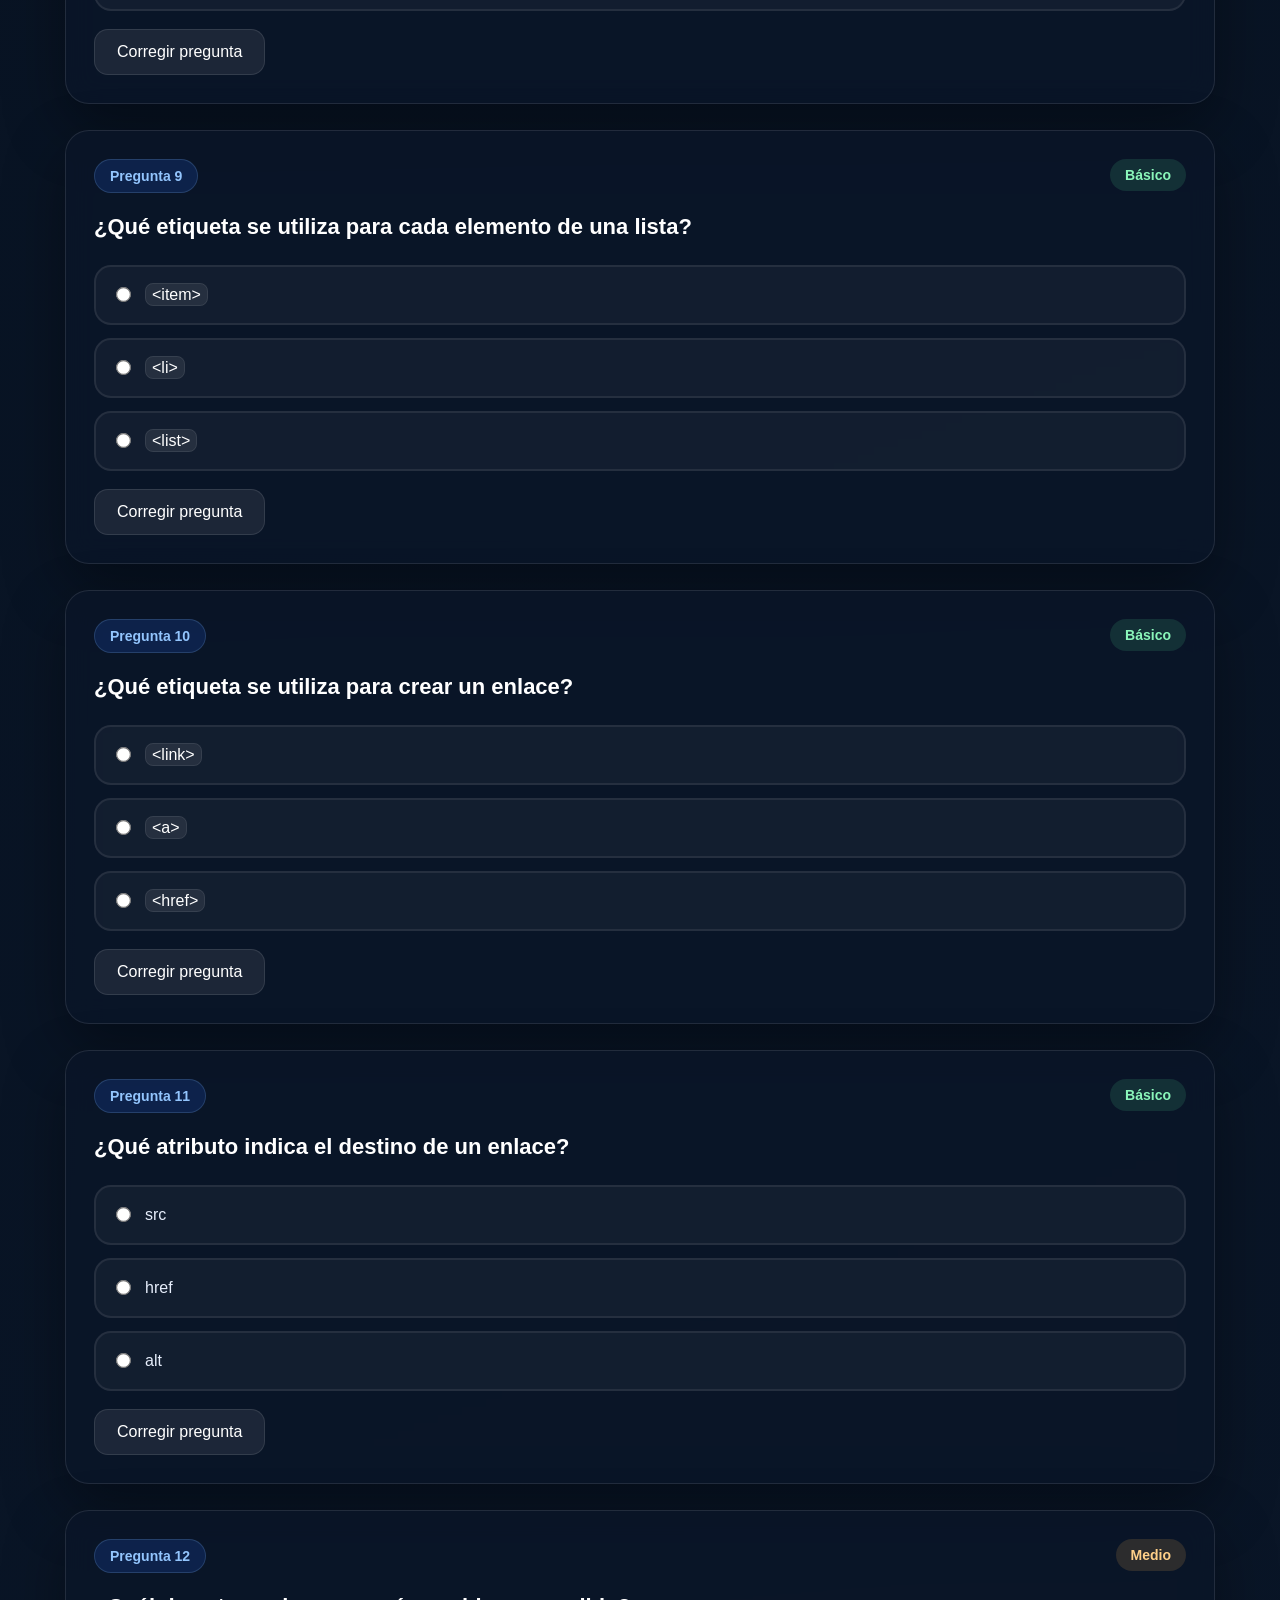
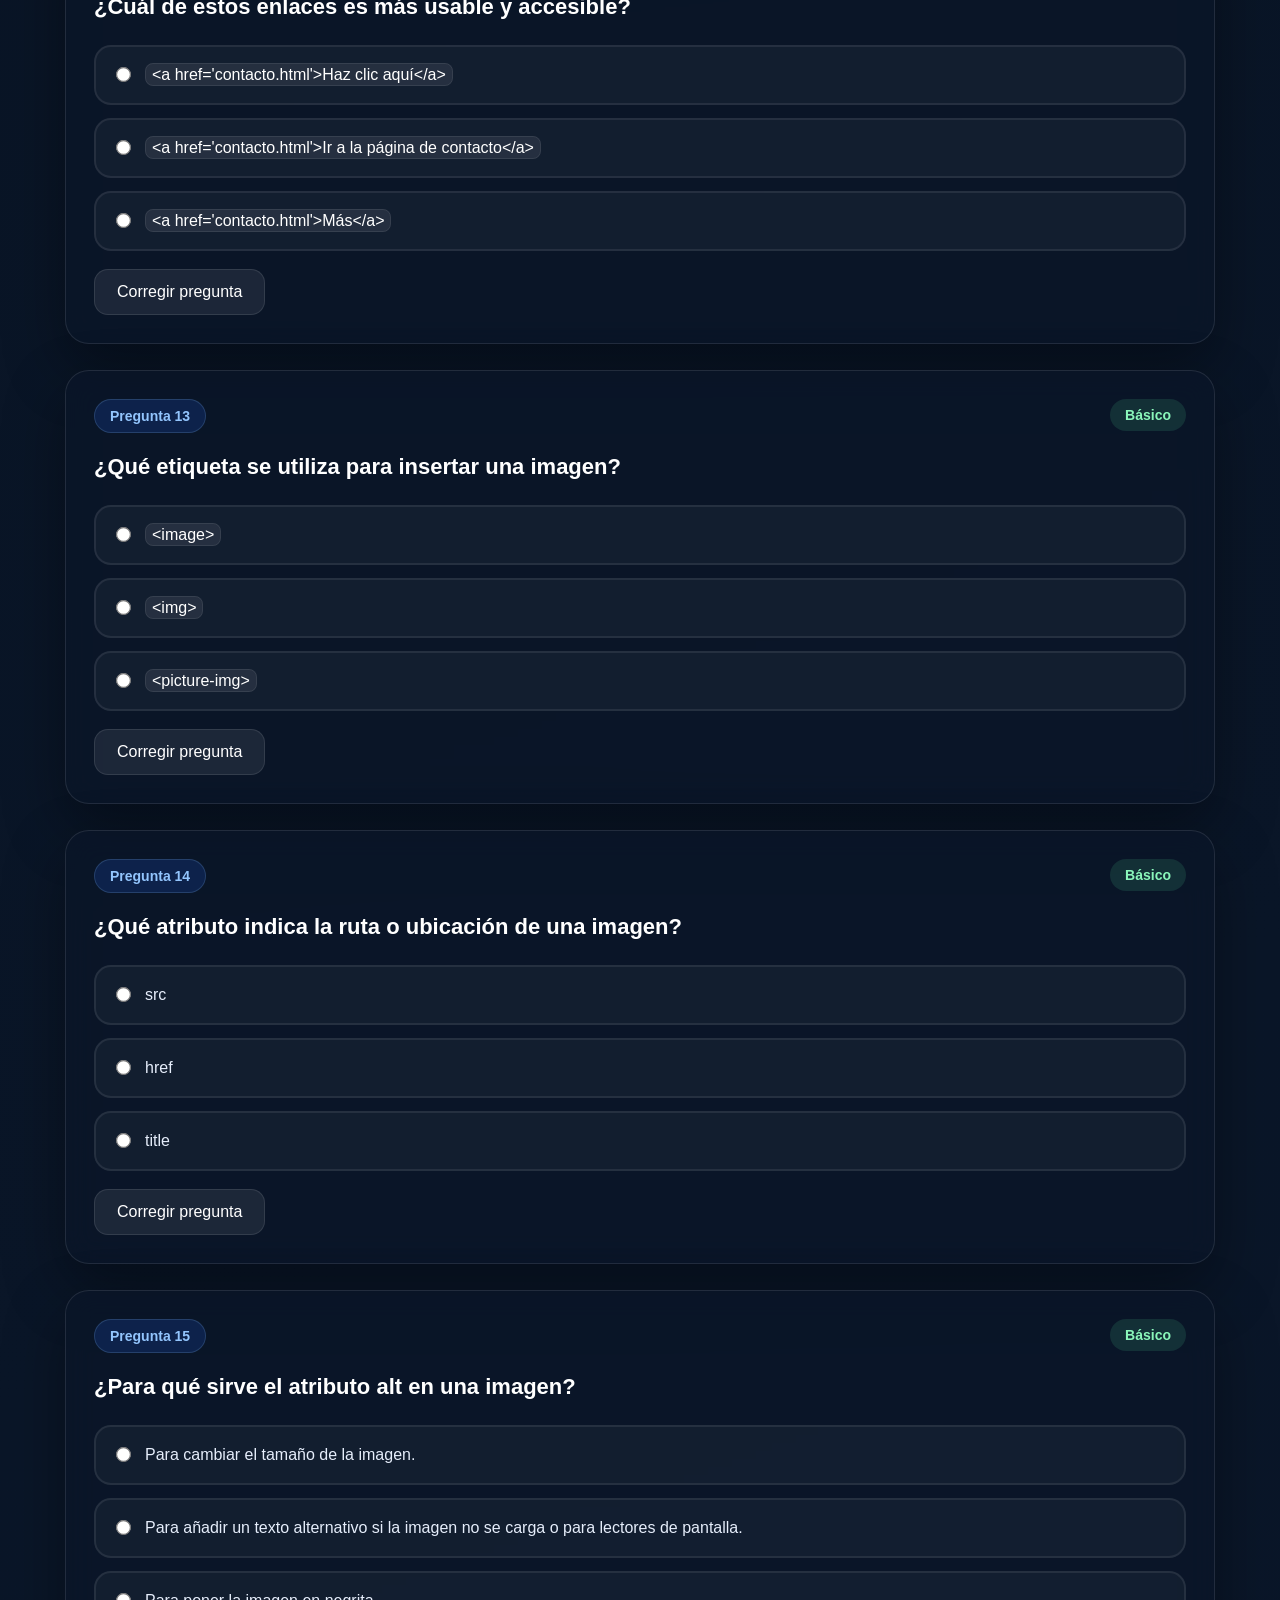
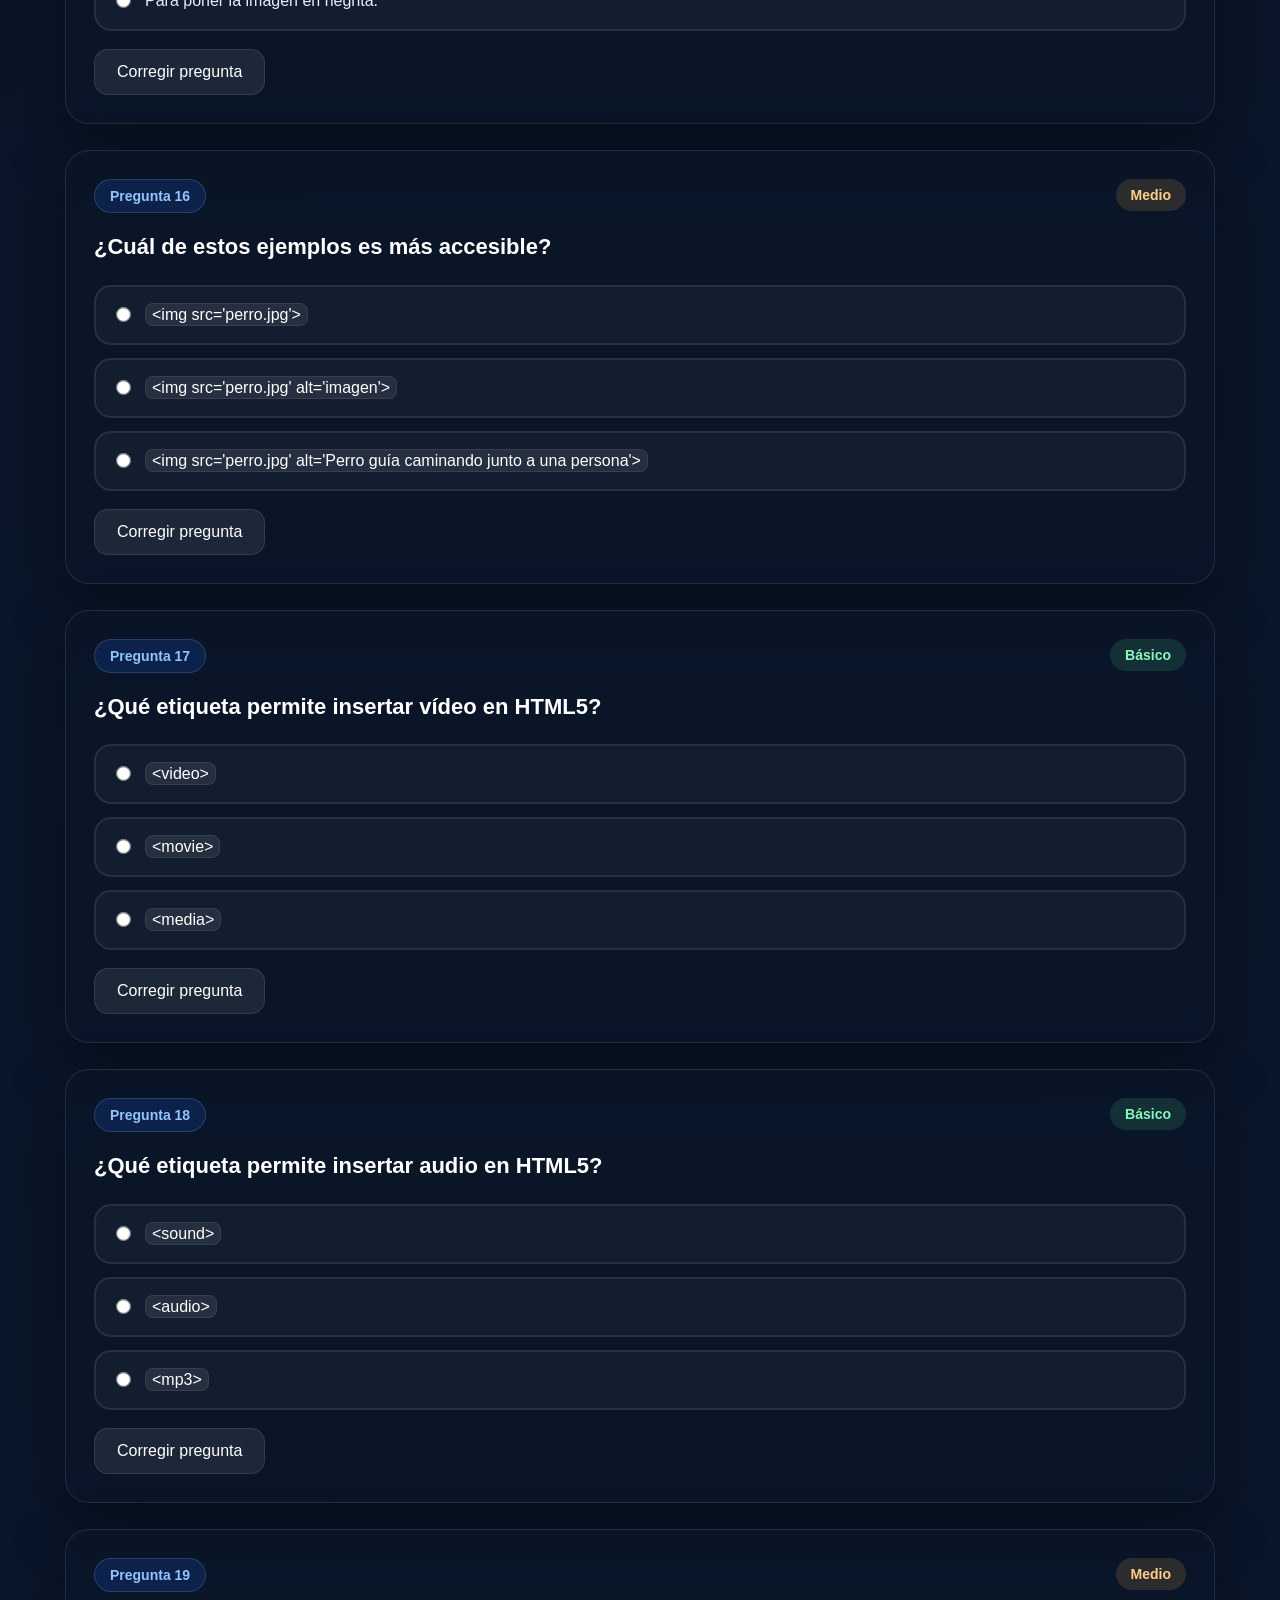
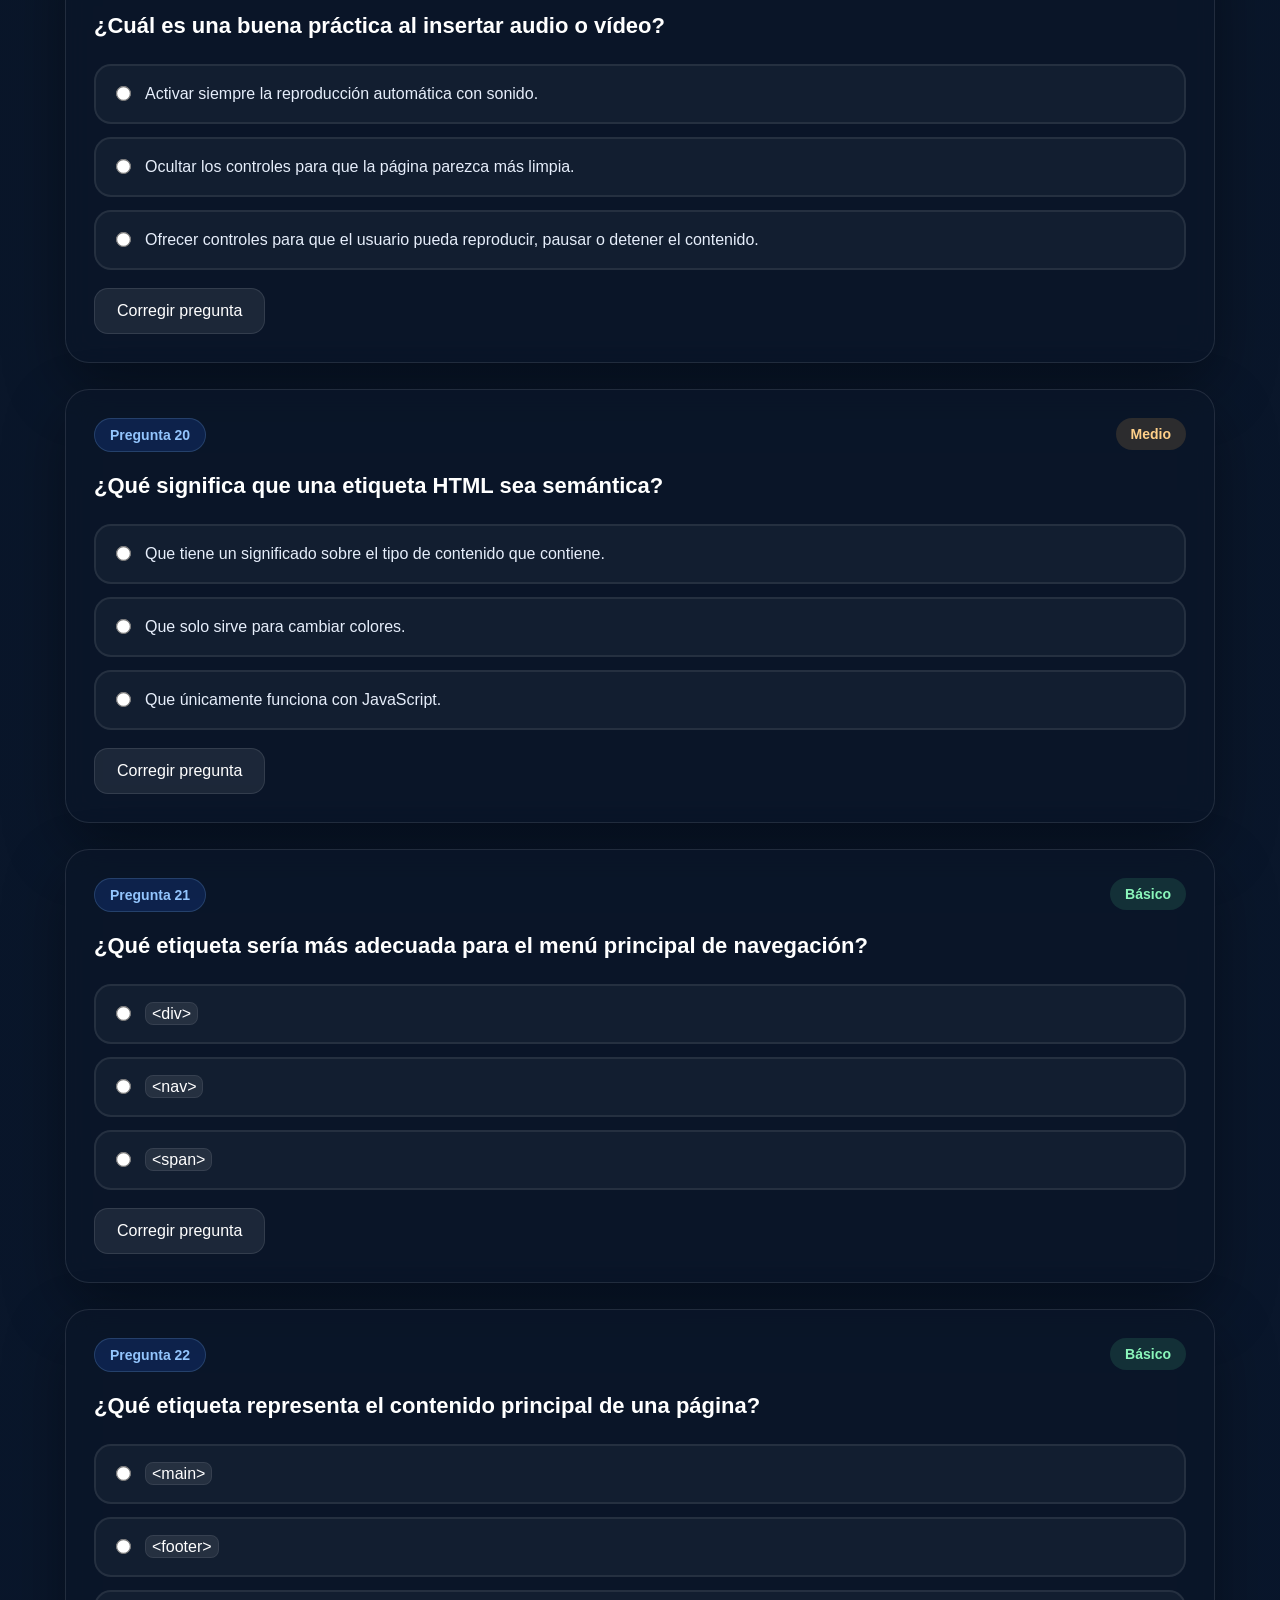
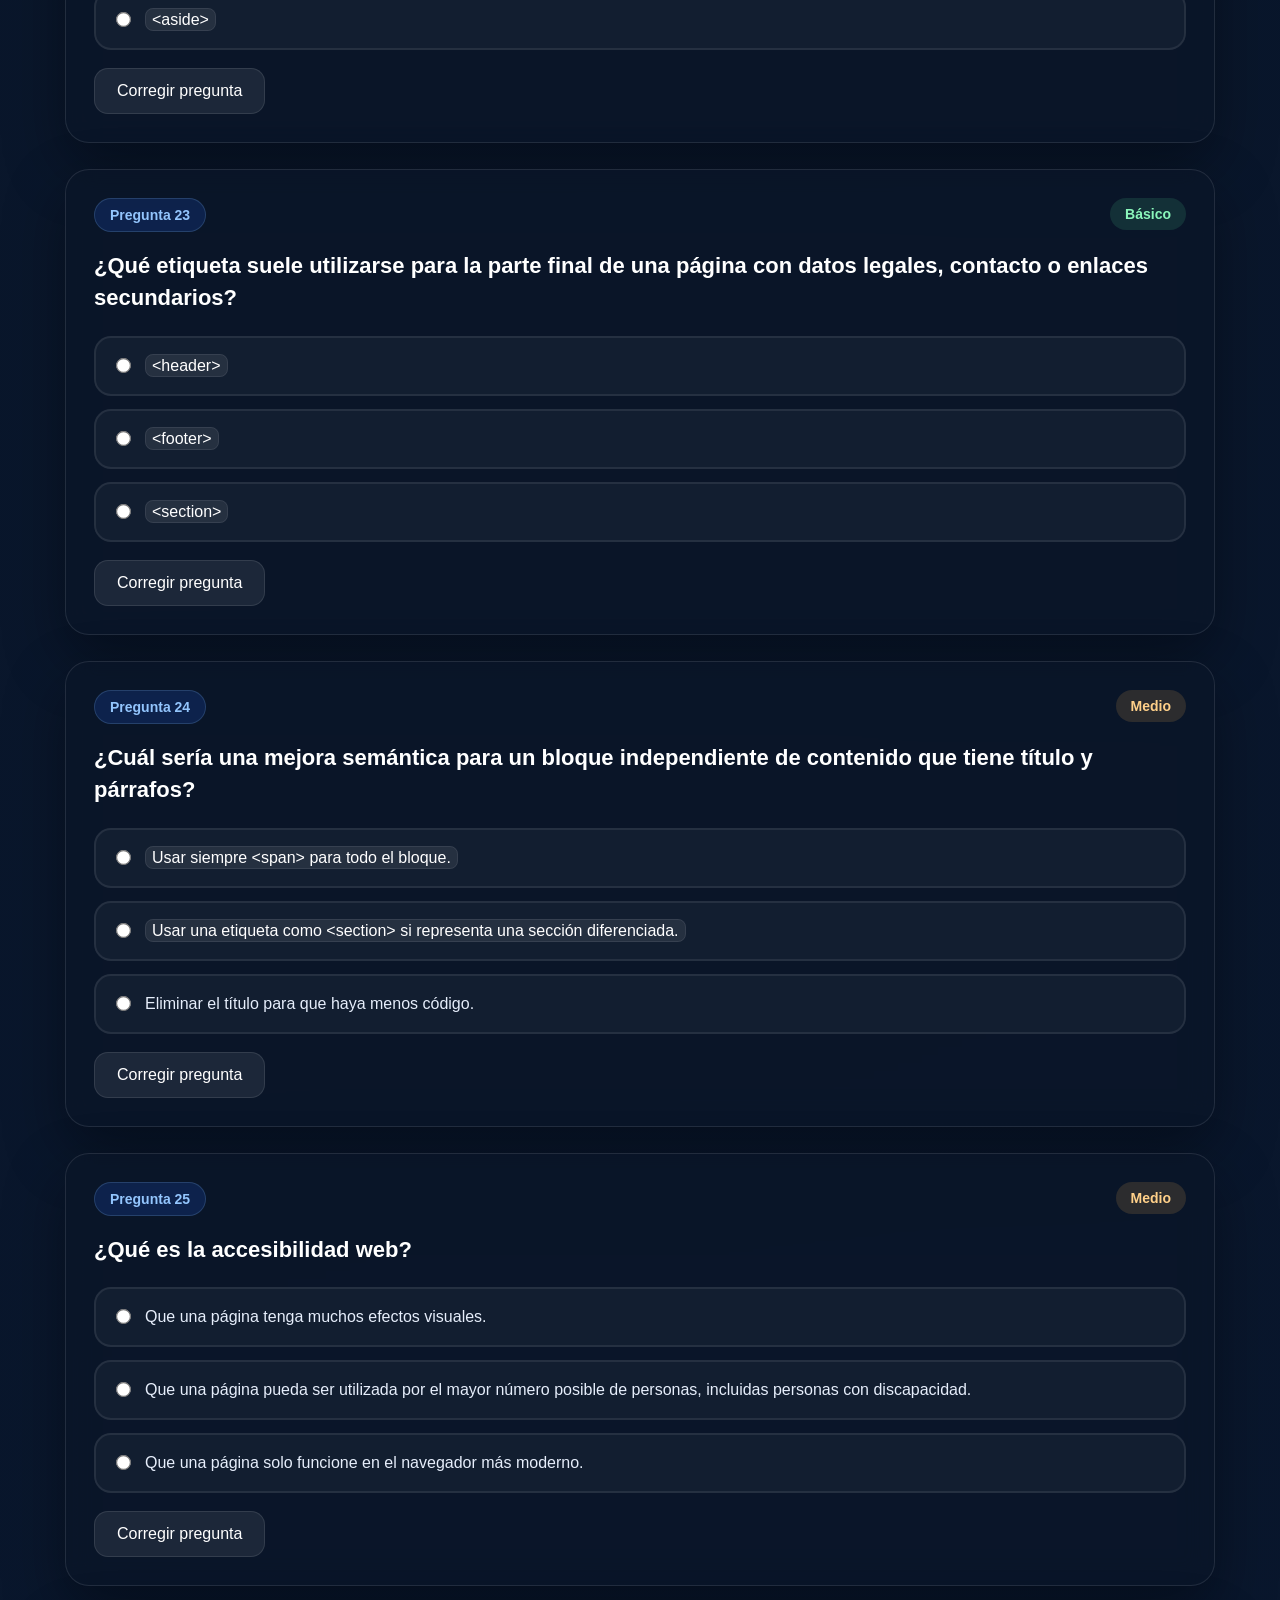
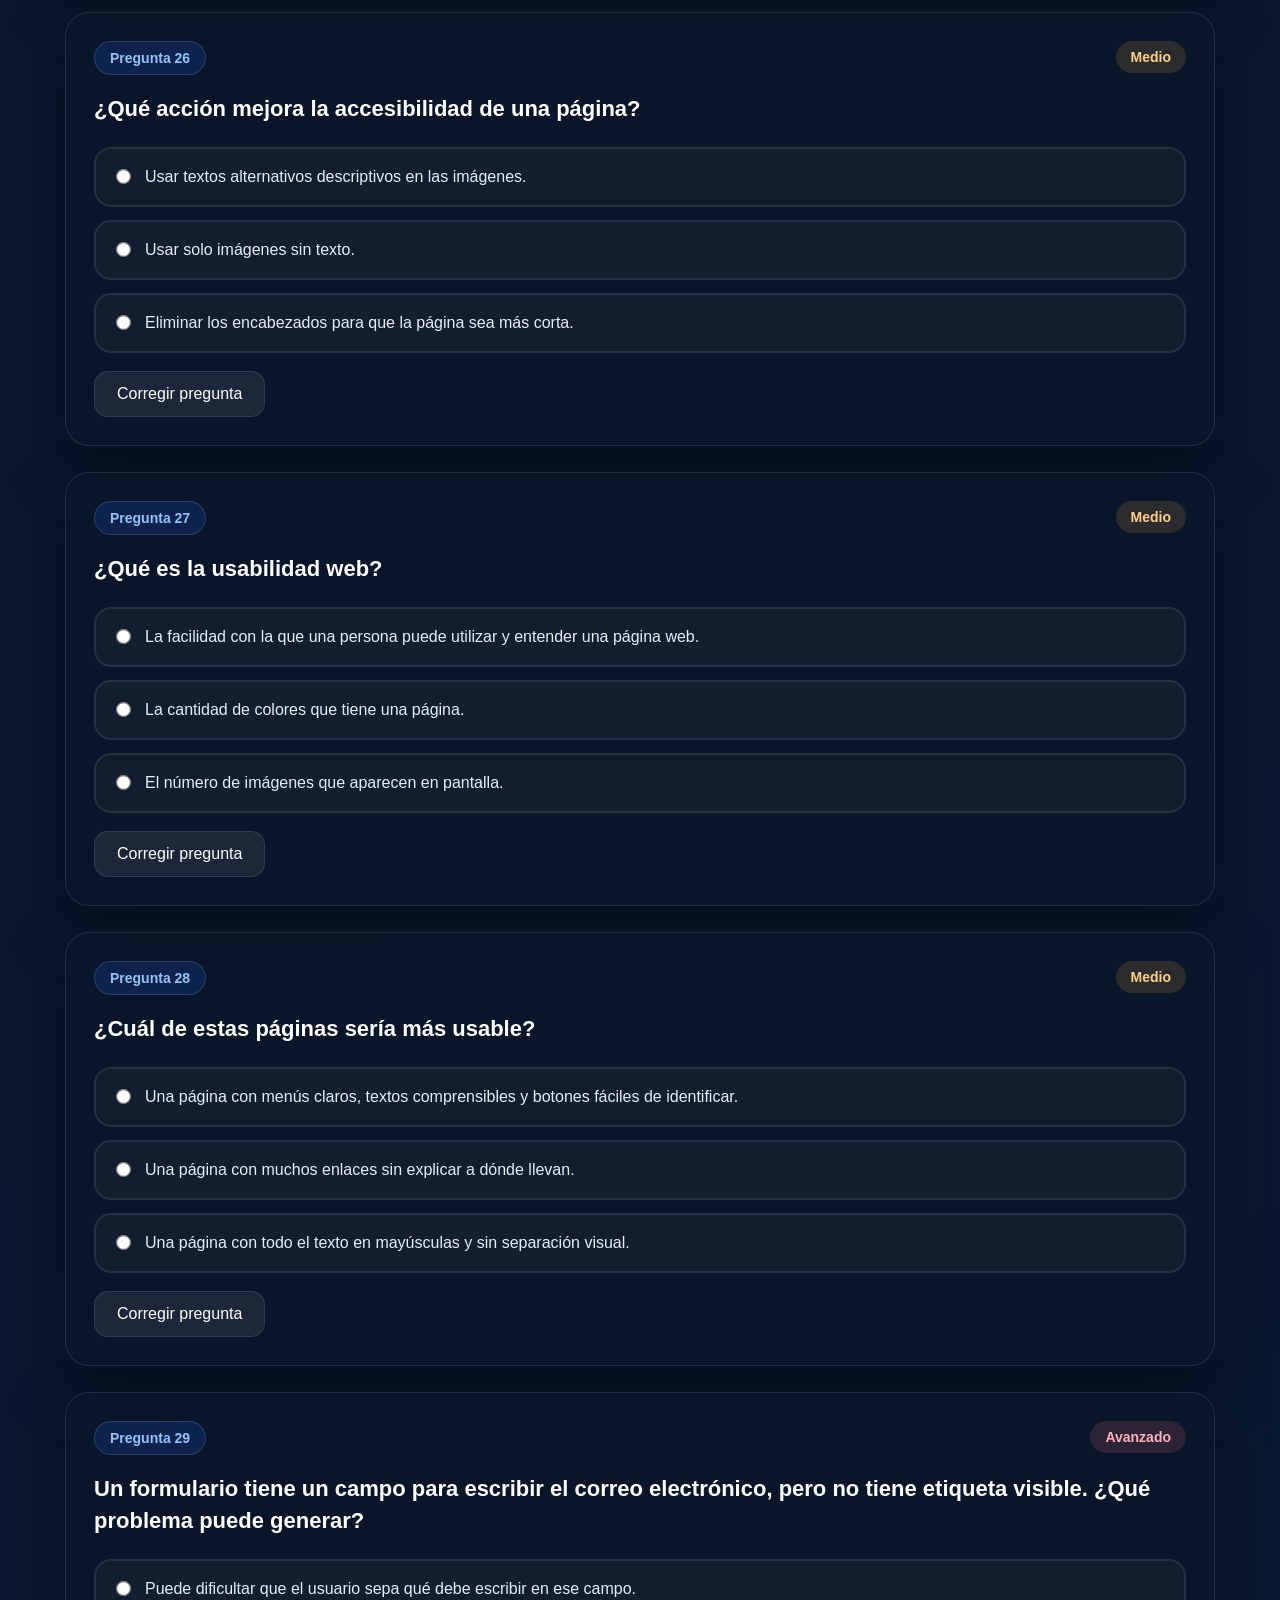
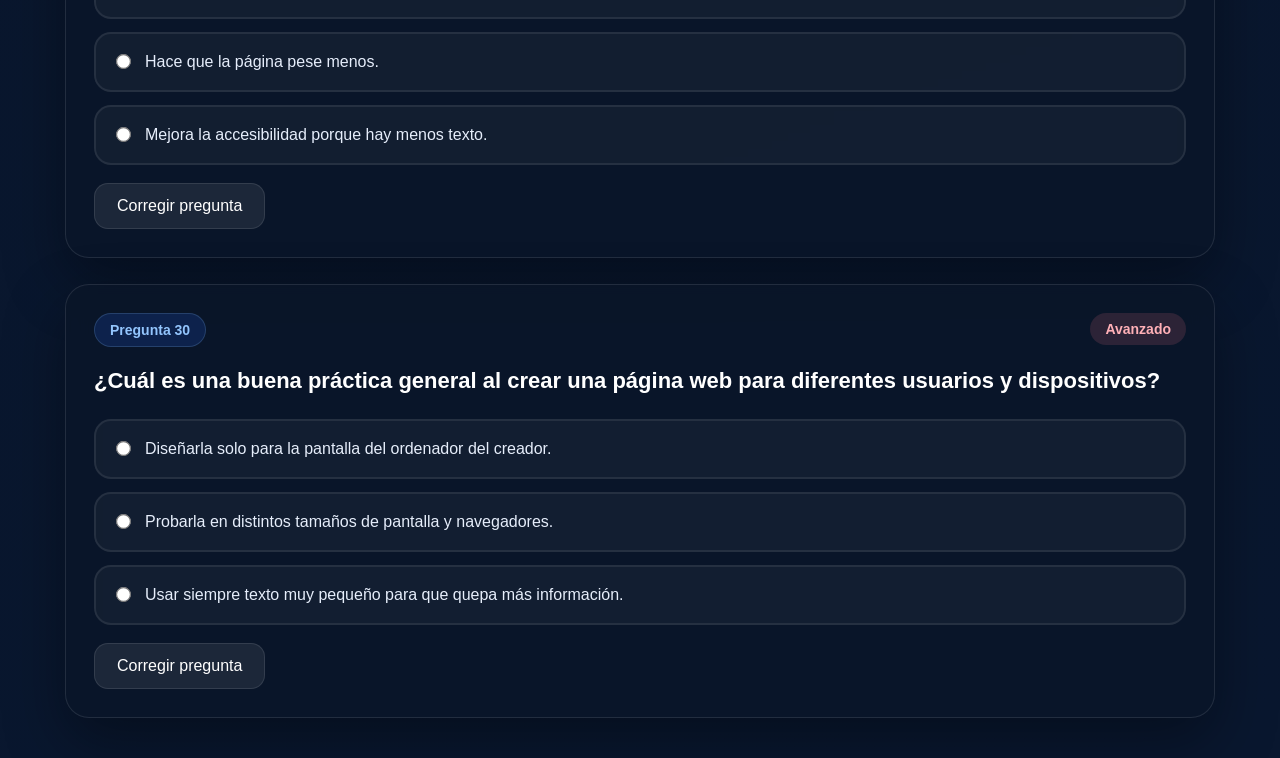
==== commit bbde6ba8: "Refine dark theme and semantic hero layout" ====
--- a/index.html
+++ b/index.html
@@ -5,7 +5,7 @@
     <title>Quiz UF1302 - HTML, Accesibilidad y Usabilidad</title>
     <meta name="viewport" content="width=device-width, initial-scale=1.0">
     <style>
-:root{--fuente-base:Arial,Helvetica,sans-serif}*{box-sizing:border-box}html{scroll-behavior:smooth}body{margin:0;font-family:var(--fuente-base);background:#f4f7fb;color:#1f2937}.hero{background:linear-gradient(135deg,#111827,#2563eb);color:#fff;padding:64px 20px;text-align:center}.hero-contenido{max-width:1100px;margin:0 auto}.etiqueta{display:inline-block;background:rgba(255,255,255,.16);color:#dbeafe;padding:8px 16px;border-radius:999px;font-size:14px;margin-bottom:20px}.hero-enlaces{display:flex;justify-content:center;gap:14px;flex-wrap:wrap;margin-top:24px}h1{font-size:46px;margin:0 0 18px;line-height:1.1}.hero p{font-size:19px;max-width:780px;margin:0 auto 30px;line-height:1.6;color:#e5e7eb}.hero-datos{display:flex;justify-content:center;gap:18px;flex-wrap:wrap;margin-top:30px}.dato{background:rgba(255,255,255,.13);padding:16px 24px;border-radius:18px;min-width:160px}.dato strong{display:block;font-size:30px}.dato span{font-size:14px;color:#dbeafe}.contenedor{width:92%;max-width:1150px;margin:40px auto}.panel-info{background:#fff;padding:28px;border-radius:24px;box-shadow:0 18px 40px rgba(15,23,42,.08);margin-bottom:32px;border:1px solid #e5e7eb}.panel-info h2{margin-top:0;color:#111827;font-size:28px}.panel-info p{line-height:1.6;color:#4b5563;font-size:17px}.resumen-superior{display:grid;grid-template-columns:minmax(0,1.2fr) minmax(280px,.8fr);gap:24px;align-items:center}.panel-metricas{background:linear-gradient(180deg,#f8fbff,#eef4ff);border:1px solid #dbeafe;border-radius:24px;padding:22px}.grafico-wrap{display:flex;align-items:center;gap:22px;flex-wrap:wrap}.grafico-circular{width:170px;height:170px;border-radius:50%;background:conic-gradient(#22c55e 0deg,#22c55e 0deg,#ef4444 0deg,#ef4444 0deg,#e5e7eb 0deg 360deg);display:grid;place-items:center;box-shadow:inset 0 0 0 10px rgba(255,255,255,.55);transition:background .35s ease}.grafico-centro{width:108px;height:108px;border-radius:50%;background:#fff;display:flex;flex-direction:column;align-items:center;justify-content:center;text-align:center;box-shadow:0 12px 24px rgba(37,99,235,.12)}.grafico-centro strong{font-size:34px;color:#111827;line-height:1}.grafico-centro span{font-size:13px;color:#6b7280;max-width:68px;line-height:1.2}.leyenda-metricas{display:grid;gap:12px;flex:1;min-width:200px}.dato-metrica{display:flex;justify-content:space-between;align-items:center;background:#fff;border:1px solid #e5e7eb;border-radius:18px;padding:14px 16px}.dato-metrica .etiqueta-metrica{display:flex;align-items:center;gap:10px;font-weight:700;color:#374151}.punto{width:12px;height:12px;border-radius:50%}.punto.aciertos{background:#22c55e}.punto.fallos{background:#ef4444}.punto.pendientes{background:#cbd5e1}.valor-metrica{font-size:22px;font-weight:700;color:#111827}.mensaje-metricas{margin:16px 0 0;font-size:15px;color:#475569}.acciones-superiores{display:flex;gap:15px;flex-wrap:wrap;margin-top:22px}button,.enlace-accion{border:none;cursor:pointer;font-size:16px;border-radius:14px;padding:13px 22px;transition:.2s;font-family:inherit}.enlace-accion{text-decoration:none;display:inline-flex;align-items:center;justify-content:center}.btn-principal,.enlace-principal{background:#2563eb;color:#fff}.btn-principal:hover,.enlace-principal:hover{background:#1d4ed8;transform:translateY(-2px)}.btn-secundario,.enlace-secundario{background:#e5e7eb;color:#111827}.btn-secundario:hover,.enlace-secundario:hover{background:#d1d5db;transform:translateY(-2px)}.btn-pregunta{background:#111827;color:#fff;margin-top:18px}.btn-pregunta:hover{background:#374151;transform:translateY(-2px)}.btn-modal{background:#111827;color:#fff;min-width:180px}.btn-modal:hover{background:#1f2937;transform:translateY(-2px)}.barra-progreso{background:#e5e7eb;border-radius:999px;overflow:hidden;height:15px;margin:26px 0 10px}.progreso{background:linear-gradient(90deg,#2563eb,#22c55e);width:0%;height:100%;transition:width .4s}.texto-progreso{font-size:15px;color:#6b7280}.quiz{display:grid;gap:26px}.pregunta{background:#fff;border-radius:24px;padding:28px;box-shadow:0 18px 40px rgba(15,23,42,.08);border:1px solid #e5e7eb}.pregunta-header{display:flex;justify-content:space-between;align-items:flex-start;gap:15px;margin-bottom:18px}.numero{background:#eff6ff;color:#2563eb;padding:8px 15px;border-radius:999px;font-weight:bold;font-size:14px;white-space:nowrap}.nivel{padding:8px 15px;border-radius:999px;font-size:14px;font-weight:bold;white-space:nowrap}.nivel.basico{background:#dcfce7;color:#166534}.nivel.medio{background:#fef3c7;color:#92400e}.nivel.avanzado{background:#fee2e2;color:#991b1b}.pregunta h3{margin:0;font-size:22px;line-height:1.45;font-family:var(--fuente-base)}.pregunta h3 .codigo{font-family:inherit}.opciones{display:grid;gap:13px;margin-top:22px}.opcion{border:2px solid #e5e7eb;border-radius:17px;padding:16px;background:#f9fafb;display:flex;gap:12px;align-items:flex-start;transition:.2s}.opcion:hover{border-color:#93c5fd;background:#eff6ff}.opcion input{margin-top:5px;transform:scale(1.15);flex:0 0 auto}.opcion label{cursor:pointer;line-height:1.5;width:100%;font-size:16px;color:#1f2937}.opcion label .codigo{font-family:inherit}.opcion.correcta{background:#dcfce7;border-color:#22c55e}.opcion.incorrecta{background:#fee2e2;border-color:#ef4444}.feedback{display:none;margin-top:20px;padding:18px;border-radius:17px;line-height:1.6;font-size:16px}.feedback.correcto{display:block;background:#dcfce7;border-left:7px solid #22c55e;color:#14532d}.feedback.incorrecto{display:block;background:#fee2e2;border-left:7px solid #ef4444;color:#7f1d1d}.feedback strong{font-weight:700}.explicacion{margin-top:10px;color:#374151}.resultado-final{display:none;background:#fff;padding:34px;border-radius:26px;box-shadow:0 18px 40px rgba(15,23,42,.08);margin:42px 0;border:1px solid #e5e7eb;text-align:center}.resultado-final.visible{display:block}.resultado-final h2{font-size:36px;margin-bottom:10px}.puntuacion{font-size:60px;font-weight:bold;color:#2563eb;margin:20px 0}.mensaje-final{font-size:18px;color:#4b5563;line-height:1.6;max-width:760px;margin:0 auto 28px}.modal{position:fixed;inset:0;background:rgba(15,23,42,.5);display:none;align-items:center;justify-content:center;padding:20px;z-index:1000}.modal.visible{display:flex}.modal-contenido{width:min(100%,520px);background:#fff;border-radius:28px;padding:30px;box-shadow:0 24px 60px rgba(15,23,42,.28);text-align:center;border:1px solid #e5e7eb}.modal-tipo{display:inline-flex;align-items:center;gap:8px;padding:8px 14px;border-radius:999px;font-size:14px;font-weight:700;margin-bottom:18px}.modal-tipo.correcto{background:#dcfce7;color:#166534}.modal-tipo.incorrecto{background:#fee2e2;color:#991b1b}.modal-contenido h3{margin:0 0 12px;font-size:30px;color:#111827}.modal-contenido p{margin:0 0 24px;color:#4b5563;font-size:18px;line-height:1.6}.codigo{font-family:Consolas,Menlo,Monaco,monospace;background:#f3f4f6;border:1px solid #e5e7eb;border-radius:8px;padding:2px 6px;white-space:normal}@media(max-width:900px){h1{font-size:38px}.hero{padding:52px 20px}.hero p{font-size:18px}.contenedor{width:94%}.resumen-superior{grid-template-columns:1fr}.panel-metricas{order:-1}.pregunta{padding:24px}.pregunta h3{font-size:20px}}@media(max-width:600px){.hero{padding:42px 16px}h1{font-size:30px}.hero p{font-size:16px}.dato{width:100%;min-width:auto}.contenedor{width:94%;margin:24px auto}.panel-info{padding:20px;border-radius:20px}.panel-info h2{font-size:23px}.panel-info p{font-size:16px}.hero-enlaces,.grafico-wrap{justify-content:center}.grafico-circular{width:150px;height:150px}.grafico-centro{width:96px;height:96px}.grafico-centro strong{font-size:28px}.acciones-superiores{flex-direction:column}button,.enlace-accion{width:100%;font-size:16px;padding:14px}.pregunta{padding:20px;border-radius:20px}.pregunta-header{flex-direction:column;gap:10px}.pregunta h3{font-size:18px}.opcion{padding:14px}.opcion label{font-size:15px}.feedback{font-size:15px}.resultado-final{padding:24px}.resultado-final h2{font-size:28px}.puntuacion{font-size:44px}.mensaje-final{font-size:16px}.modal-contenido{padding:24px;border-radius:22px}.modal-contenido h3{font-size:25px}.modal-contenido p{font-size:16px}}@media(min-width:1300px){.contenedor{max-width:1250px}.pregunta h3{font-size:24px}.opcion label{font-size:17px}}
+:root{--fuente-base:Arial,Helvetica,sans-serif;--bg:#07111f;--bg-soft:#0d1a2d;--panel:rgba(10,22,40,.8);--panel-border:rgba(255,255,255,.1);--text:#f5f7fb;--muted:#a7b8d6;--accent:#7cf0c8;--accent-strong:#11c7a0;--accent-warm:#ffb84d;--danger:#ff7b87;--success:#5ff0a5;--shadow:0 24px 60px rgba(0,0,0,.35)}*{box-sizing:border-box}html{scroll-behavior:smooth}body{margin:0;font-family:var(--fuente-base);color:var(--text);background:radial-gradient(circle at top left,rgba(124,240,200,.18),transparent 30%),radial-gradient(circle at top right,rgba(255,184,77,.2),transparent 28%),linear-gradient(160deg,#06101d 0%,#0a1628 50%,#09172f 100%)}.hero{background:linear-gradient(135deg,rgba(17,199,160,.16),rgba(37,99,235,.2));color:#fff;padding:64px 20px;text-align:center;border-bottom:1px solid var(--panel-border)}.hero-contenido{max-width:1100px;margin:0 auto}.etiqueta{display:inline-block;background:rgba(255,255,255,.1);color:#dbeafe;padding:8px 16px;border-radius:999px;font-size:14px;margin-bottom:20px;border:1px solid rgba(255,255,255,.08)}.hero-enlaces{display:flex;justify-content:center;gap:14px;flex-wrap:wrap;margin-top:24px}h1{font-size:46px;margin:0 0 18px;line-height:1.1}.hero p{font-size:19px;max-width:780px;margin:0 auto 30px;line-height:1.6;color:#d7e3f6}.hero-datos{display:flex;justify-content:center;gap:18px;flex-wrap:wrap;margin-top:30px}.dato{background:rgba(255,255,255,.08);padding:16px 24px;border-radius:18px;min-width:160px;border:1px solid rgba(255,255,255,.08);backdrop-filter:blur(12px)}.dato strong{display:block;font-size:30px}.dato span{font-size:14px;color:#dbeafe}.contenedor{width:92%;max-width:1150px;margin:40px auto}.panel-info,.pregunta,.resultado-final,.modal-contenido{background:var(--panel);backdrop-filter:blur(14px);border:1px solid var(--panel-border);box-shadow:var(--shadow)}.panel-info{padding:28px;border-radius:24px;margin-bottom:32px}.panel-info h2{margin-top:0;color:var(--text);font-size:28px}.panel-info p{line-height:1.6;color:var(--muted);font-size:17px}.resumen-superior{display:grid;grid-template-columns:minmax(0,1.2fr) minmax(280px,.8fr);gap:24px;align-items:center}.panel-metricas{background:rgba(255,255,255,.04);border:1px solid rgba(255,255,255,.08);border-radius:24px;padding:22px}.grafico-wrap{display:flex;align-items:center;gap:22px;flex-wrap:wrap}.grafico-circular{width:170px;height:170px;border-radius:50%;background:conic-gradient(var(--success) 0deg,var(--success) 0deg,var(--danger) 0deg,var(--danger) 0deg,rgba(255,255,255,.08) 0deg 360deg);display:grid;place-items:center;box-shadow:inset 0 0 0 10px rgba(255,255,255,.05);transition:background .35s ease}.grafico-centro{width:108px;height:108px;border-radius:50%;background:#081524;display:flex;flex-direction:column;align-items:center;justify-content:center;text-align:center;border:1px solid rgba(255,255,255,.06);box-shadow:0 12px 24px rgba(0,0,0,.24)}.grafico-centro strong{font-size:34px;color:#fff;line-height:1}.grafico-centro span{font-size:13px;color:var(--muted);max-width:68px;line-height:1.2}.leyenda-metricas{display:grid;gap:12px;flex:1;min-width:200px}.dato-metrica{display:flex;justify-content:space-between;align-items:center;background:rgba(255,255,255,.04);border:1px solid rgba(255,255,255,.08);border-radius:18px;padding:14px 16px}.dato-metrica .etiqueta-metrica{display:flex;align-items:center;gap:10px;font-weight:700;color:#e6eefb}.punto{width:12px;height:12px;border-radius:50%}.punto.aciertos{background:var(--success)}.punto.fallos{background:var(--danger)}.punto.pendientes{background:#4b5d78}.valor-metrica{font-size:22px;font-weight:700;color:#fff}.mensaje-metricas{margin:16px 0 0;font-size:15px;color:var(--muted)}.acciones-superiores{display:flex;gap:15px;flex-wrap:wrap;margin-top:22px}button,.enlace-accion{border:none;cursor:pointer;font-size:16px;border-radius:14px;padding:13px 22px;transition:.2s;font-family:inherit}.enlace-accion{text-decoration:none;display:inline-flex;align-items:center;justify-content:center}.btn-principal,.enlace-principal{background:linear-gradient(135deg,var(--accent),var(--accent-strong));color:#06201d;font-weight:700}.btn-principal:hover,.enlace-principal:hover{transform:translateY(-2px);filter:brightness(1.05)}.btn-secundario,.enlace-secundario{background:rgba(255,255,255,.08);color:#fff;border:1px solid rgba(255,255,255,.1)}.btn-secundario:hover,.enlace-secundario:hover{background:rgba(255,255,255,.14);transform:translateY(-2px)}.btn-pregunta{background:rgba(255,255,255,.08);color:#fff;margin-top:18px;border:1px solid rgba(255,255,255,.1)}.btn-pregunta:hover{background:rgba(255,255,255,.14);transform:translateY(-2px)}.btn-modal{background:linear-gradient(135deg,var(--accent),var(--accent-strong));color:#06201d;min-width:180px;font-weight:700}.btn-modal:hover{transform:translateY(-2px);filter:brightness(1.05)}.barra-progreso{background:rgba(255,255,255,.08);border-radius:999px;overflow:hidden;height:15px;margin:26px 0 10px}.progreso{background:linear-gradient(90deg,#2563eb,var(--success));width:0%;height:100%;transition:width .4s}.texto-progreso{font-size:15px;color:var(--muted)}.quiz{display:grid;gap:26px}.pregunta{border-radius:24px;padding:28px}.pregunta-header{display:flex;justify-content:space-between;align-items:flex-start;gap:15px;margin-bottom:18px}.numero{background:rgba(37,99,235,.18);color:#93c5fd;padding:8px 15px;border-radius:999px;font-weight:bold;font-size:14px;white-space:nowrap;border:1px solid rgba(147,197,253,.18)}.nivel{padding:8px 15px;border-radius:999px;font-size:14px;font-weight:bold;white-space:nowrap}.nivel.basico{background:rgba(95,240,165,.12);color:#8bf7bb}.nivel.medio{background:rgba(255,184,77,.14);color:#ffd089}.nivel.avanzado{background:rgba(255,123,135,.14);color:#ffb0b7}.pregunta h3{margin:0;font-size:22px;line-height:1.45;font-family:var(--fuente-base);color:#fff}.pregunta h3 .codigo{font-family:inherit}.opciones{display:grid;gap:13px;margin-top:22px}.opcion{border:2px solid rgba(255,255,255,.08);border-radius:17px;padding:16px;background:rgba(255,255,255,.04);display:flex;gap:12px;align-items:flex-start;transition:.2s}.opcion:hover{border-color:rgba(124,240,200,.5);background:rgba(124,240,200,.08)}.opcion input{margin-top:5px;transform:scale(1.15);flex:0 0 auto;accent-color:#4ade80}.opcion label{cursor:pointer;line-height:1.5;width:100%;font-size:16px;color:#e6eefb}.opcion label .codigo{font-family:inherit}.opcion.correcta{background:rgba(95,240,165,.12);border-color:rgba(95,240,165,.6)}.opcion.incorrecta{background:rgba(255,123,135,.12);border-color:rgba(255,123,135,.7)}.feedback{display:none;margin-top:20px;padding:18px;border-radius:17px;line-height:1.6;font-size:16px}.feedback.correcto{display:block;background:rgba(95,240,165,.12);border-left:7px solid var(--success);color:#d8ffe7}.feedback.incorrecto{display:block;background:rgba(255,123,135,.14);border-left:7px solid var(--danger);color:#ffd5d9}.feedback strong{font-weight:700}.explicacion{margin-top:10px;color:#dbe5f5}.resultado-final{display:none;padding:34px;border-radius:26px;margin:42px 0;text-align:center}.resultado-final.visible{display:block}.resultado-final h2{font-size:36px;margin-bottom:10px;color:#fff}.puntuacion{font-size:60px;font-weight:bold;color:#93c5fd;margin:20px 0}.mensaje-final{font-size:18px;color:var(--muted);line-height:1.6;max-width:760px;margin:0 auto 28px}.modal{position:fixed;inset:0;background:rgba(4,10,18,.62);display:none;align-items:center;justify-content:center;padding:20px;z-index:1000}.modal.visible{display:flex}.modal-contenido{width:min(100%,520px);border-radius:28px;padding:30px;text-align:center}.modal-tipo{display:inline-flex;align-items:center;gap:8px;padding:8px 14px;border-radius:999px;font-size:14px;font-weight:700;margin-bottom:18px}.modal-tipo.correcto{background:rgba(95,240,165,.12);color:#8bf7bb}.modal-tipo.incorrecto{background:rgba(255,123,135,.14);color:#ffb0b7}.modal-contenido h3{margin:0 0 12px;font-size:30px;color:#fff}.modal-contenido p{margin:0 0 24px;color:var(--muted);font-size:18px;line-height:1.6}.codigo{font-family:Consolas,Menlo,Monaco,monospace;background:rgba(255,255,255,.08);border:1px solid rgba(255,255,255,.08);border-radius:8px;padding:2px 6px;white-space:normal;color:#fff}@media(max-width:900px){h1{font-size:38px}.hero{padding:52px 20px}.hero p{font-size:18px}.contenedor{width:94%}.resumen-superior{grid-template-columns:1fr}.panel-metricas{order:-1}.pregunta{padding:24px}.pregunta h3{font-size:20px}}@media(max-width:600px){.hero{padding:42px 16px}h1{font-size:30px}.hero p{font-size:16px}.dato{width:100%;min-width:auto}.contenedor{width:94%;margin:24px auto}.panel-info{padding:20px;border-radius:20px}.panel-info h2{font-size:23px}.panel-info p{font-size:16px}.hero-enlaces,.grafico-wrap{justify-content:center}.grafico-circular{width:150px;height:150px}.grafico-centro{width:96px;height:96px}.grafico-centro strong{font-size:28px}.acciones-superiores{flex-direction:column}button,.enlace-accion{width:100%;font-size:16px;padding:14px}.pregunta{padding:20px;border-radius:20px}.pregunta-header{flex-direction:column;gap:10px}.pregunta h3{font-size:18px}.opcion{padding:14px}.opcion label{font-size:15px}.feedback{font-size:15px}.resultado-final{padding:24px}.resultado-final h2{font-size:28px}.puntuacion{font-size:44px}.mensaje-final{font-size:16px}.modal-contenido{padding:24px;border-radius:22px}.modal-contenido h3{font-size:25px}.modal-contenido p{font-size:16px}}@media(min-width:1300px){.contenedor{max-width:1250px}.pregunta h3{font-size:24px}.opcion label{font-size:17px}}
 </style>
 </head>
 <body>
